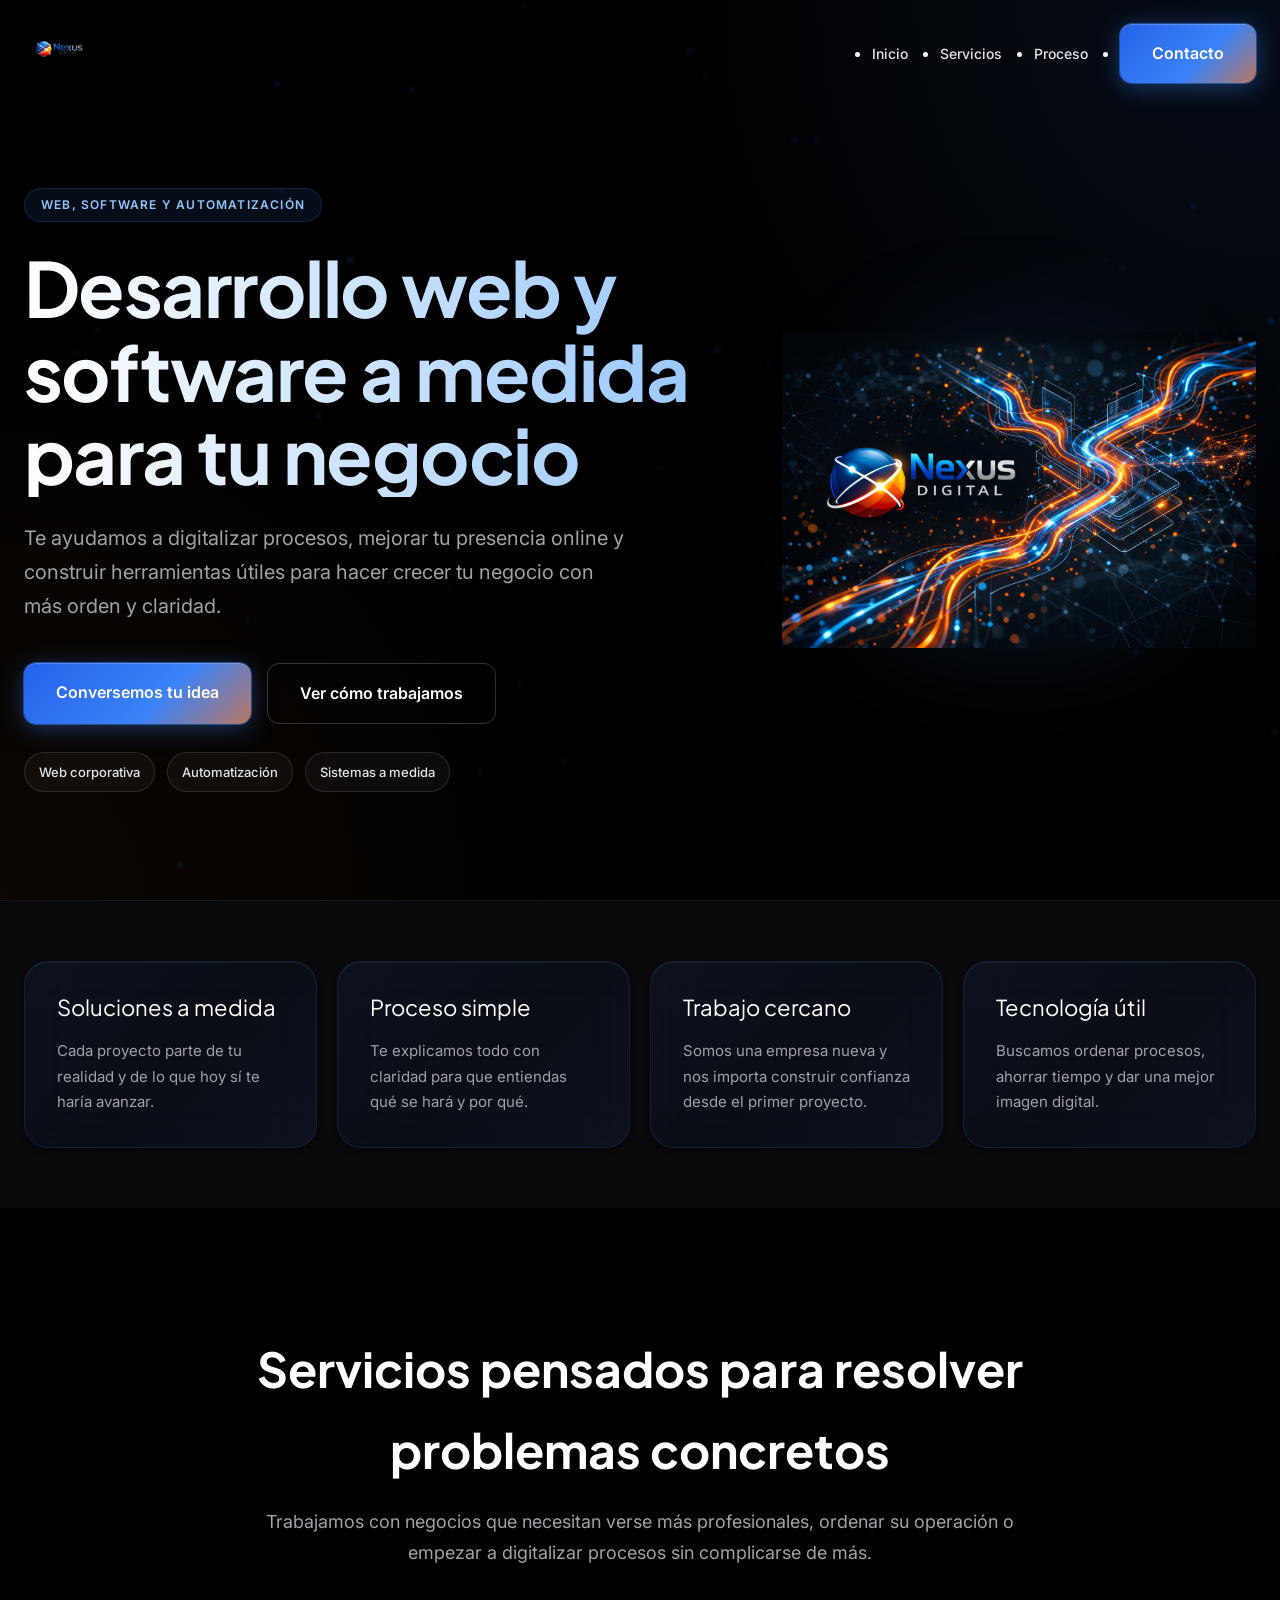
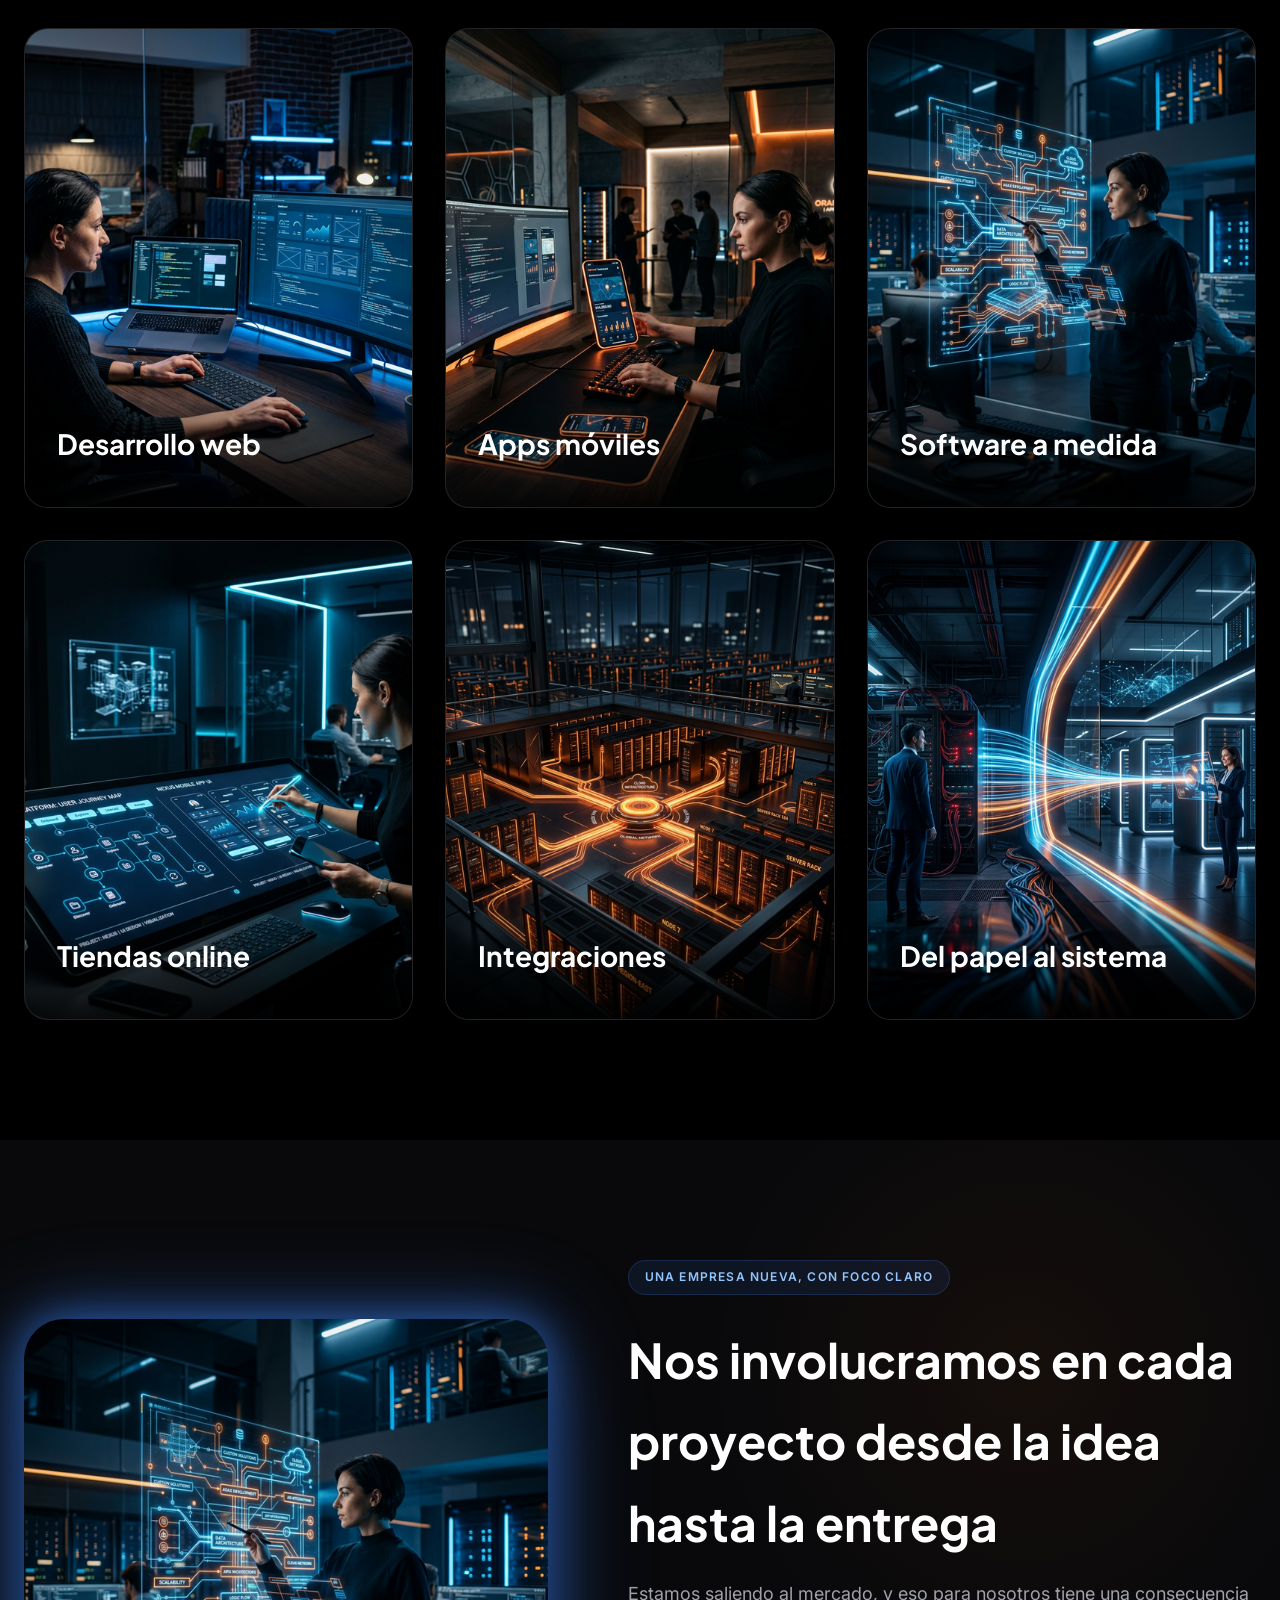
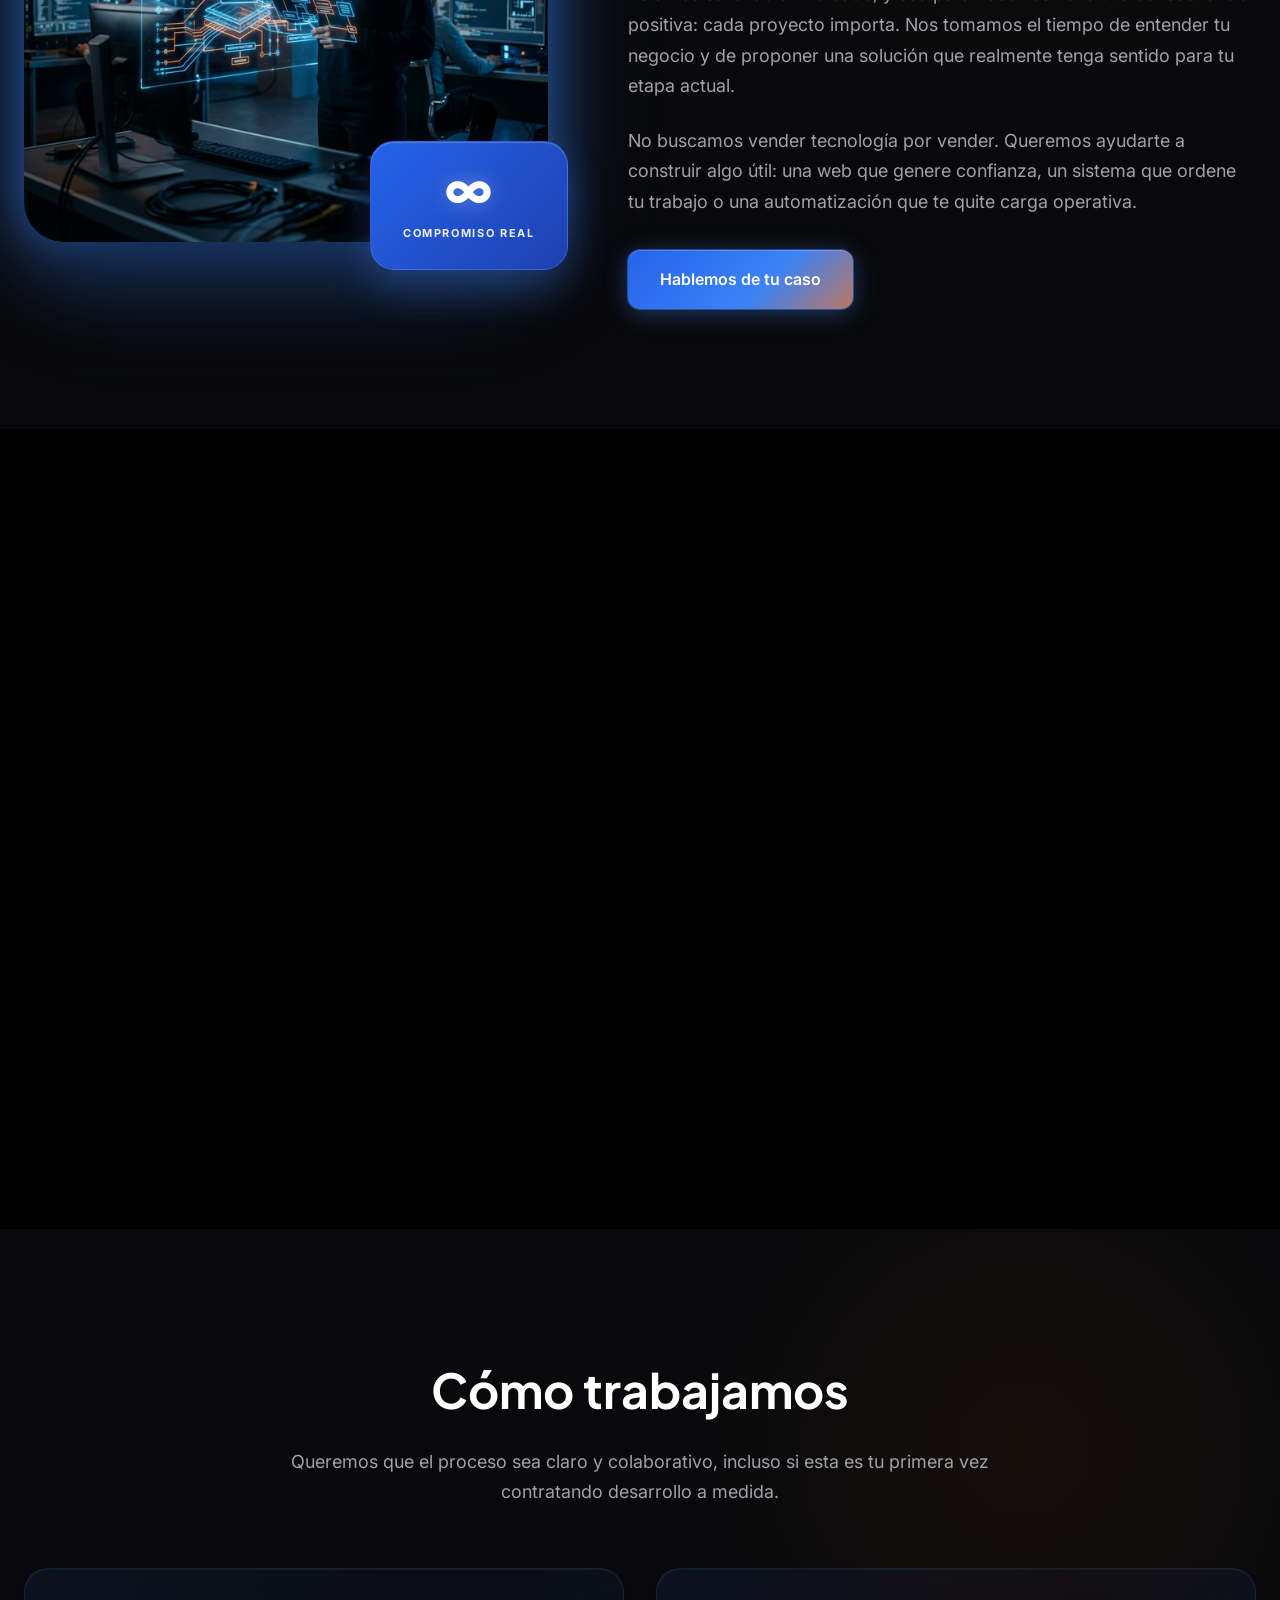
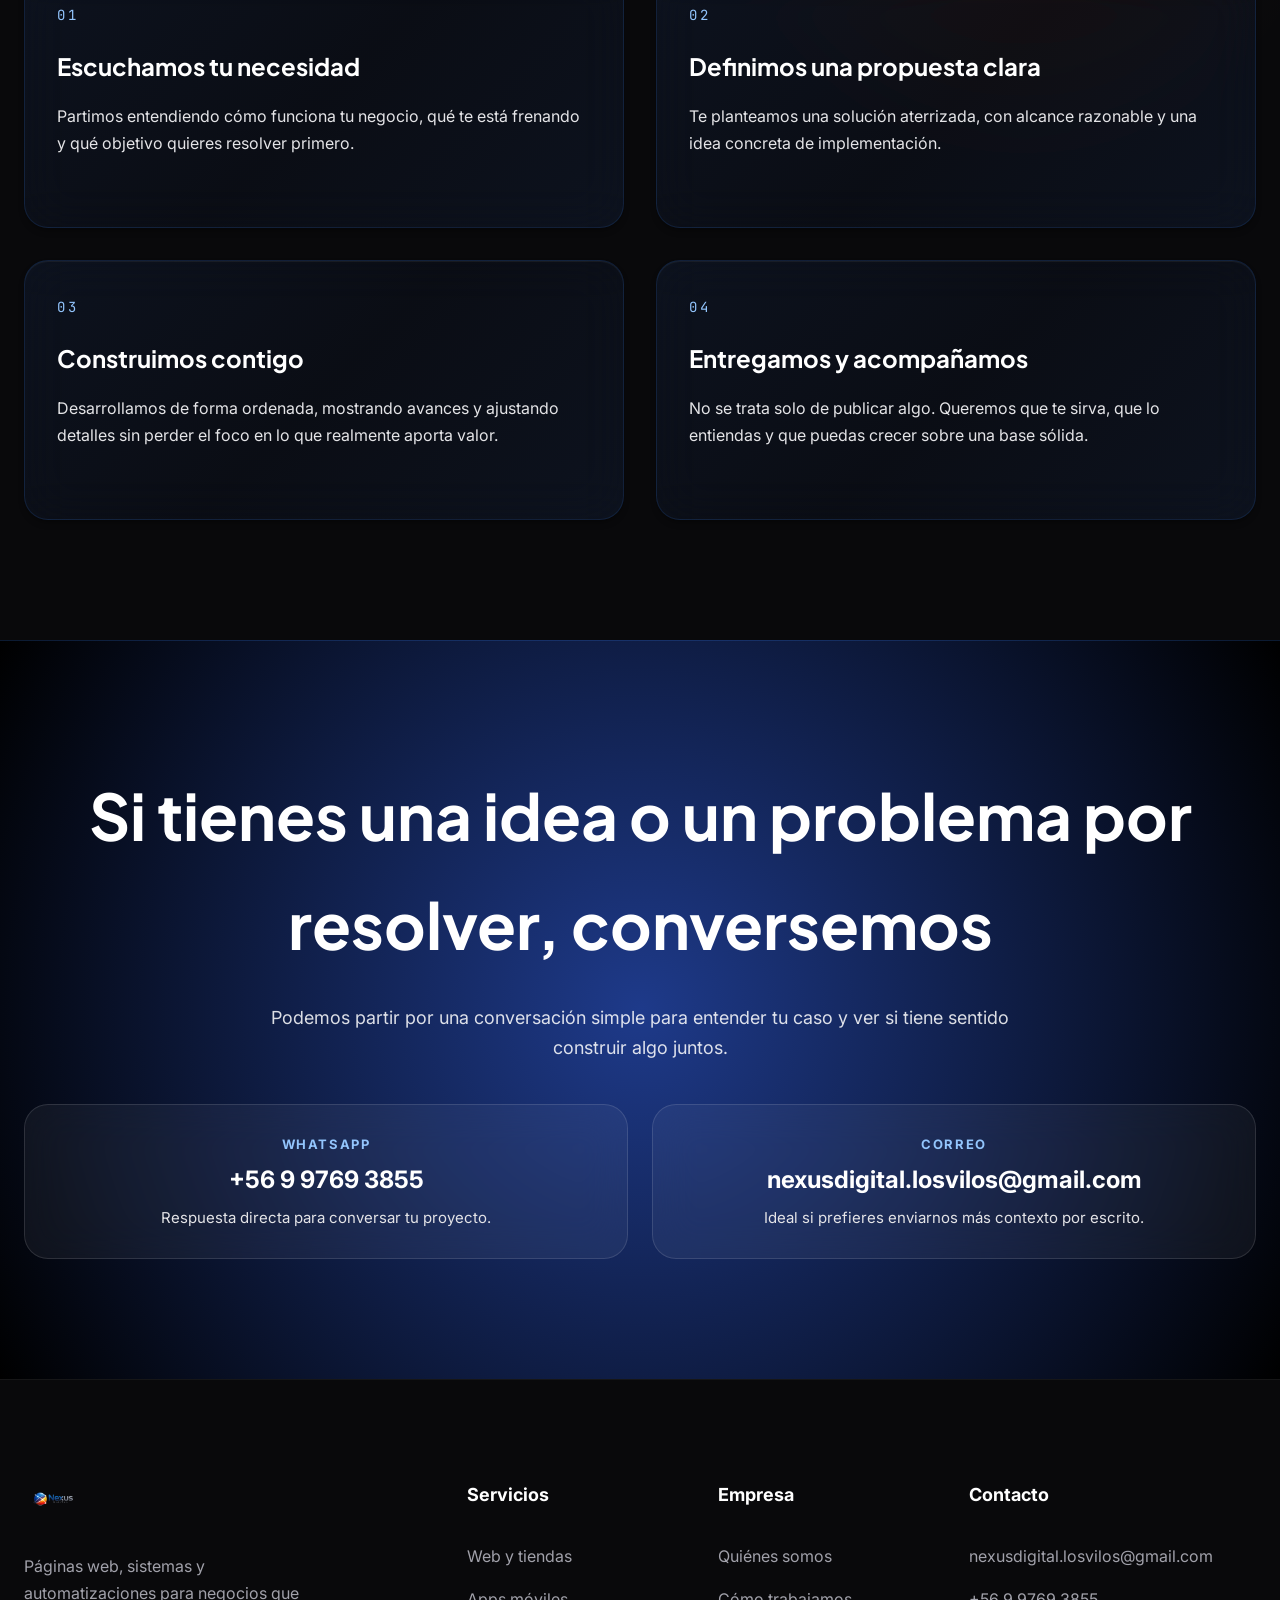
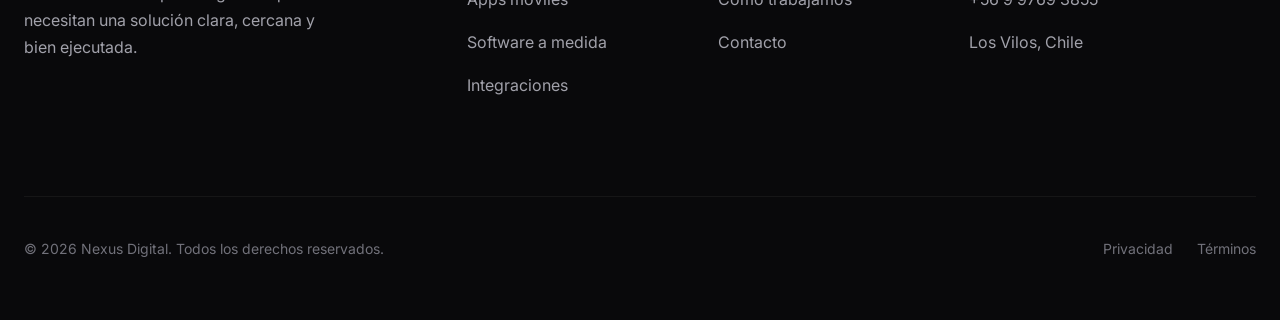
==== index.html @ d47ef6f2 "Initial commit" ====
<!DOCTYPE html>
<html lang="es">

<head>
    <meta charset="UTF-8">
    <meta name="viewport" content="width=device-width, initial-scale=1.0">
    <title>Nexus Digital | Desarrollo de Software y Web a Medida</title>
    <meta name="description"
        content="Nexus Digital: desarrollo de software, páginas web y automatizaciones a medida para negocios que quieren ordenar, crecer y digitalizar sus procesos.">

    <link rel="preconnect" href="https://fonts.googleapis.com">
    <link rel="preconnect" href="https://fonts.gstatic.com" crossorigin>
    <link
        href="https://fonts.googleapis.com/css2?family=Inter:wght@400;500;600&family=Plus+Jakarta+Sans:wght@700;800&family=JetBrains+Mono&display=swap"
        rel="stylesheet">

    <link rel="stylesheet" href="styles.css">
    <link rel="stylesheet" href="https://cdnjs.cloudflare.com/ajax/libs/font-awesome/6.5.1/css/all.min.css">
</head>

<body>
    <div id="particles" class="particles-container"></div>

    <nav class="navbar" id="navbar">
        <div class="container nav-container">
            <a href="#inicio" class="logo-wrapper">
                <img src="images/logo.png" alt="Nexus Digital">
            </a>

            <ul class="nav-links">
                <li><a href="#inicio" class="nav-link">Inicio</a></li>
                <li><a href="#servicios" class="nav-link">Servicios</a></li>
                <li><a href="#proceso" class="nav-link">Proceso</a></li>
                <li><a href="#contacto" class="btn-primary">Contacto</a></li>
            </ul>

            <div class="mobile-menu-toggle" id="mobile-toggle">
                <span></span>
                <span></span>
                <span></span>
            </div>
        </div>
    </nav>

    <section class="hero" id="inicio">
        <div class="container">
            <div class="hero-grid">
                <div class="hero-content">
                    <div class="label-premium">
                        Web, software y automatización
                    </div>
                    <h1 class="hero-title">Desarrollo web y software a medida para tu negocio</h1>
                    <p class="hero-subtitle">
                        Te ayudamos a digitalizar procesos, mejorar tu presencia online y construir herramientas útiles
                        para hacer crecer tu negocio con más orden y claridad.
                    </p>
                    <div class="hero-actions">
                        <a href="#contacto" class="btn-primary">Conversemos tu idea</a>
                        <a href="#proceso" class="btn-outline">Ver cómo trabajamos</a>
                    </div>
                    <div class="hero-highlights">
                        <span>Web corporativa</span>
                        <span>Automatización</span>
                        <span>Sistemas a medida</span>
                    </div>
                </div>
                <div class="hero-visual">
                    <div class="hero-glow"></div>
                    <img src="images/hero_visual.png" alt="Visual de Nexus Digital" class="hero-image-main">
                </div>
            </div>
        </div>
    </section>

    <section class="social-proof">
        <div class="container">
            <div class="trust-grid">
                <div class="trust-card glass-card">
                    <span class="trust-title">Soluciones a medida</span>
                    <span class="trust-label">Cada proyecto parte de tu realidad y de lo que hoy sí te haría avanzar.</span>
                </div>
                <div class="trust-card glass-card">
                    <span class="trust-title">Proceso simple</span>
                    <span class="trust-label">Te explicamos todo con claridad para que entiendas qué se hará y por qué.</span>
                </div>
                <div class="trust-card glass-card">
                    <span class="trust-title">Trabajo cercano</span>
                    <span class="trust-label">Somos una empresa nueva y nos importa construir confianza desde el primer proyecto.</span>
                </div>
                <div class="trust-card glass-card">
                    <span class="trust-title">Tecnología útil</span>
                    <span class="trust-label">Buscamos ordenar procesos, ahorrar tiempo y dar una mejor imagen digital.</span>
                </div>
            </div>
        </div>
    </section>

    <section class="section-padding" id="servicios">
        <div class="container">
            <div class="section-header animate-on-scroll">
                <h2 class="section-title">Servicios pensados para resolver problemas concretos</h2>
                <p class="section-desc">Trabajamos con negocios que necesitan verse más profesionales, ordenar su
                    operación o empezar a digitalizar procesos sin complicarse de más.</p>
            </div>

            <div class="services-grid">
                <div class="service-card-flip animate-on-scroll">
                    <div class="service-card-inner">
                        <div class="service-card-front">
                            <img src="images/service_1.png" alt="Desarrollo web" class="service-image">
                            <div class="service-overlay">
                                <h3 class="service-title-front">Desarrollo web</h3>
                            </div>
                        </div>
                        <div class="service-card-back">
                            <h3 class="service-title-back">Desarrollo web</h3>
                            <p class="service-description">Sitios web modernos, claros y autogestionables para presentar
                                tu negocio con una imagen profesional.</p>
                            <div class="service-features">
                                <span class="feature-tag">Responsive</span>
                                <span class="feature-tag">SEO básico</span>
                                <span class="feature-tag">Diseño profesional</span>
                            </div>
                        </div>
                    </div>
                </div>

                <div class="service-card-flip animate-on-scroll">
                    <div class="service-card-inner">
                        <div class="service-card-front">
                            <img src="images/service_2.png" alt="Apps móviles" class="service-image">
                            <div class="service-overlay">
                                <h3 class="service-title-front">Apps móviles</h3>
                            </div>
                        </div>
                        <div class="service-card-back">
                            <h3 class="service-title-back">Apps móviles</h3>
                            <p class="service-description">Aplicaciones para acercar tus procesos o servicios a tus
                                clientes y a tu equipo de trabajo desde el celular.</p>
                            <div class="service-features">
                                <span class="feature-tag">iOS / Android</span>
                                <span class="feature-tag">UX clara</span>
                                <span class="feature-tag">Escalable</span>
                            </div>
                        </div>
                    </div>
                </div>

                <div class="service-card-flip animate-on-scroll">
                    <div class="service-card-inner">
                        <div class="service-card-front">
                            <img src="images/service_3.png" alt="Software a medida" class="service-image">
                            <div class="service-overlay">
                                <h3 class="service-title-front">Software a medida</h3>
                            </div>
                        </div>
                        <div class="service-card-back">
                            <h3 class="service-title-back">Software a medida</h3>
                            <p class="service-description">Herramientas diseñadas para tu operación: control, registro,
                                seguimiento y tareas que hoy haces a mano o en varias planillas.</p>
                            <div class="service-features">
                                <span class="feature-tag">Automatización</span>
                                <span class="feature-tag">Gestión</span>
                                <span class="feature-tag">Ahorro de tiempo</span>
                            </div>
                        </div>
                    </div>
                </div>

                <div class="service-card-flip animate-on-scroll">
                    <div class="service-card-inner">
                        <div class="service-card-front">
                            <img src="images/service_4.png" alt="Tiendas online" class="service-image">
                            <div class="service-overlay">
                                <h3 class="service-title-front">Tiendas online</h3>
                            </div>
                        </div>
                        <div class="service-card-back">
                            <h3 class="service-title-back">E-commerce</h3>
                            <p class="service-description">Tiendas virtuales preparadas para vender, mostrar tu catálogo
                                y facilitar la gestión de productos y pedidos.</p>
                            <div class="service-features">
                                <span class="feature-tag">Catálogo</span>
                                <span class="feature-tag">Gestión de stock</span>
                                <span class="feature-tag">Ventas 24/7</span>
                            </div>
                        </div>
                    </div>
                </div>

                <div class="service-card-flip animate-on-scroll">
                    <div class="service-card-inner">
                        <div class="service-card-front">
                            <img src="images/service_5.png" alt="Integraciones" class="service-image">
                            <div class="service-overlay">
                                <h3 class="service-title-front">Integraciones</h3>
                            </div>
                        </div>
                        <div class="service-card-back">
                            <h3 class="service-title-back">Pagos y WhatsApp</h3>
                            <p class="service-description">Conectamos tu sitio o sistema con medios de pago, WhatsApp y
                                otras herramientas que ya usas en tu negocio.</p>
                            <div class="service-features">
                                <span class="feature-tag">Webpay / Khipu</span>
                                <span class="feature-tag">WhatsApp</span>
                                <span class="feature-tag">Automatización</span>
                            </div>
                        </div>
                    </div>
                </div>

                <div class="service-card-flip animate-on-scroll">
                    <div class="service-card-inner">
                        <div class="service-card-front">
                            <img src="images/service_6.png" alt="Digitalización" class="service-image">
                            <div class="service-overlay">
                                <h3 class="service-title-front">Del papel al sistema</h3>
                            </div>
                        </div>
                        <div class="service-card-back">
                            <h3 class="service-title-back">Digitalización</h3>
                            <p class="service-description">Pasamos procesos manuales a herramientas digitales simples y
                                útiles para que trabajes con más orden y menos fricción.</p>
                            <div class="service-features">
                                <span class="feature-tag">Cero papel</span>
                                <span class="feature-tag">Eficiencia</span>
                                <span class="feature-tag">Modernización</span>
                            </div>
                        </div>
                    </div>
                </div>
            </div>
        </div>
    </section>

    <section class="section-padding showcase" id="nosotros">
        <div class="container">
            <div class="about-grid">
                <div class="about-image-wrapper animate-on-scroll">
                    <img src="images/service_3.png" alt="Trabajo de Nexus" class="glow-primary">
                    <div class="experience-badge pulse-glow">
                        <span class="exp-number">∞</span>
                        <span class="exp-label">Compromiso real</span>
                    </div>
                </div>
                <div class="about-content animate-on-scroll">
                    <div class="label-premium">Una empresa nueva, con foco claro</div>
                    <h2 class="section-title">Nos involucramos en cada proyecto desde la idea hasta la entrega</h2>
                    <p class="section-desc" style="text-align: left; margin-bottom: 24px;">
                        Estamos saliendo al mercado, y eso para nosotros tiene una consecuencia positiva: cada proyecto
                        importa. Nos tomamos el tiempo de entender tu negocio y de proponer una solución que realmente
                        tenga sentido para tu etapa actual.
                    </p>
                    <p class="section-desc" style="text-align: left; margin-bottom: 32px;">
                        No buscamos vender tecnología por vender. Queremos ayudarte a construir algo útil: una web que
                        genere confianza, un sistema que ordene tu trabajo o una automatización que te quite carga
                        operativa.
                    </p>
                    <div class="hero-actions" style="opacity: 1; transform: none;">
                        <a href="#contacto" class="btn-primary">Hablemos de tu caso</a>
                    </div>
                </div>
            </div>
        </div>
    </section>

    <section class="section-padding">
        <div class="container">
            <div class="section-header animate-on-scroll">
                <h2 class="section-title">Podemos ayudarte si hoy te pasa algo como esto</h2>
                <p class="section-desc">No necesitas tener todo resuelto para empezar. Estas son señales claras de que
                    ya vale la pena digitalizar o mejorar lo que tienes.</p>
            </div>
            <div class="problems-grid">
                <div class="problem-card glass-card animate-on-scroll">
                    <h3 class="problem-title">Tu operación depende de papel, planillas o muchos mensajes</h3>
                    <p class="problem-text">Si la información está dispersa, es fácil perder tiempo, cometer errores y
                        trabajar sin una vista clara del negocio.</p>
                </div>
                <div class="problem-card glass-card animate-on-scroll">
                    <h3 class="problem-title">No tienes una web que transmita confianza</h3>
                    <p class="problem-text">Una presencia digital débil dificulta explicar lo que haces y convertir
                        visitas en consultas reales.</p>
                </div>
                <div class="problem-card glass-card animate-on-scroll">
                    <h3 class="problem-title">Tienes una idea, pero no sabes por dónde partir</h3>
                    <p class="problem-text">Te ayudamos a aterrizarla, definir una primera versión útil y construir algo
                        real sin complicar innecesariamente el proceso.</p>
                </div>
            </div>
        </div>
    </section>

    <section class="section-padding showcase" id="proceso">
        <div class="container">
            <div class="section-header animate-on-scroll">
                <h2 class="section-title">Cómo trabajamos</h2>
                <p class="section-desc">Queremos que el proceso sea claro y colaborativo, incluso si esta es tu primera
                    vez contratando desarrollo a medida.</p>
            </div>
            <div class="process-grid">
                <div class="process-step glass-card animate-on-scroll">
                    <span class="process-number">01</span>
                    <h3 class="process-title">Escuchamos tu necesidad</h3>
                    <p class="process-text">Partimos entendiendo cómo funciona tu negocio, qué te está frenando y qué
                        objetivo quieres resolver primero.</p>
                </div>
                <div class="process-step glass-card animate-on-scroll">
                    <span class="process-number">02</span>
                    <h3 class="process-title">Definimos una propuesta clara</h3>
                    <p class="process-text">Te planteamos una solución aterrizada, con alcance razonable y una idea
                        concreta de implementación.</p>
                </div>
                <div class="process-step glass-card animate-on-scroll">
                    <span class="process-number">03</span>
                    <h3 class="process-title">Construimos contigo</h3>
                    <p class="process-text">Desarrollamos de forma ordenada, mostrando avances y ajustando detalles sin
                        perder el foco en lo que realmente aporta valor.</p>
                </div>
                <div class="process-step glass-card animate-on-scroll">
                    <span class="process-number">04</span>
                    <h3 class="process-title">Entregamos y acompañamos</h3>
                    <p class="process-text">No se trata solo de publicar algo. Queremos que te sirva, que lo entiendas
                        y que puedas crecer sobre una base sólida.</p>
                </div>
            </div>
        </div>
    </section>

    <section class="section-padding cta-final" id="contacto">
        <div class="container">
            <div class="animate-on-scroll">
                <h2 class="cta-title">Si tienes una idea o un problema por resolver, conversemos</h2>
                <p class="section-desc cta-description">Podemos partir por una conversación simple para entender tu caso
                    y ver si tiene sentido construir algo juntos.</p>
                <div class="contact-options">
                    <a href="https://wa.me/56997693855" class="contact-card">
                        <span class="contact-label">WhatsApp</span>
                        <strong>+56 9 9769 3855</strong>
                        <span class="contact-copy">Respuesta directa para conversar tu proyecto.</span>
                    </a>
                    <a href="mailto:nexusdigital.losvilos@gmail.com" class="contact-card">
                        <span class="contact-label">Correo</span>
                        <strong>nexusdigital.losvilos@gmail.com</strong>
                        <span class="contact-copy">Ideal si prefieres enviarnos más contexto por escrito.</span>
                    </a>
                </div>
            </div>
        </div>
    </section>

    <footer class="footer">
        <div class="container">
            <div class="footer-grid">
                <div class="footer-column">
                    <a href="#inicio" class="footer-logo">
                        <img src="images/logo.png" alt="Nexus Digital">
                    </a>
                    <p class="footer-desc">Páginas web, sistemas y automatizaciones para negocios que necesitan una
                        solución clara, cercana y bien ejecutada.</p>
                </div>
                <div class="footer-column">
                    <h4>Servicios</h4>
                    <ul class="footer-links">
                        <li><a href="#servicios">Web y tiendas</a></li>
                        <li><a href="#servicios">Apps móviles</a></li>
                        <li><a href="#servicios">Software a medida</a></li>
                        <li><a href="#servicios">Integraciones</a></li>
                    </ul>
                </div>
                <div class="footer-column">
                    <h4>Empresa</h4>
                    <ul class="footer-links">
                        <li><a href="#nosotros">Quiénes somos</a></li>
                        <li><a href="#proceso">Cómo trabajamos</a></li>
                        <li><a href="#contacto">Contacto</a></li>
                    </ul>
                </div>
                <div class="footer-column">
                    <h4>Contacto</h4>
                    <ul class="footer-links">
                        <li><a href="mailto:nexusdigital.losvilos@gmail.com">nexusdigital.losvilos@gmail.com</a></li>
                        <li><a href="https://wa.me/56997693855">+56 9 9769 3855</a></li>
                        <li><span>Los Vilos, Chile</span></li>
                    </ul>
                </div>
            </div>
            <div class="footer-bottom">
                <p>© 2026 Nexus Digital. Todos los derechos reservados.</p>
                <div style="display: flex; gap: 24px;">
                    <span>Privacidad</span>
                    <span>Términos</span>
                </div>
            </div>
        </div>
    </footer>

    <script src="script.js"></script>
</body>

</html>
---- styles.css ----
/* 
  NEXUS DIGITAL - DESIGN SYSTEM
  Modern Dark Luxury Tech Aesthetic
*/

:root {
    /* Backgrounds */
    --bg-primary: #000000;
    --bg-secondary: #09090B;
    --bg-tertiary: #18181B;

    /* Primary Accent (Blue) */
    --primary-50: #eff6ff;
    --primary-100: #dbeafe;
    --primary-200: #bfdbfe;
    --primary-300: #93c5fd;
    --primary-400: #60a5fa;
    --primary-500: #3b82f6;
    /* CORE PRIMARY */
    --primary-600: #2563eb;
    --primary-700: #1d4ed8;
    --primary-800: #1e40af;
    --primary-900: #1e3a8a;

    /* Secondary Accent (Orange) */
    --secondary-500: #f97316;
    --secondary-600: #ea580c;
    --secondary-glow: rgba(249, 115, 22, 0.4);

    /* Neutral Texts */
    --text-primary: #FFFFFF;
    --text-secondary: #E4E4E7;
    --text-tertiary: #A1A1AA;
    --text-quaternary: #71717A;

    /* Feedback */
    --success: #22c55e;
    --info: #3b82f6;
    --warning: #f59e0b;

    /* RGB for opacity and glow effects */
    --primary-rgb: 59, 130, 246;
    --secondary-rgb: 249, 115, 22;
}

/* Reset & Base */
* {
    margin: 0;
    padding: 0;
    box-sizing: border-box;
}

html {
    scroll-behavior: smooth;
}

body {
    background-color: var(--bg-primary);
    color: var(--text-primary);
    font-family: 'Inter', sans-serif;
    overflow-x: hidden;
    line-height: 1.7;
}

h1,
h2,
h3,
.display-font {
    font-family: 'Plus Jakarta Sans', sans-serif;
    font-weight: 700;
}

/* --- REUSABLE COMPONENTS --- */

.container {
    max-width: 1280px;
    margin: 0 auto;
    padding: 0 24px;
}

.section-padding {
    padding: 120px 0;
}

.glass-card {
    background: linear-gradient(135deg,
            rgba(var(--primary-rgb), 0.08) 0%,
            rgba(var(--primary-rgb), 0.04) 50%,
            rgba(var(--primary-rgb), 0.08) 100%);
    backdrop-filter: blur(24px) saturate(180%);
    -webkit-backdrop-filter: blur(24px) saturate(180%);
    border: 1px solid rgba(var(--primary-rgb), 0.15);
    border-radius: 24px;
    padding: 32px;
    box-shadow:
        0 4px 6px -1px rgba(0, 0, 0, 0.3),
        0 2px 4px -2px rgba(0, 0, 0, 0.2),
        inset 0 1px 0 0 rgba(255, 255, 255, 0.05);
    transition: all 0.4s cubic-bezier(0.4, 0, 0.2, 1);
}

.glass-card:hover {
    border-color: rgba(var(--primary-rgb), 0.35);
    box-shadow: 0 25px 50px -12px rgba(var(--primary-rgb), 0.35);
    transform: translateY(-4px);
}

.btn-primary {
    background: linear-gradient(135deg,
            var(--primary-600) 0%,
            var(--primary-500) 30%,
            var(--secondary-500) 60%,
            var(--primary-500) 100%);
    background-size: 200% 200%;
    animation: gradient-shift 4s ease infinite;
    color: #ffffff;
    font-weight: 600;
    padding: 16px 32px;
    border-radius: 12px;
    border: none;
    cursor: pointer;
    text-decoration: none;
    display: inline-block;
    box-shadow:
        0 0 0 1px rgba(var(--primary-rgb), 0.5),
        0 4px 24px rgba(var(--primary-rgb), 0.4),
        inset 0 1px 0 rgba(255, 255, 255, 0.2);
    transition: all 0.3s cubic-bezier(0.4, 0, 0.2, 1);
    font-size: 16px;
}

.btn-primary:hover {
    transform: translateY(-2px) scale(1.02);
    filter: brightness(1.1);
    box-shadow:
        0 0 0 2px rgba(var(--primary-rgb), 0.8),
        0 8px 40px rgba(var(--primary-rgb), 0.6);
}

.btn-outline {
    background: transparent;
    color: #ffffff;
    font-weight: 600;
    padding: 16px 32px;
    border-radius: 12px;
    border: 1px solid rgba(255, 255, 255, 0.2);
    cursor: pointer;
    text-decoration: none;
    display: inline-block;
    transition: all 0.3s ease;
}

.btn-outline:hover {
    background: rgba(255, 255, 255, 0.05);
    border-color: var(--primary-500);
}

.glow-primary {
    filter: drop-shadow(0 0 20px rgba(var(--primary-rgb), 0.6)) drop-shadow(0 0 40px rgba(var(--primary-rgb), 0.4));
}

.label-premium {
    display: inline-flex;
    align-items: center;
    gap: 8px;
    background: rgba(var(--primary-rgb), 0.1);
    border: 1px solid rgba(var(--primary-rgb), 0.2);
    color: var(--primary-300);
    padding: 6px 16px;
    border-radius: 100px;
    font-size: 12px;
    font-weight: 600;
    text-transform: uppercase;
    letter-spacing: 0.1em;
    margin-bottom: 24px;
}

/* --- NAVBAR --- */

.navbar {
    position: fixed;
    top: 0;
    width: 100%;
    z-index: 1000;
    padding: 24px 0;
    transition: all 0.3s ease;
}

.navbar.scrolled {
    background: rgba(0, 0, 0, 0.8);
    backdrop-filter: blur(24px);
    border-bottom: 1px solid rgba(var(--primary-rgb), 0.1);
    box-shadow: 0 4px 24px rgba(0, 0, 0, 0.4);
    padding: 16px 0;
}

.nav-container {
    display: flex;
    justify-content: space-between;
    align-items: center;
}

.logo-wrapper img {
    height: 48px;
    width: auto;
}

.nav-links {
    display: flex;
    gap: 32px;
    align-items: center;
}

.nav-link {
    color: var(--text-secondary);
    text-decoration: none;
    font-size: 14px;
    font-weight: 500;
    position: relative;
    transition: color 0.3s ease;
}

.nav-link:hover {
    color: var(--primary-400);
}

.nav-link::after {
    content: '';
    position: absolute;
    bottom: -4px;
    left: 0;
    width: 0;
    height: 2px;
    background: var(--primary-500);
    transition: width 0.3s ease;
}

.nav-link:hover::after {
    width: 100%;
}

.mobile-menu-toggle {
    display: none;
    flex-direction: column;
    gap: 6px;
    cursor: pointer;
}

.mobile-menu-toggle span {
    width: 24px;
    height: 2px;
    background: #fff;
    border-radius: 2px;
}

/* --- HERO SECTION --- */

.hero {
    height: 100vh;
    display: flex;
    align-items: center;
    position: relative;
    overflow: hidden;
    padding-top: 80px;
    background: radial-gradient(circle at top right, rgba(var(--primary-rgb), 0.1), transparent 40%),
        radial-gradient(circle at bottom left, rgba(var(--secondary-rgb), 0.05), transparent 40%);
}

.hero-grid {
    display: grid;
    grid-template-columns: 1.2fr 0.8fr;
    align-items: center;
    gap: 48px;
}

.hero-content {
    animation: fade-in-up 0.8s cubic-bezier(0.16, 1, 0.3, 1) forwards;
}

.hero-title {
    font-size: clamp(40px, 8vw, 76px);
    line-height: 1.1;
    letter-spacing: -0.02em;
    margin-bottom: 24px;
    background: linear-gradient(to right, #fff, var(--primary-300));
    -webkit-background-clip: text;
    background-clip: text;
    -webkit-text-fill-color: transparent;
}

.hero-subtitle {
    font-size: 20px;
    color: var(--text-tertiary);
    max-width: 600px;
    margin-bottom: 40px;
}

.hero-actions {
    display: flex;
    gap: 16px;
    animation: scale-in 0.6s cubic-bezier(0.68, -0.55, 0.265, 1.55) 0.6s forwards;
    opacity: 0;
}

.hero-highlights {
    display: flex;
    flex-wrap: wrap;
    gap: 12px;
    margin-top: 28px;
}

.hero-highlights span {
    padding: 8px 14px;
    border-radius: 999px;
    border: 1px solid rgba(255, 255, 255, 0.12);
    background: rgba(255, 255, 255, 0.04);
    color: var(--text-secondary);
    font-size: 13px;
    font-weight: 500;
}

.hero-visual {
    position: relative;
    display: flex;
    justify-content: center;
    align-items: center;
}

.hero-image-main {
    width: 100%;
    max-width: 600px;
    animation: float 6s ease-in-out infinite;
    z-index: 2;
}

.hero-glow {
    position: absolute;
    width: 120%;
    height: 120%;
    background: radial-gradient(circle, rgba(var(--primary-rgb), 0.2) 0%, transparent 70%);
    filter: blur(40px);
    z-index: 1;
}

/* --- SOCIAL PROOF --- */

.social-proof {
    border-top: 1px solid rgba(255, 255, 255, 0.05);
    background: var(--bg-secondary);
    padding: 60px 0;
}

.logo-strip {
    display: flex;
    justify-content: space-around;
    align-items: center;
    flex-wrap: wrap;
    gap: 40px;
    opacity: 0.8;
    transition: opacity 0.3s ease;
}

.logo-strip:hover {
    opacity: 1;
}

.client-stat {
    text-align: center;
    padding: 20px;
    transition: transform 0.3s ease;
}

.client-stat:hover {
    transform: translateY(-5px);
}

.trust-grid {
    display: grid;
    grid-template-columns: repeat(4, minmax(0, 1fr));
    gap: 20px;
}

.trust-card {
    min-height: 180px;
    display: flex;
    flex-direction: column;
    justify-content: space-between;
}

.trust-title {
    display: block;
    font-family: 'Plus Jakarta Sans', sans-serif;
    font-size: 22px;
    line-height: 1.2;
    margin-bottom: 18px;
    color: #fff;
}

.trust-label {
    color: var(--text-tertiary);
    font-size: 15px;
}

.stat-number {
    font-size: 42px;
    font-weight: 800;
    background: linear-gradient(135deg, #fff 0%, var(--primary-300) 100%);
    -webkit-background-clip: text;
    background-clip: text;
    -webkit-text-fill-color: transparent;
    display: block;
    line-height: 1;
    margin-bottom: 8px;
}

.stat-label {
    font-size: 12px;
    color: var(--text-tertiary);
    text-transform: uppercase;
    letter-spacing: 0.15em;
    font-weight: 600;
}

/* --- SERVICES (FLIP CARDS) --- */

.services-grid {
    display: grid;
    grid-template-columns: repeat(auto-fit, minmax(350px, 1fr));
    gap: 32px;
    margin-top: 60px;
}

.section-header {
    text-align: center;
    max-width: 800px;
    margin: 0 auto 60px;
}

.section-title {
    font-size: 48px;
    margin-bottom: 16px;
}

.section-desc {
    color: var(--text-tertiary);
    font-size: 18px;
}

.service-card-flip {
    background-color: transparent;
    height: 480px;
    perspective: 1000px;
    cursor: pointer;
}

.service-card-inner {
    position: relative;
    width: 100%;
    height: 100%;
    text-align: center;
    transition: transform 0.8s cubic-bezier(0.16, 1, 0.3, 1);
    transform-style: preserve-3d;
}

.service-card-flip:hover .service-card-inner {
    transform: rotateY(180deg);
}

.service-card-front,
.service-card-back {
    position: absolute;
    width: 100%;
    height: 100%;
    -webkit-backface-visibility: hidden;
    backface-visibility: hidden;
    border-radius: 24px;
    overflow: hidden;
}

.service-card-front {
    background-color: var(--bg-tertiary);
    border: 1px solid rgba(255, 255, 255, 0.05);
}

.service-image {
    width: 100%;
    height: 100%;
    object-fit: cover;
    transition: transform 0.6s ease;
}

.service-card-flip:hover .service-image {
    transform: scale(1.1);
}

.service-overlay {
    position: absolute;
    bottom: 0;
    left: 0;
    width: 100%;
    padding: 40px 32px;
    background: linear-gradient(to top, rgba(0, 0, 0, 0.9) 0%, transparent 100%);
    text-align: left;
}

.service-title-front {
    font-size: 28px;
    color: #fff;
    margin: 0;
}

.service-card-back {
    background: linear-gradient(135deg, var(--bg-secondary) 0%, var(--bg-tertiary) 100%);
    transform: rotateY(180deg);
    padding: 48px 32px;
    display: flex;
    flex-direction: column;
    justify-content: center;
    align-items: center;
    border: 1px solid rgba(var(--primary-rgb), 0.2);
}

.service-card-back::before {
    content: '';
    position: absolute;
    top: 0;
    left: 0;
    width: 100%;
    height: 100%;
    background: radial-gradient(circle at center, rgba(var(--primary-rgb), 0.1) 0%, transparent 70%);
    pointer-events: none;
}

.service-title-back {
    font-size: 24px;
    color: var(--primary-300);
    margin-bottom: 20px;
}

.service-description {
    color: var(--text-secondary);
    font-size: 16px;
    margin-bottom: 32px;
}

.service-features {
    display: flex;
    flex-wrap: wrap;
    justify-content: center;
    gap: 10px;
}

.feature-tag {
    background: rgba(255, 255, 255, 0.05);
    border: 1px solid rgba(255, 255, 255, 0.1);
    padding: 4px 12px;
    border-radius: 100px;
    font-size: 12px;
    color: var(--text-tertiary);
}

/* --- SHOWCASE / PORTFOLIO --- */

.showcase {
    background: var(--bg-secondary);
    position: relative;
    overflow: hidden;
}

.showcase::before {
    content: '';
    position: absolute;
    top: -10%;
    right: -5%;
    width: 50vw;
    height: 50vw;
    background: radial-gradient(circle, rgba(var(--secondary-rgb), 0.05) 0%, transparent 70%);
}

.projects-grid {
    display: grid;
    grid-template-columns: repeat(2, 1fr);
    gap: 40px;
}

.project-card {
    position: relative;
    border-radius: 32px;
    overflow: hidden;
}

.project-info {
    margin-top: 24px;
}

.project-title {
    font-size: 24px;
    margin-bottom: 8px;
}

.project-category {
    color: var(--primary-400);
    font-size: 14px;
    font-weight: 600;
    text-transform: uppercase;
}

/* --- TESTIMONIALS --- */

.testimonials-grid {
    display: grid;
    grid-template-columns: repeat(auto-fit, minmax(300px, 1fr));
    gap: 32px;
}

.problems-grid {
    display: grid;
    grid-template-columns: repeat(3, minmax(0, 1fr));
    gap: 32px;
}

.problem-card {
    min-height: 260px;
}

.problem-title {
    font-size: 24px;
    margin-bottom: 18px;
    line-height: 1.25;
}

.problem-text {
    color: var(--text-secondary);
    font-size: 16px;
}

.testimonial-card {
    display: flex;
    flex-direction: column;
}

.testimonial-quote {
    color: var(--text-secondary);
    font-size: 18px;
    font-style: italic;
    margin-bottom: 32px;
    position: relative;
}

.testimonial-quote::before {
    content: '“';
    font-size: 80px;
    color: var(--primary-500);
    position: absolute;
    top: -40px;
    left: -20px;
    opacity: 0.2;
}

.testimonial-author {
    display: flex;
    align-items: center;
    gap: 16px;
    margin-top: auto;
}

.author-image {
    width: 56px;
    height: 56px;
    border-radius: 50%;
    border: 2px solid var(--primary-500);
    object-fit: cover;
}

.author-name {
    font-weight: 700;
    color: #fff;
}

.author-role {
    font-size: 14px;
    color: var(--text-tertiary);
}

/* --- ABOUT SECTION --- */

.about-grid {
    display: grid;
    grid-template-columns: 1fr 1.2fr;
    gap: 80px;
    align-items: center;
}

.about-image-wrapper {
    position: relative;
}

.about-image-wrapper img {
    width: 100%;
    border-radius: 40px;
    box-shadow: 0 40px 80px -20px rgba(0, 0, 0, 0.5);
}

.experience-badge {
    position: absolute;
    bottom: -20px;
    right: -20px;
    background: linear-gradient(135deg, var(--primary-600) 0%, var(--primary-800) 100%);
    padding: 24px 32px;
    border-radius: 24px;
    text-align: center;
    box-shadow:
        0 20px 40px rgba(var(--primary-rgb), 0.3),
        inset 0 1px 1px rgba(255, 255, 255, 0.2);
    border: 1px solid rgba(255, 255, 255, 0.1);
    z-index: 5;
}

.exp-number {
    font-size: 48px;
    font-weight: 800;
    display: block;
    line-height: 1;
    margin-bottom: 4px;
    color: #fff;
    text-shadow: 0 0 20px rgba(255, 255, 255, 0.3);
}

.exp-label {
    font-size: 11px;
    text-transform: uppercase;
    letter-spacing: 0.15em;
    font-weight: 700;
    opacity: 0.9;
}

/* --- CTA FINAL --- */

.cta-final {
    background: radial-gradient(circle at center, var(--primary-900) 0%, var(--bg-primary) 100%);
    text-align: center;
    border-top: 1px solid rgba(var(--primary-rgb), 0.2);
}

.cta-title {
    font-size: clamp(32px, 5vw, 64px);
    margin-bottom: 24px;
}

.cta-description {
    max-width: 760px;
    margin: 0 auto 40px;
    color: rgba(255, 255, 255, 0.85);
}

.process-grid {
    display: grid;
    grid-template-columns: repeat(2, minmax(0, 1fr));
    gap: 32px;
}

.process-step {
    min-height: 260px;
}

.process-number {
    display: inline-block;
    margin-bottom: 18px;
    color: var(--primary-300);
    font-family: 'JetBrains Mono', monospace;
    font-size: 14px;
    letter-spacing: 0.18em;
}

.process-title {
    font-size: 24px;
    margin-bottom: 16px;
}

.process-text {
    color: var(--text-secondary);
}

.contact-options {
    display: grid;
    grid-template-columns: repeat(2, minmax(0, 1fr));
    gap: 24px;
    margin-top: 32px;
}

.contact-card {
    display: flex;
    flex-direction: column;
    gap: 10px;
    padding: 28px;
    text-decoration: none;
    color: #fff;
    border-radius: 24px;
    border: 1px solid rgba(255, 255, 255, 0.12);
    background: rgba(255, 255, 255, 0.05);
    backdrop-filter: blur(20px);
    transition: transform 0.3s ease, border-color 0.3s ease, background 0.3s ease;
}

.contact-card:hover {
    transform: translateY(-4px);
    border-color: rgba(var(--primary-rgb), 0.45);
    background: rgba(var(--primary-rgb), 0.1);
}

.contact-label {
    color: var(--primary-300);
    font-size: 13px;
    text-transform: uppercase;
    letter-spacing: 0.12em;
    font-weight: 700;
}

.contact-card strong {
    font-size: 24px;
    line-height: 1.25;
}

.contact-copy {
    color: var(--text-secondary);
    font-size: 15px;
}

.pulse-glow {
    animation: pulse-glow 3s ease-in-out infinite;
}

/* --- FOOTER --- */

.footer {
    padding: 100px 0 60px;
    background: var(--bg-secondary);
    border-top: 1px solid rgba(255, 255, 255, 0.05);
}

.footer-grid {
    display: grid;
    grid-template-columns: 2fr 1fr 1fr 1.5fr;
    gap: 60px;
    margin-bottom: 80px;
}

.footer-logo img {
    height: 40px;
    margin-bottom: 24px;
}

.footer-desc {
    color: var(--text-tertiary);
    max-width: 300px;
}

.footer-column h4 {
    margin-bottom: 32px;
    font-size: 18px;
}

.footer-links {
    list-style: none;
}

.footer-links li {
    margin-bottom: 16px;
}

.footer-links a {
    color: var(--text-tertiary);
    text-decoration: none;
    transition: color 0.3s ease;
}

.footer-links span {
    color: var(--text-tertiary);
}

.footer-links a:hover {
    color: var(--primary-400);
}

.social-links {
    display: flex;
    gap: 20px;
    margin-top: 32px;
}

.social-icon {
    width: 44px;
    height: 44px;
    border-radius: 12px;
    background: rgba(255, 255, 255, 0.05);
    display: flex;
    justify-content: center;
    align-items: center;
    color: #fff;
    text-decoration: none;
    transition: all 0.3s ease;
    font-size: 20px;
}

.social-icon:hover {
    background: var(--primary-600);
    transform: translateY(-4px);
}

.footer-bottom {
    padding-top: 40px;
    border-top: 1px solid rgba(255, 255, 255, 0.05);
    display: flex;
    justify-content: space-between;
    align-items: center;
    color: var(--text-quaternary);
    font-size: 14px;
}

/* --- ANIMATIONS --- */

@keyframes float {

    0%,
    100% {
        transform: translateY(0) rotate(0deg);
    }

    50% {
        transform: translateY(-30px) rotate(2deg);
    }
}

@keyframes fade-in-up {
    from {
        opacity: 0;
        transform: translateY(40px);
    }

    to {
        opacity: 1;
        transform: translateY(0);
    }
}

@keyframes scale-in {
    from {
        opacity: 0;
        transform: scale(0.9);
    }

    to {
        opacity: 1;
        transform: scale(1);
    }
}

@keyframes gradient-shift {
    0% {
        background-position: 0% 50%;
    }

    50% {
        background-position: 100% 50%;
    }

    100% {
        background-position: 0% 50%;
    }
}

@keyframes pulse-glow {

    0%,
    100% {
        box-shadow:
            0 0 0 1px rgba(var(--primary-rgb), 0.5),
            0 4px 24px rgba(var(--primary-rgb), 0.4),
            0 0 60px rgba(var(--primary-rgb), 0.3);
    }

    50% {
        box-shadow:
            0 0 0 2px rgba(var(--primary-rgb), 0.8),
            0 8px 40px rgba(var(--primary-rgb), 0.6),
            0 0 80px rgba(var(--primary-rgb), 0.5);
    }
}

.animate-on-scroll {
    opacity: 0;
    transform: translateY(30px);
    transition: all 0.8s cubic-bezier(0.16, 1, 0.3, 1);
}

.animate-on-scroll.animate-in {
    opacity: 1;
    transform: translateY(0);
}

/* Particle System */
.particles-container {
    position: fixed;
    top: 0;
    left: 0;
    width: 100%;
    height: 100%;
    pointer-events: none;
    z-index: -1;
}

.particle {
    position: absolute;
    width: 4px;
    height: 4px;
    background: var(--primary-500);
    border-radius: 50%;
    opacity: 0.2;
    filter: blur(2px);
}

/* --- RESPONSIVE --- */

@media (max-width: 1024px) {

    .hero-grid,
    .about-grid {
        grid-template-columns: 1fr;
        text-align: center;
        gap: 60px;
    }

    .hero-actions {
        justify-content: center;
    }

    .hero-highlights {
        justify-content: center;
    }

    .hero-subtitle {
        margin: 0 auto 40px;
    }

    .footer-grid {
        grid-template-columns: 1fr 1fr;
    }

    .trust-grid,
    .problems-grid,
    .process-grid,
    .contact-options {
        grid-template-columns: 1fr 1fr;
    }
}

@media (max-width: 768px) {
    .section-padding {
        padding: 80px 0;
    }

    .hero-title {
        font-size: 48px;
    }

    .nav-links {
        display: none;
    }

    .mobile-menu-toggle {
        display: flex;
    }

    .projects-grid {
        grid-template-columns: 1fr;
    }

    .trust-grid,
    .problems-grid,
    .process-grid,
    .contact-options {
        grid-template-columns: 1fr;
    }

    .footer-grid {
        grid-template-columns: 1fr;
        gap: 40px;
    }

    .footer-bottom {
        flex-direction: column;
        gap: 20px;
        text-align: center;
    }

    .service-card-flip {
        height: 520px;
    }

    .contact-card strong {
        font-size: 20px;
    }
}
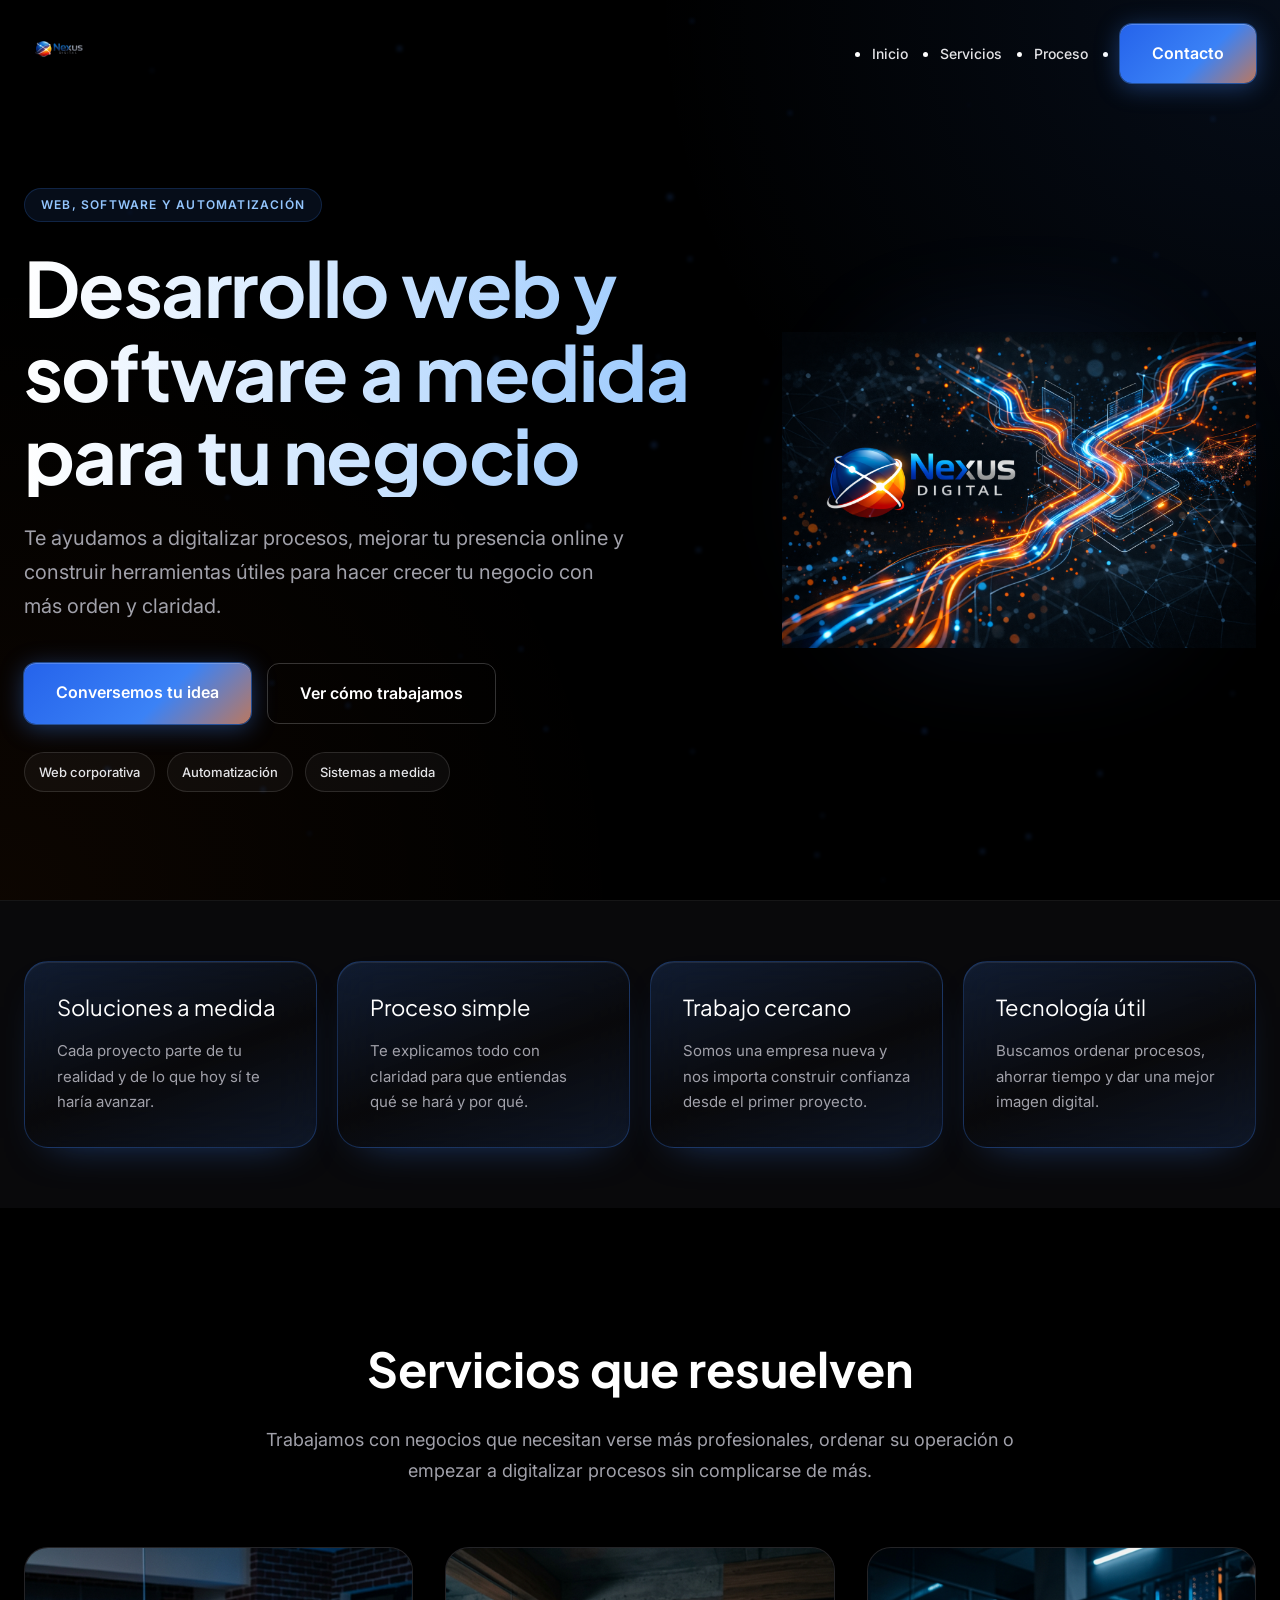
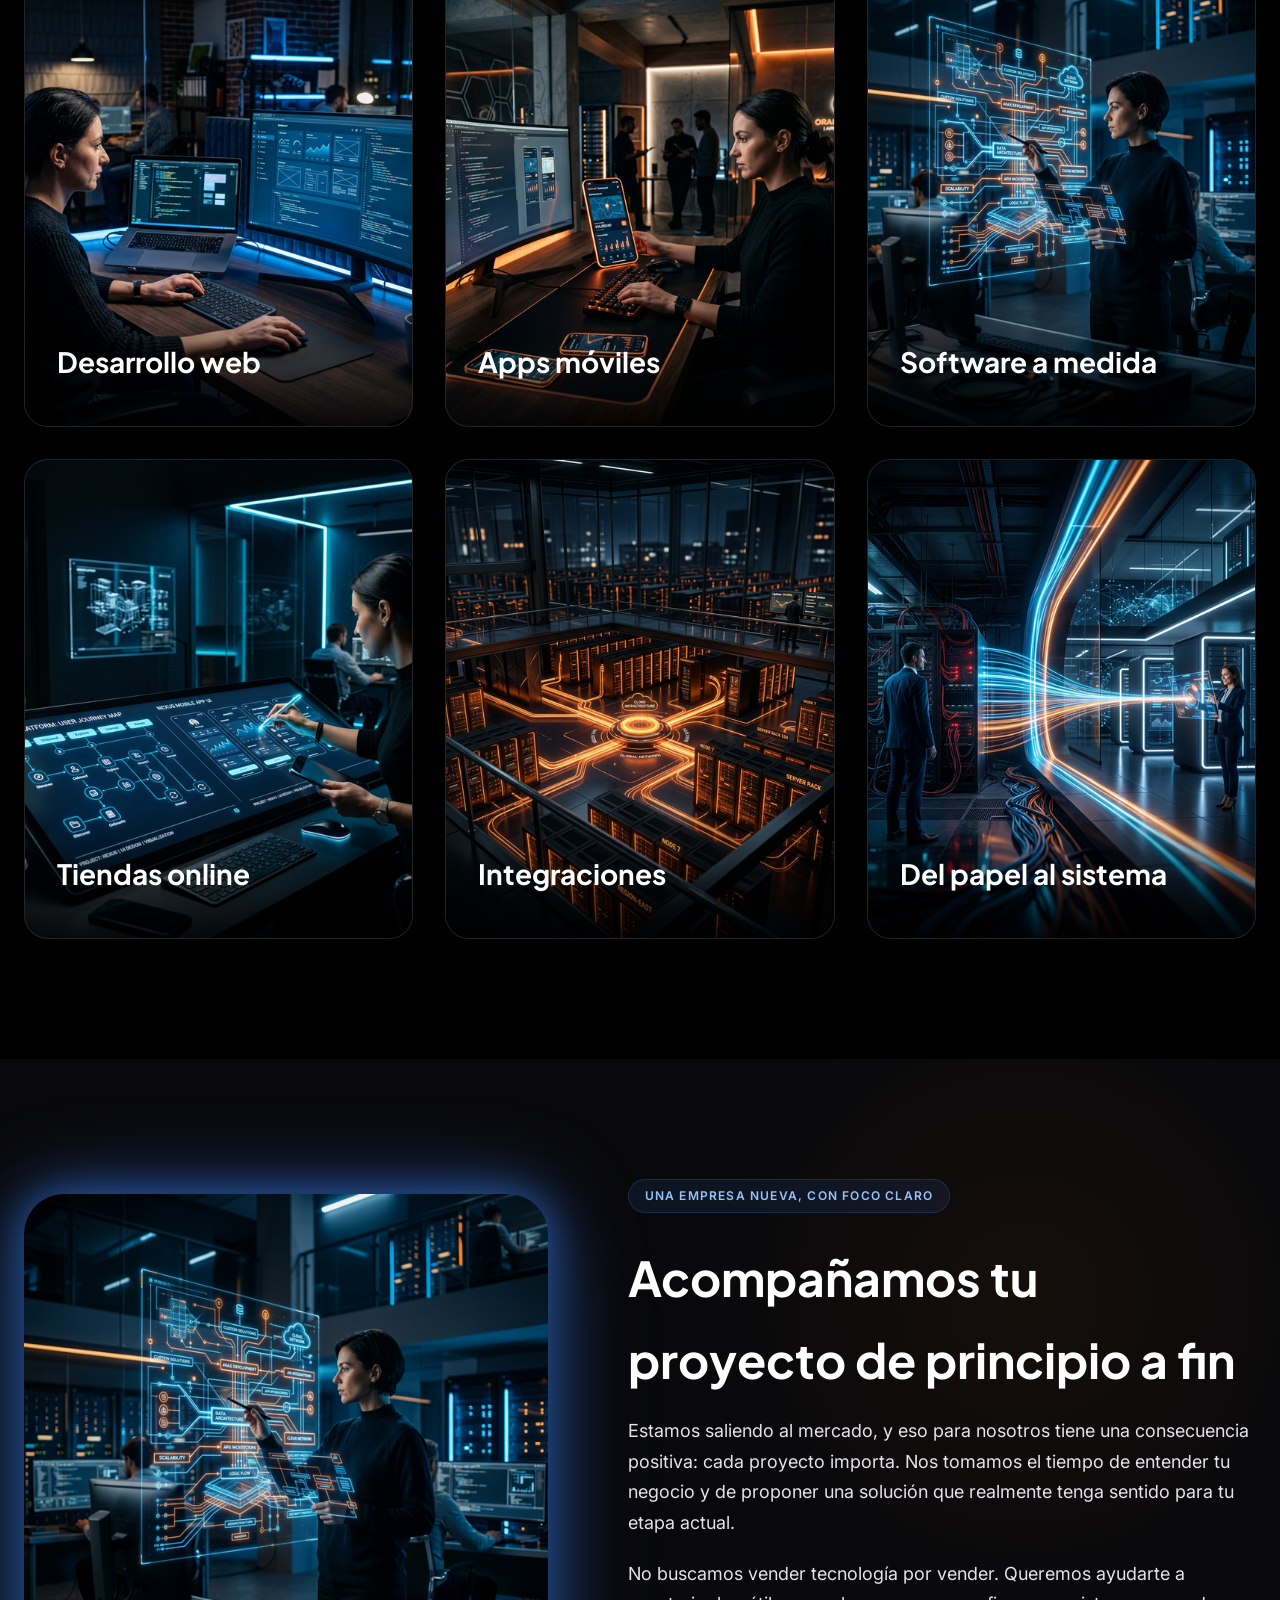
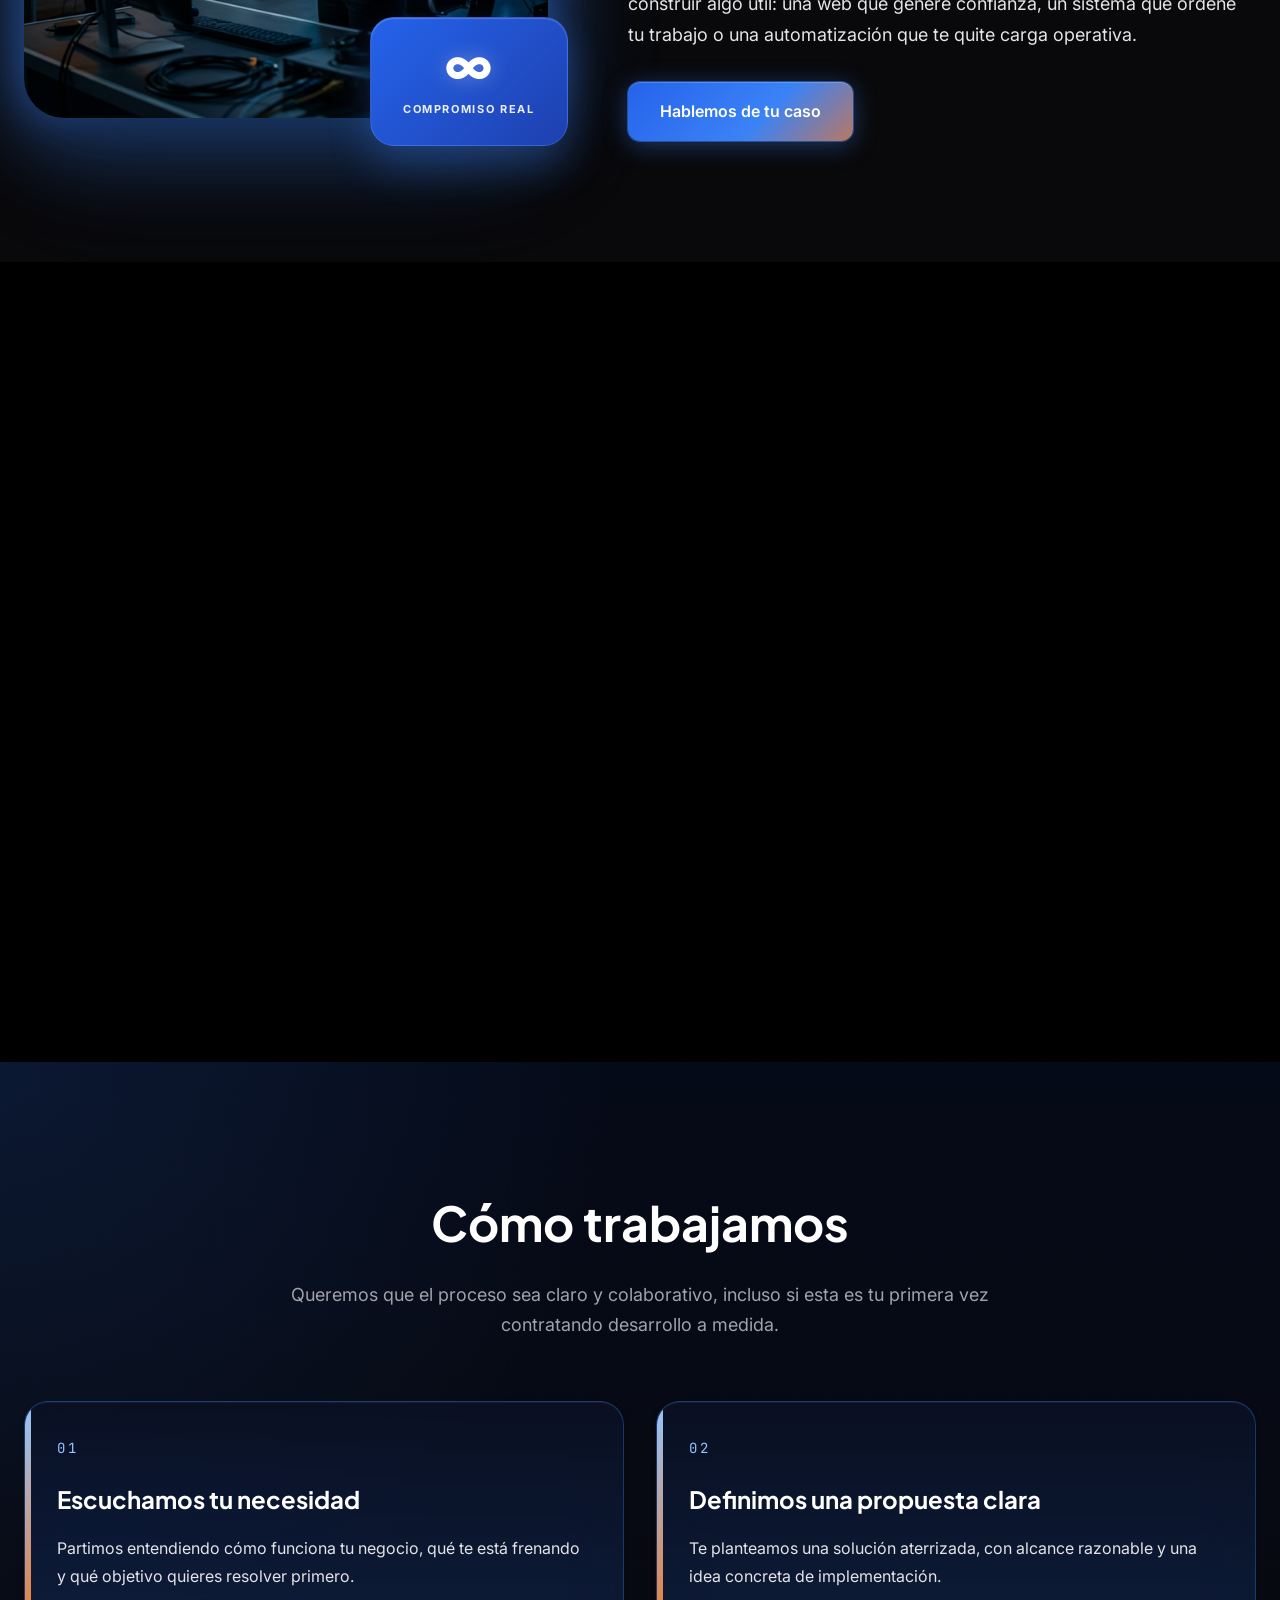
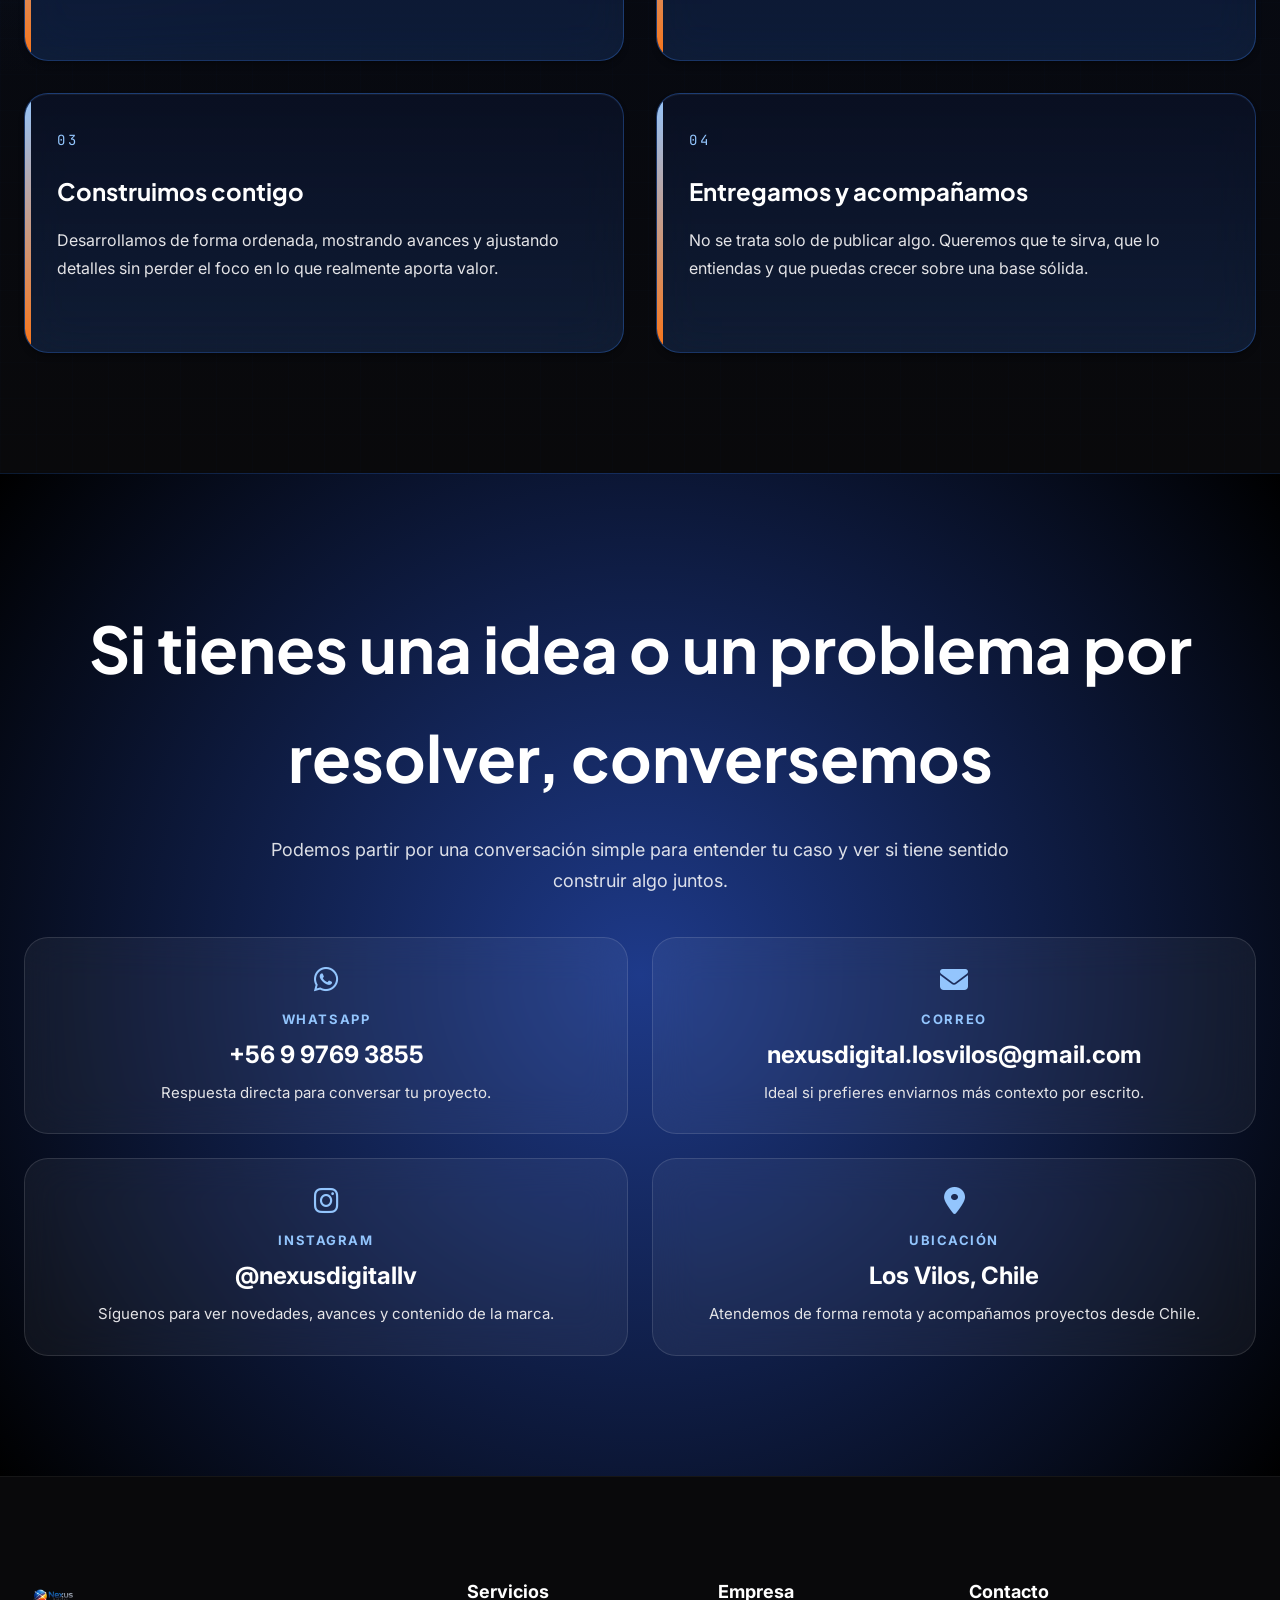
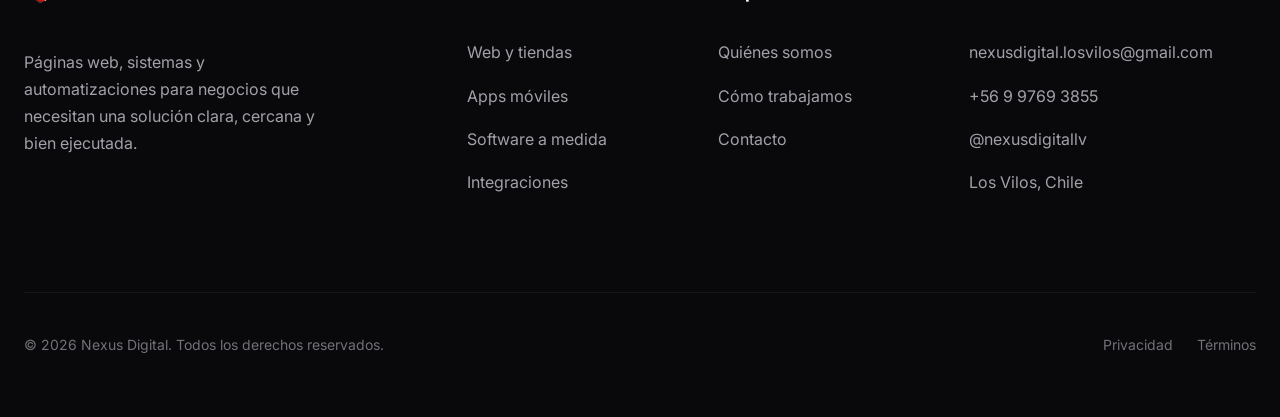
==== commit 38a46280: "Refine mobile layout and contact section" ====
--- a/index.html
+++ b/index.html
@@ -98,7 +98,7 @@
     <section class="section-padding" id="servicios">
         <div class="container">
             <div class="section-header animate-on-scroll">
-                <h2 class="section-title">Servicios pensados para resolver problemas concretos</h2>
+                <h2 class="section-title">Servicios que resuelven</h2>
                 <p class="section-desc">Trabajamos con negocios que necesitan verse más profesionales, ordenar su
                     operación o empezar a digitalizar procesos sin complicarse de más.</p>
             </div>
@@ -245,13 +245,13 @@
                 </div>
                 <div class="about-content animate-on-scroll">
                     <div class="label-premium">Una empresa nueva, con foco claro</div>
-                    <h2 class="section-title">Nos involucramos en cada proyecto desde la idea hasta la entrega</h2>
-                    <p class="section-desc" style="text-align: left; margin-bottom: 24px;">
+                    <h2 class="section-title">Acompañamos tu proyecto de principio a fin</h2>
+                    <p class="section-desc about-copy">
                         Estamos saliendo al mercado, y eso para nosotros tiene una consecuencia positiva: cada proyecto
                         importa. Nos tomamos el tiempo de entender tu negocio y de proponer una solución que realmente
                         tenga sentido para tu etapa actual.
                     </p>
-                    <p class="section-desc" style="text-align: left; margin-bottom: 32px;">
+                    <p class="section-desc about-copy about-copy-last">
                         No buscamos vender tecnología por vender. Queremos ayudarte a construir algo útil: una web que
                         genere confianza, un sistema que ordene tu trabajo o una automatización que te quite carga
                         operativa.
@@ -267,7 +267,7 @@
     <section class="section-padding">
         <div class="container">
             <div class="section-header animate-on-scroll">
-                <h2 class="section-title">Podemos ayudarte si hoy te pasa algo como esto</h2>
+                <h2 class="section-title">Si te pasa esto, te podemos ayudar</h2>
                 <p class="section-desc">No necesitas tener todo resuelto para empezar. Estas son señales claras de que
                     ya vale la pena digitalizar o mejorar lo que tienes.</p>
             </div>
@@ -291,7 +291,7 @@
         </div>
     </section>
 
-    <section class="section-padding showcase" id="proceso">
+    <section class="section-padding process-section" id="proceso">
         <div class="container">
             <div class="section-header animate-on-scroll">
                 <h2 class="section-title">Cómo trabajamos</h2>
@@ -335,15 +335,30 @@
                     y ver si tiene sentido construir algo juntos.</p>
                 <div class="contact-options">
                     <a href="https://wa.me/56997693855" class="contact-card">
+                        <i class="fa-brands fa-whatsapp contact-icon" aria-hidden="true"></i>
                         <span class="contact-label">WhatsApp</span>
                         <strong>+56 9 9769 3855</strong>
                         <span class="contact-copy">Respuesta directa para conversar tu proyecto.</span>
                     </a>
                     <a href="mailto:nexusdigital.losvilos@gmail.com" class="contact-card">
+                        <i class="fa-solid fa-envelope contact-icon" aria-hidden="true"></i>
                         <span class="contact-label">Correo</span>
                         <strong>nexusdigital.losvilos@gmail.com</strong>
                         <span class="contact-copy">Ideal si prefieres enviarnos más contexto por escrito.</span>
                     </a>
+                    <a href="https://www.instagram.com/nexusdigitallv?utm_source=qr&igsh=Mmhrem5paGdxbTIx"
+                        class="contact-card" target="_blank" rel="noreferrer">
+                        <i class="fa-brands fa-instagram contact-icon" aria-hidden="true"></i>
+                        <span class="contact-label">Instagram</span>
+                        <strong>@nexusdigitallv</strong>
+                        <span class="contact-copy">Síguenos para ver novedades, avances y contenido de la marca.</span>
+                    </a>
+                    <div class="contact-card contact-card-static">
+                        <i class="fa-solid fa-location-dot contact-icon" aria-hidden="true"></i>
+                        <span class="contact-label">Ubicación</span>
+                        <strong>Los Vilos, Chile</strong>
+                        <span class="contact-copy">Atendemos de forma remota y acompañamos proyectos desde Chile.</span>
+                    </div>
                 </div>
             </div>
         </div>
@@ -381,6 +396,7 @@
                     <ul class="footer-links">
                         <li><a href="mailto:nexusdigital.losvilos@gmail.com">nexusdigital.losvilos@gmail.com</a></li>
                         <li><a href="https://wa.me/56997693855">+56 9 9769 3855</a></li>
+                        <li><a href="https://www.instagram.com/nexusdigitallv?utm_source=qr&igsh=Mmhrem5paGdxbTIx">@nexusdigitallv</a></li>
                         <li><span>Los Vilos, Chile</span></li>
                     </ul>
                 </div>
--- a/styles.css
+++ b/styles.css
@@ -385,6 +385,14 @@
     display: flex;
     flex-direction: column;
     justify-content: space-between;
+    background: linear-gradient(160deg,
+            rgba(var(--primary-rgb), 0.16) 0%,
+            rgba(9, 9, 11, 0.82) 55%,
+            rgba(var(--primary-rgb), 0.12) 100%);
+    border-color: rgba(var(--primary-rgb), 0.28);
+    box-shadow:
+        0 18px 44px -28px rgba(var(--primary-rgb), 0.55),
+        inset 0 1px 0 rgba(255, 255, 255, 0.08);
 }
 
 .trust-title {
@@ -577,6 +585,26 @@
     background: radial-gradient(circle, rgba(var(--secondary-rgb), 0.05) 0%, transparent 70%);
 }
 
+.process-section {
+    background:
+        radial-gradient(circle at top left, rgba(var(--primary-rgb), 0.12) 0%, transparent 38%),
+        linear-gradient(180deg, rgba(5, 10, 24, 0.98) 0%, rgba(9, 9, 11, 1) 100%);
+    position: relative;
+    overflow: hidden;
+}
+
+.process-section::before {
+    content: '';
+    position: absolute;
+    inset: 0;
+    background:
+        linear-gradient(90deg, rgba(var(--primary-rgb), 0.08) 0, rgba(var(--primary-rgb), 0.08) 1px, transparent 1px, transparent 100%),
+        linear-gradient(rgba(var(--primary-rgb), 0.05) 0, rgba(var(--primary-rgb), 0.05) 1px, transparent 1px, transparent 100%);
+    background-size: 36px 36px;
+    opacity: 0.2;
+    pointer-events: none;
+}
+
 .projects-grid {
     display: grid;
     grid-template-columns: repeat(2, 1fr);
@@ -689,6 +717,16 @@
     grid-template-columns: 1fr 1.2fr;
     gap: 80px;
     align-items: center;
+}
+
+.about-copy {
+    text-align: left;
+    margin-bottom: 20px;
+    color: var(--text-secondary);
+}
+
+.about-copy-last {
+    margin-bottom: 32px;
 }
 
 .about-image-wrapper {
@@ -761,6 +799,22 @@
 
 .process-step {
     min-height: 260px;
+    background: linear-gradient(180deg,
+            rgba(10, 16, 34, 0.96) 0%,
+            rgba(var(--primary-rgb), 0.16) 100%);
+    border-color: rgba(var(--primary-rgb), 0.32);
+    position: relative;
+    overflow: hidden;
+}
+
+.process-step::before {
+    content: '';
+    position: absolute;
+    left: 0;
+    top: 0;
+    bottom: 0;
+    width: 6px;
+    background: linear-gradient(180deg, var(--primary-300) 0%, var(--secondary-500) 100%);
 }
 
 .process-number {
@@ -808,6 +862,16 @@
     background: rgba(var(--primary-rgb), 0.1);
 }
 
+.contact-card-static:hover {
+    transform: none;
+}
+
+.contact-icon {
+    font-size: 28px;
+    color: var(--primary-300);
+    margin-bottom: 4px;
+}
+
 .contact-label {
     color: var(--primary-300);
     font-size: 13px;
@@ -1056,15 +1120,113 @@
 
 @media (max-width: 768px) {
     .section-padding {
-        padding: 80px 0;
+        padding: 72px 0;
+    }
+
+    .container {
+        padding: 0 20px;
+    }
+
+    .navbar {
+        padding: 14px 0;
+        background: rgba(0, 0, 0, 0.48);
+        backdrop-filter: blur(18px);
+    }
+
+    .nav-container {
+        justify-content: flex-end;
+    }
+
+    .logo-wrapper {
+        display: none;
+    }
+
+    .hero {
+        min-height: auto;
+        height: auto;
+        padding-top: 108px;
+        padding-bottom: 72px;
+    }
+
+    .hero-grid,
+    .about-grid {
+        gap: 40px;
     }
 
     .hero-title {
-        font-size: 48px;
+        font-size: clamp(2.8rem, 12vw, 4rem);
+        line-height: 1.02;
+        letter-spacing: -0.04em;
+        margin-bottom: 20px;
+    }
+
+    .hero-subtitle {
+        font-size: 17px;
+        line-height: 1.6;
+        margin-bottom: 28px;
+    }
+
+    .hero-actions {
+        flex-direction: column;
+        align-items: stretch;
+        gap: 12px;
+    }
+
+    .hero-actions .btn-primary,
+    .hero-actions .btn-outline {
+        width: 100%;
+        text-align: center;
+    }
+
+    .hero-highlights {
+        gap: 10px;
+        margin-top: 22px;
+    }
+
+    .hero-highlights span {
+        width: 100%;
+        text-align: center;
+    }
+
+    .label-premium {
+        font-size: 11px;
+        letter-spacing: 0.08em;
+        line-height: 1.4;
+        justify-content: center;
+        text-align: center;
+    }
+
+    .section-title {
+        font-size: 34px;
+        line-height: 1.1;
+    }
+
+    .section-desc {
+        font-size: 16px;
+    }
+
+    .glass-card {
+        padding: 24px;
+    }
+
+    .trust-card,
+    .problem-card {
+        background: linear-gradient(160deg,
+                rgba(var(--primary-rgb), 0.22) 0%,
+                rgba(8, 12, 24, 0.92) 55%,
+                rgba(var(--primary-rgb), 0.14) 100%);
+        border-color: rgba(var(--primary-rgb), 0.38);
+        box-shadow:
+            0 20px 40px -30px rgba(var(--primary-rgb), 0.75),
+            inset 0 1px 0 rgba(255, 255, 255, 0.1);
     }
 
     .nav-links {
         display: none;
+        gap: 18px;
+        border: 1px solid rgba(var(--primary-rgb), 0.18);
+        border-radius: 18px;
+        box-shadow: 0 16px 40px rgba(0, 0, 0, 0.35);
     }
 
     .mobile-menu-toggle {
@@ -1082,6 +1244,50 @@
         grid-template-columns: 1fr;
     }
 
+    .trust-card,
+    .problem-card,
+    .process-step {
+        min-height: auto;
+    }
+
+    .trust-title,
+    .problem-title,
+    .process-title {
+        font-size: 22px;
+    }
+
+    .about-image-wrapper img {
+        border-radius: 28px;
+    }
+
+    .about-content {
+        text-align: left;
+    }
+
+    .about-content .label-premium {
+        justify-content: flex-start;
+        text-align: left;
+    }
+
+    .about-content .section-title {
+        margin-bottom: 18px;
+    }
+
+    .about-copy {
+        background: rgba(255, 255, 255, 0.04);
+        border: 1px solid rgba(var(--primary-rgb), 0.14);
+        border-radius: 18px;
+        padding: 18px 18px 16px;
+    }
+
+    .experience-badge {
+        position: static;
+        margin-top: 18px;
+        width: fit-content;
+        margin-left: auto;
+        margin-right: auto;
+    }
+
     .footer-grid {
         grid-template-columns: 1fr;
         gap: 40px;
@@ -1094,10 +1300,109 @@
     }
 
     .service-card-flip {
-        height: 520px;
+        height: 440px;
+    }
+
+    .service-card-back {
+        padding: 32px 24px;
+    }
+
+    .service-title-front {
+        font-size: 24px;
+    }
+
+    .service-title-back {
+        font-size: 22px;
+    }
+
+    .service-description {
+        font-size: 15px;
+        margin-bottom: 24px;
     }
 
     .contact-card strong {
         font-size: 20px;
     }
-}
+
+    .contact-card {
+        padding: 24px;
+    }
+}
+
+@media (max-width: 480px) {
+    .container {
+        padding: 0 16px;
+    }
+
+    .navbar {
+        padding: 12px 0;
+    }
+
+    .logo-wrapper img,
+    .footer-logo img {
+        height: 36px;
+    }
+
+    .hero {
+        padding-top: 96px;
+        padding-bottom: 56px;
+    }
+
+    .hero-title {
+        font-size: clamp(2.45rem, 14vw, 3.4rem);
+    }
+
+    .hero-subtitle {
+        font-size: 15px;
+    }
+
+    .btn-primary,
+    .btn-outline {
+        padding: 14px 20px;
+        font-size: 15px;
+    }
+
+    .section-padding {
+        padding: 60px 0;
+    }
+
+    .section-header {
+        margin-bottom: 40px;
+    }
+
+    .section-title {
+        font-size: 30px;
+    }
+
+    .service-card-flip {
+        height: 400px;
+    }
+
+    .service-overlay {
+        padding: 28px 22px;
+    }
+
+    .service-title-front {
+        font-size: 22px;
+    }
+
+    .feature-tag {
+        font-size: 11px;
+    }
+
+    .exp-number {
+        font-size: 40px;
+    }
+
+    .exp-label {
+        font-size: 10px;
+    }
+
+    .contact-card strong {
+        font-size: 18px;
+    }
+
+    .footer {
+        padding: 72px 0 40px;
+    }
+}
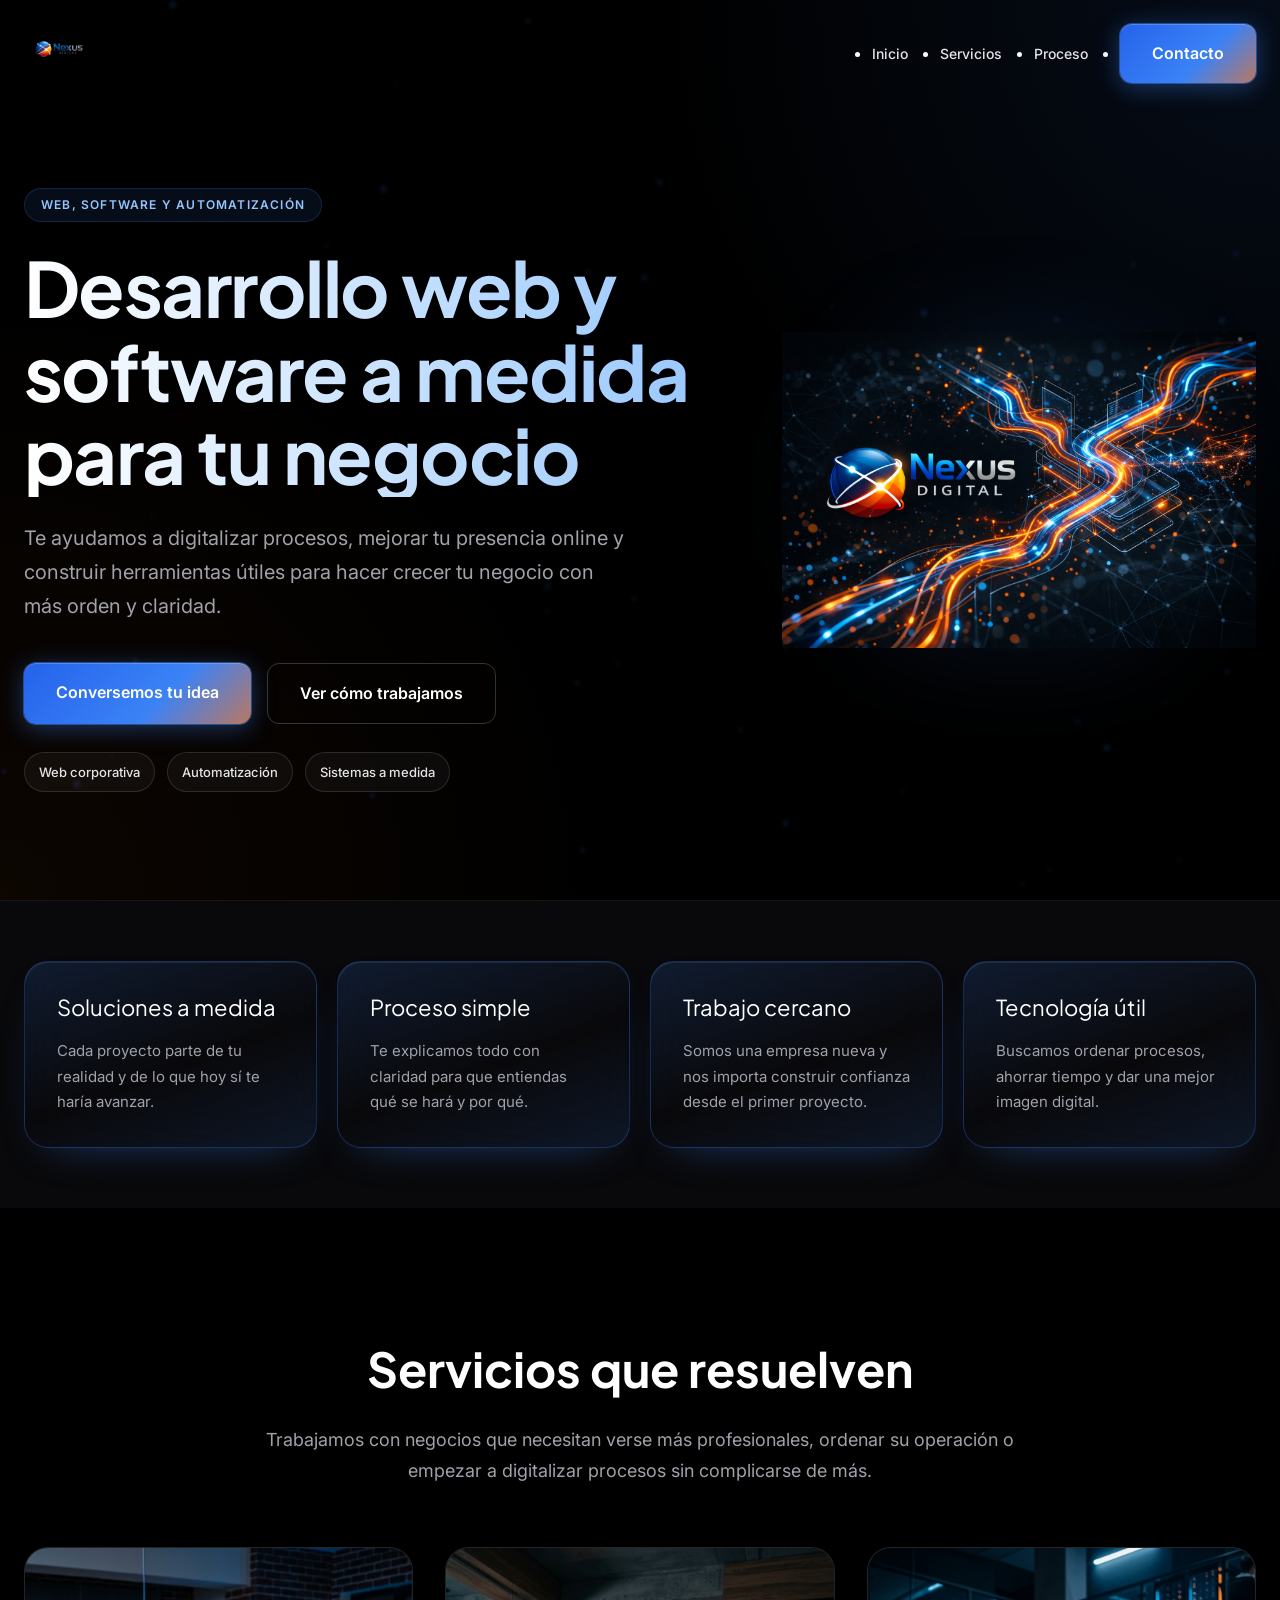
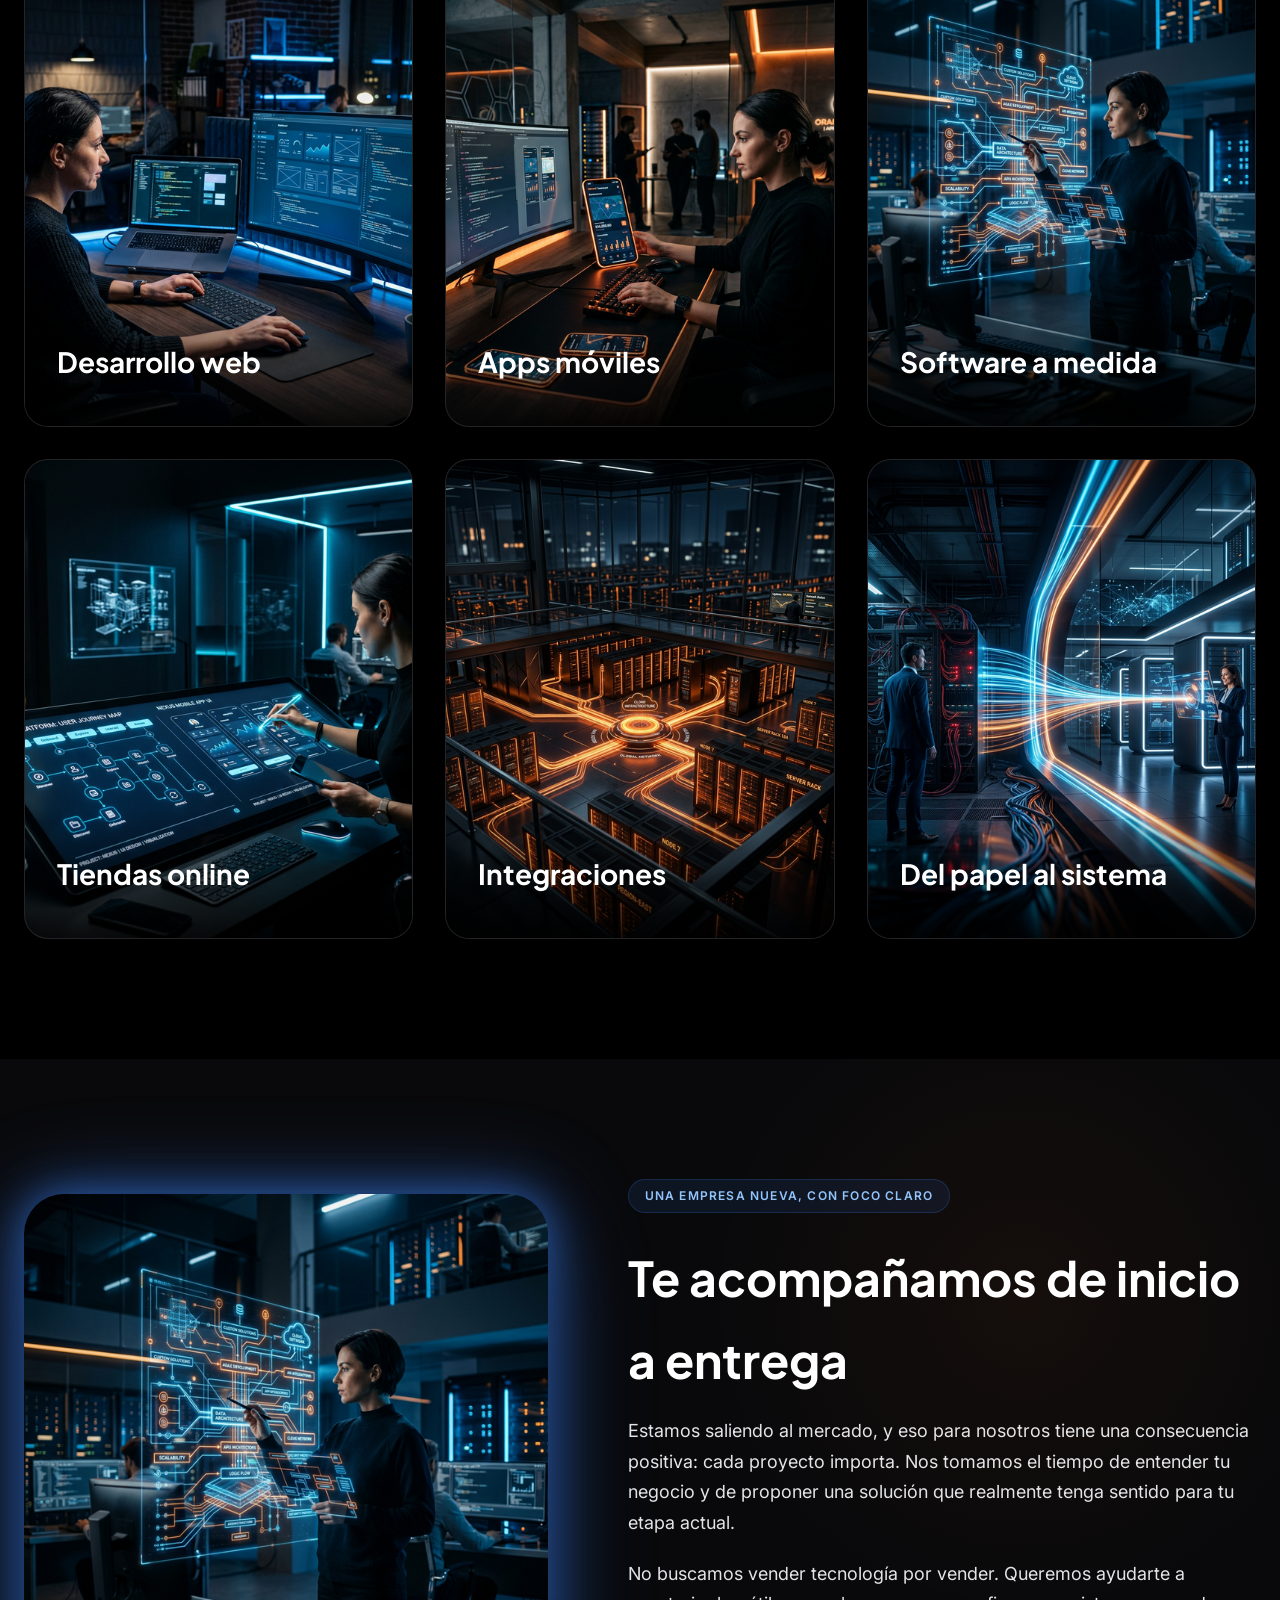
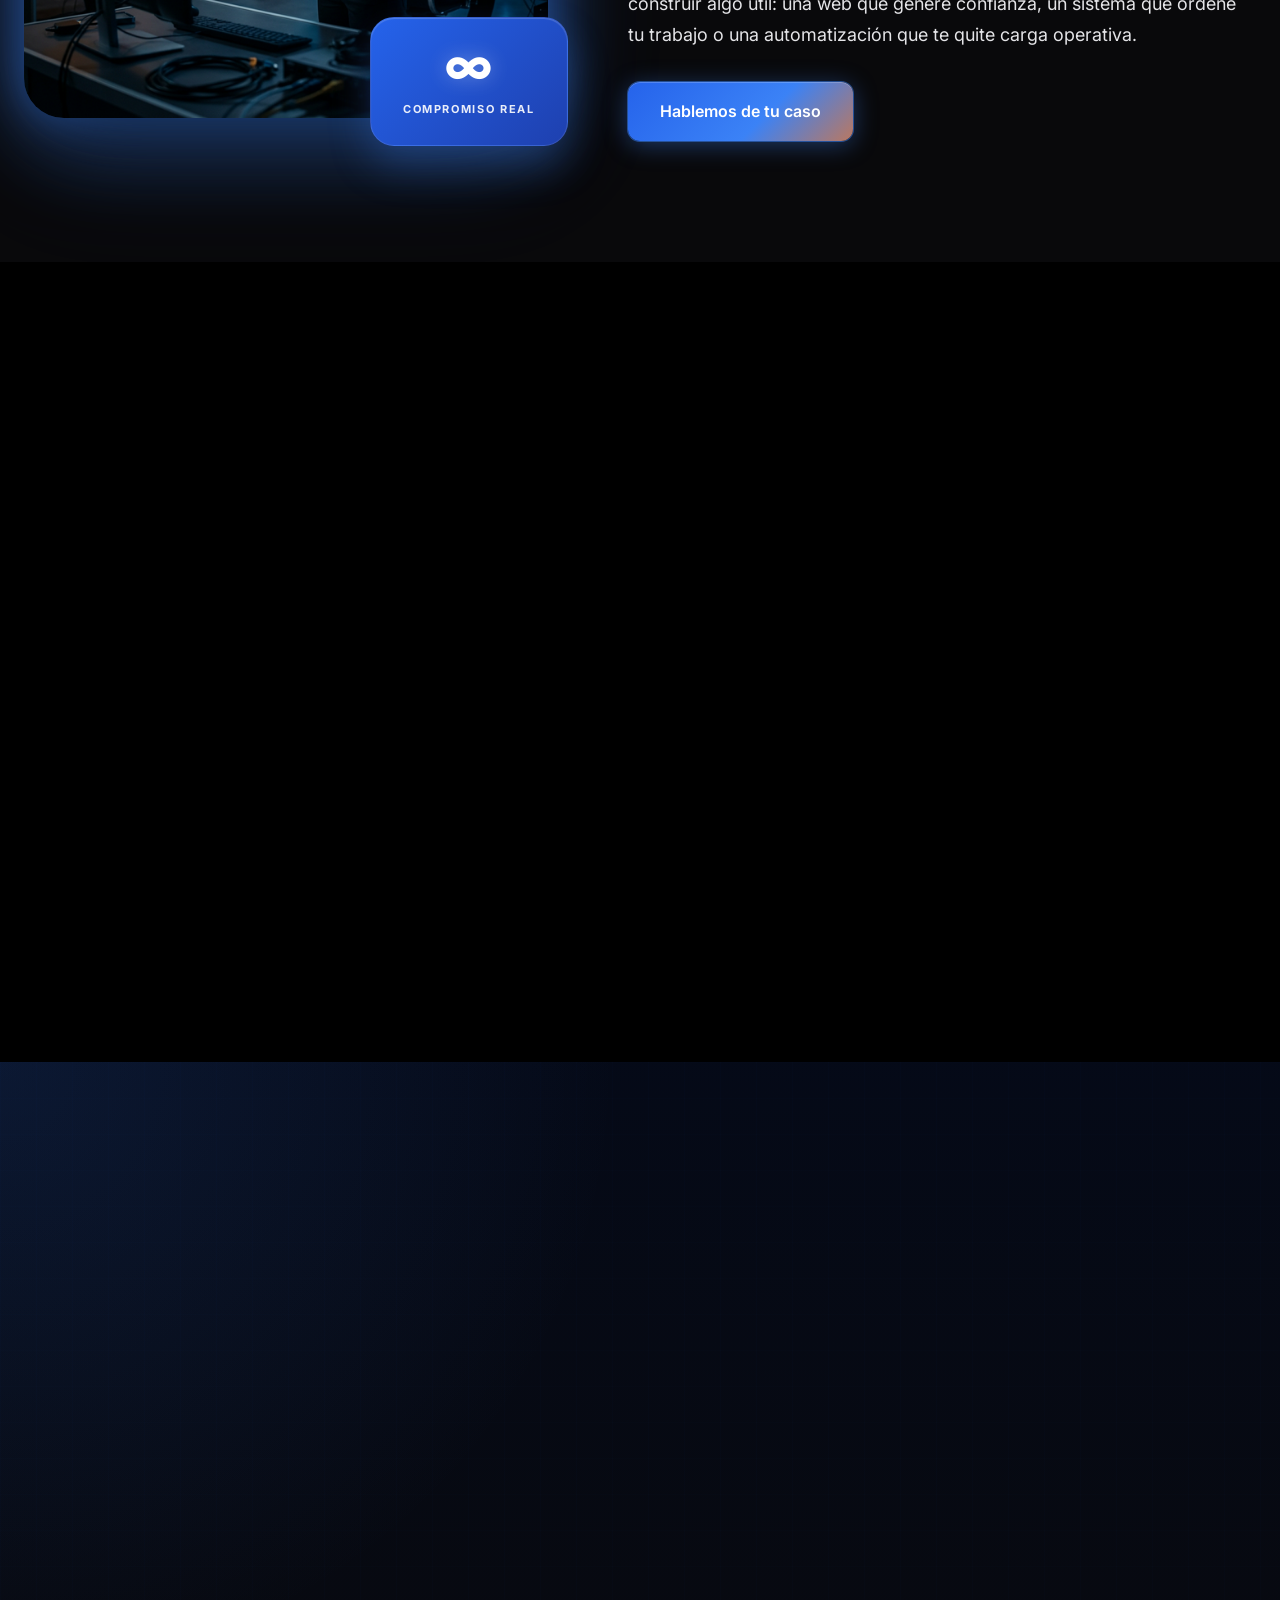
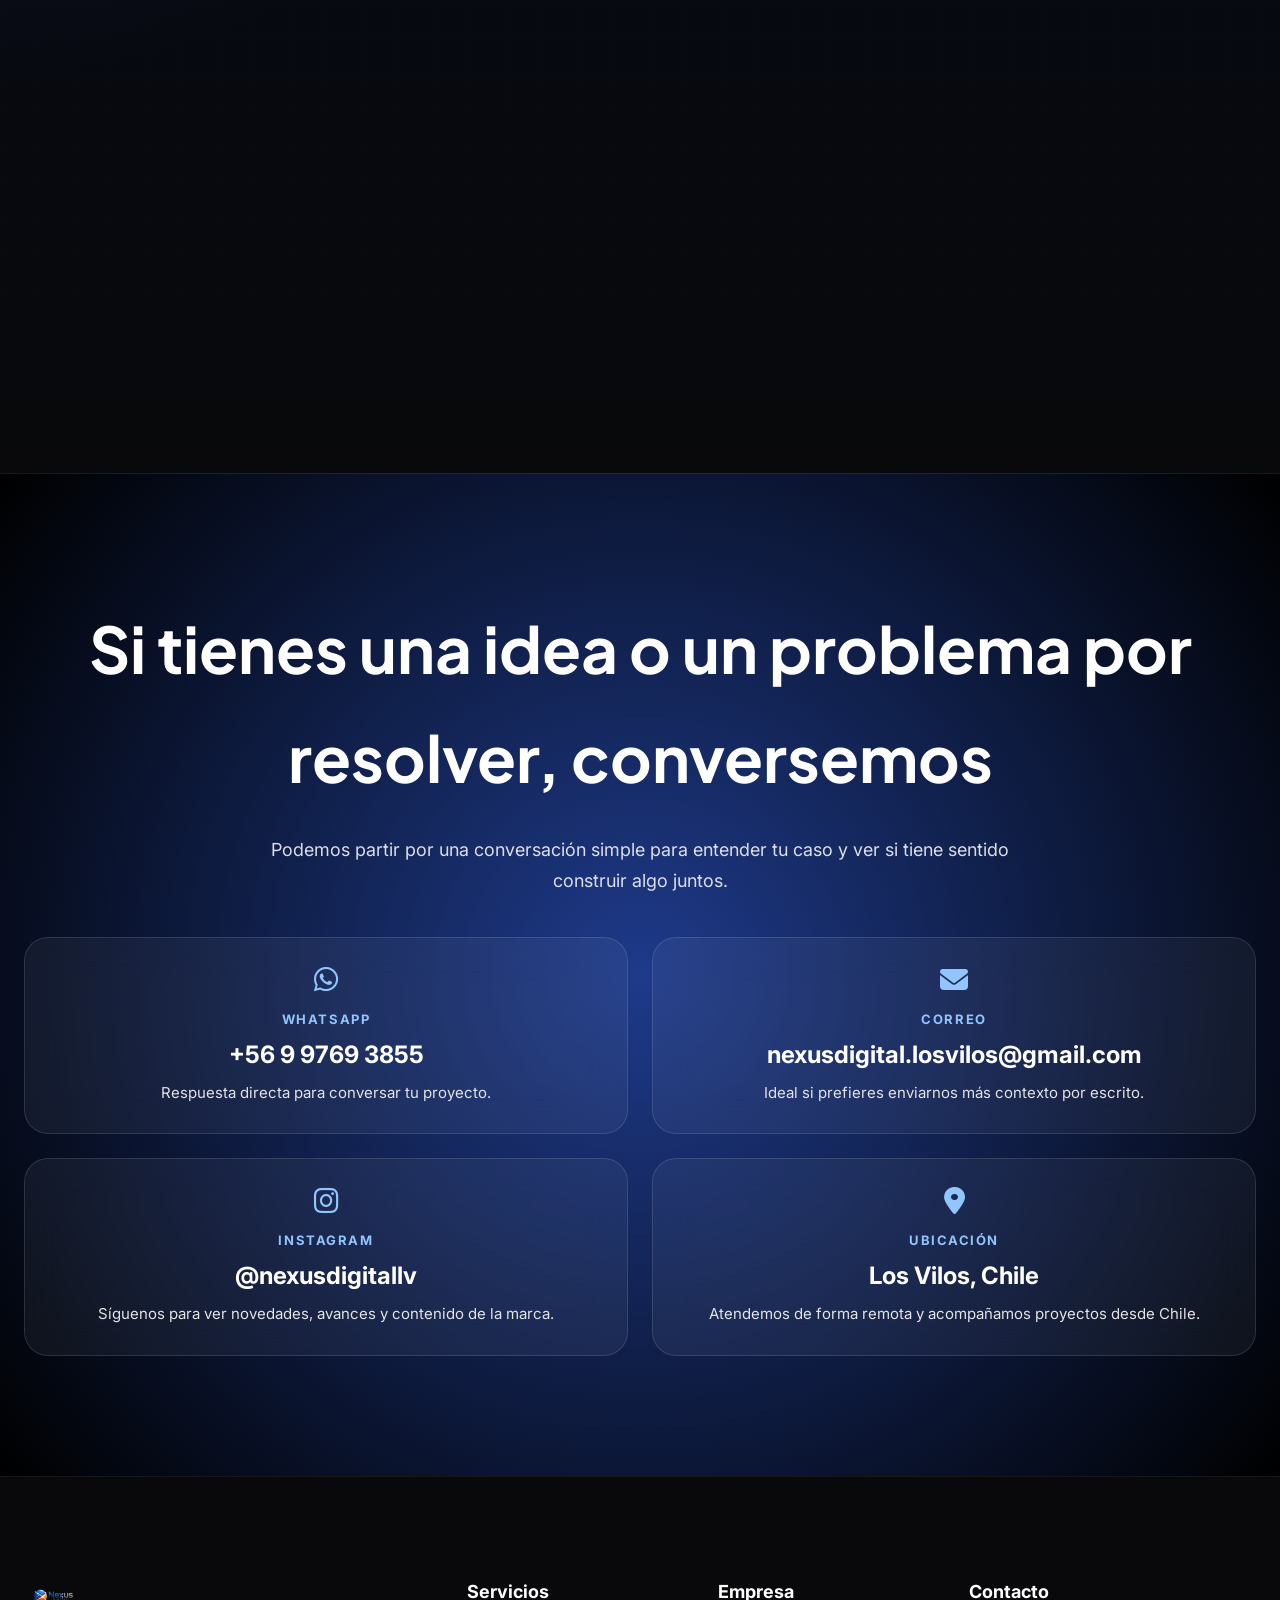
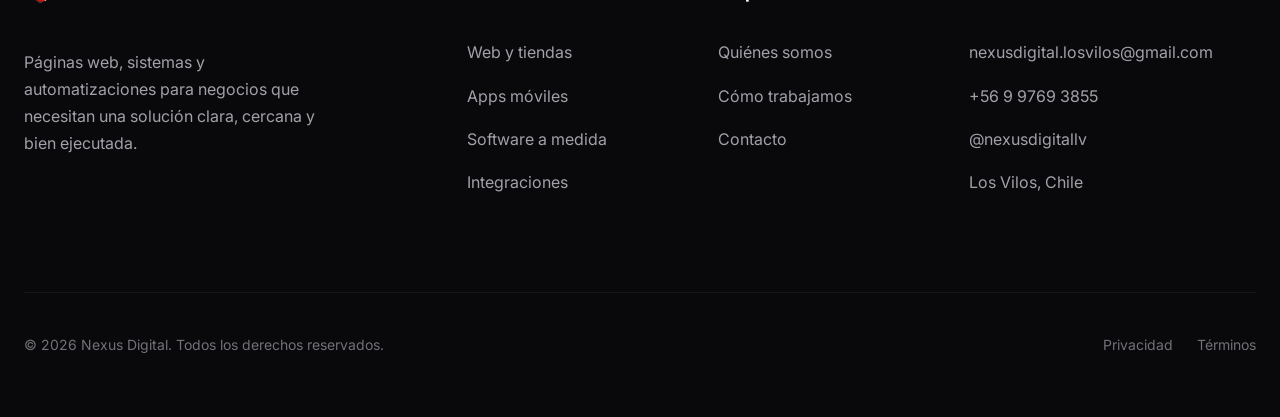
==== commit d08e9c9e: "Polish mobile hero and process layout" ====
--- a/index.html
+++ b/index.html
@@ -245,7 +245,7 @@
                 </div>
                 <div class="about-content animate-on-scroll">
                     <div class="label-premium">Una empresa nueva, con foco claro</div>
-                    <h2 class="section-title">Acompañamos tu proyecto de principio a fin</h2>
+                    <h2 class="section-title">Te acompañamos de inicio a entrega</h2>
                     <p class="section-desc about-copy">
                         Estamos saliendo al mercado, y eso para nosotros tiene una consecuencia positiva: cada proyecto
                         importa. Nos tomamos el tiempo de entender tu negocio y de proponer una solución que realmente
--- a/styles.css
+++ b/styles.css
@@ -1129,16 +1129,42 @@
 
     .navbar {
         padding: 14px 0;
-        background: rgba(0, 0, 0, 0.48);
-        backdrop-filter: blur(18px);
+        background: transparent;
+        backdrop-filter: none;
     }
 
     .nav-container {
-        justify-content: flex-end;
+        justify-content: space-between;
+        align-items: flex-start;
     }
 
     .logo-wrapper {
+        display: flex;
+        align-items: center;
+        max-width: calc(100% - 72px);
+        text-decoration: none;
+        color: inherit;
+    }
+
+    .logo-wrapper img {
         display: none;
+    }
+
+    .logo-wrapper::after {
+        content: 'Web, software y automatizacion';
+        display: inline-flex;
+        align-items: center;
+        min-height: 42px;
+        padding: 8px 14px;
+        border-radius: 999px;
+        border: 1px solid rgba(var(--primary-rgb), 0.28);
+        background: rgba(8, 12, 24, 0.38);
+        color: var(--primary-200);
+        font-size: 11px;
+        font-weight: 700;
+        letter-spacing: 0.08em;
+        line-height: 1.25;
+        text-transform: uppercase;
     }
 
     .hero {
@@ -1154,8 +1180,8 @@
     }
 
     .hero-title {
-        font-size: clamp(2.8rem, 12vw, 4rem);
-        line-height: 1.02;
+        font-size: clamp(2.3rem, 10.2vw, 3.25rem);
+        line-height: 1.04;
         letter-spacing: -0.04em;
         margin-bottom: 20px;
     }
@@ -1189,11 +1215,7 @@
     }
 
     .label-premium {
-        font-size: 11px;
-        letter-spacing: 0.08em;
-        line-height: 1.4;
-        justify-content: center;
-        text-align: center;
+        display: none;
     }
 
     .section-title {
@@ -1256,6 +1278,11 @@
         font-size: 22px;
     }
 
+    .process-text {
+        text-align: justify;
+        text-wrap: pretty;
+    }
+
     .about-image-wrapper img {
         border-radius: 28px;
     }
@@ -1338,9 +1365,18 @@
         padding: 12px 0;
     }
 
-    .logo-wrapper img,
     .footer-logo img {
         height: 36px;
+    }
+
+    .logo-wrapper {
+        max-width: calc(100% - 60px);
+    }
+
+    .logo-wrapper::after {
+        min-height: 38px;
+        padding: 8px 12px;
+        font-size: 10px;
     }
 
     .hero {
@@ -1349,7 +1385,7 @@
     }
 
     .hero-title {
-        font-size: clamp(2.45rem, 14vw, 3.4rem);
+        font-size: clamp(2.05rem, 11vw, 2.9rem);
     }
 
     .hero-subtitle {
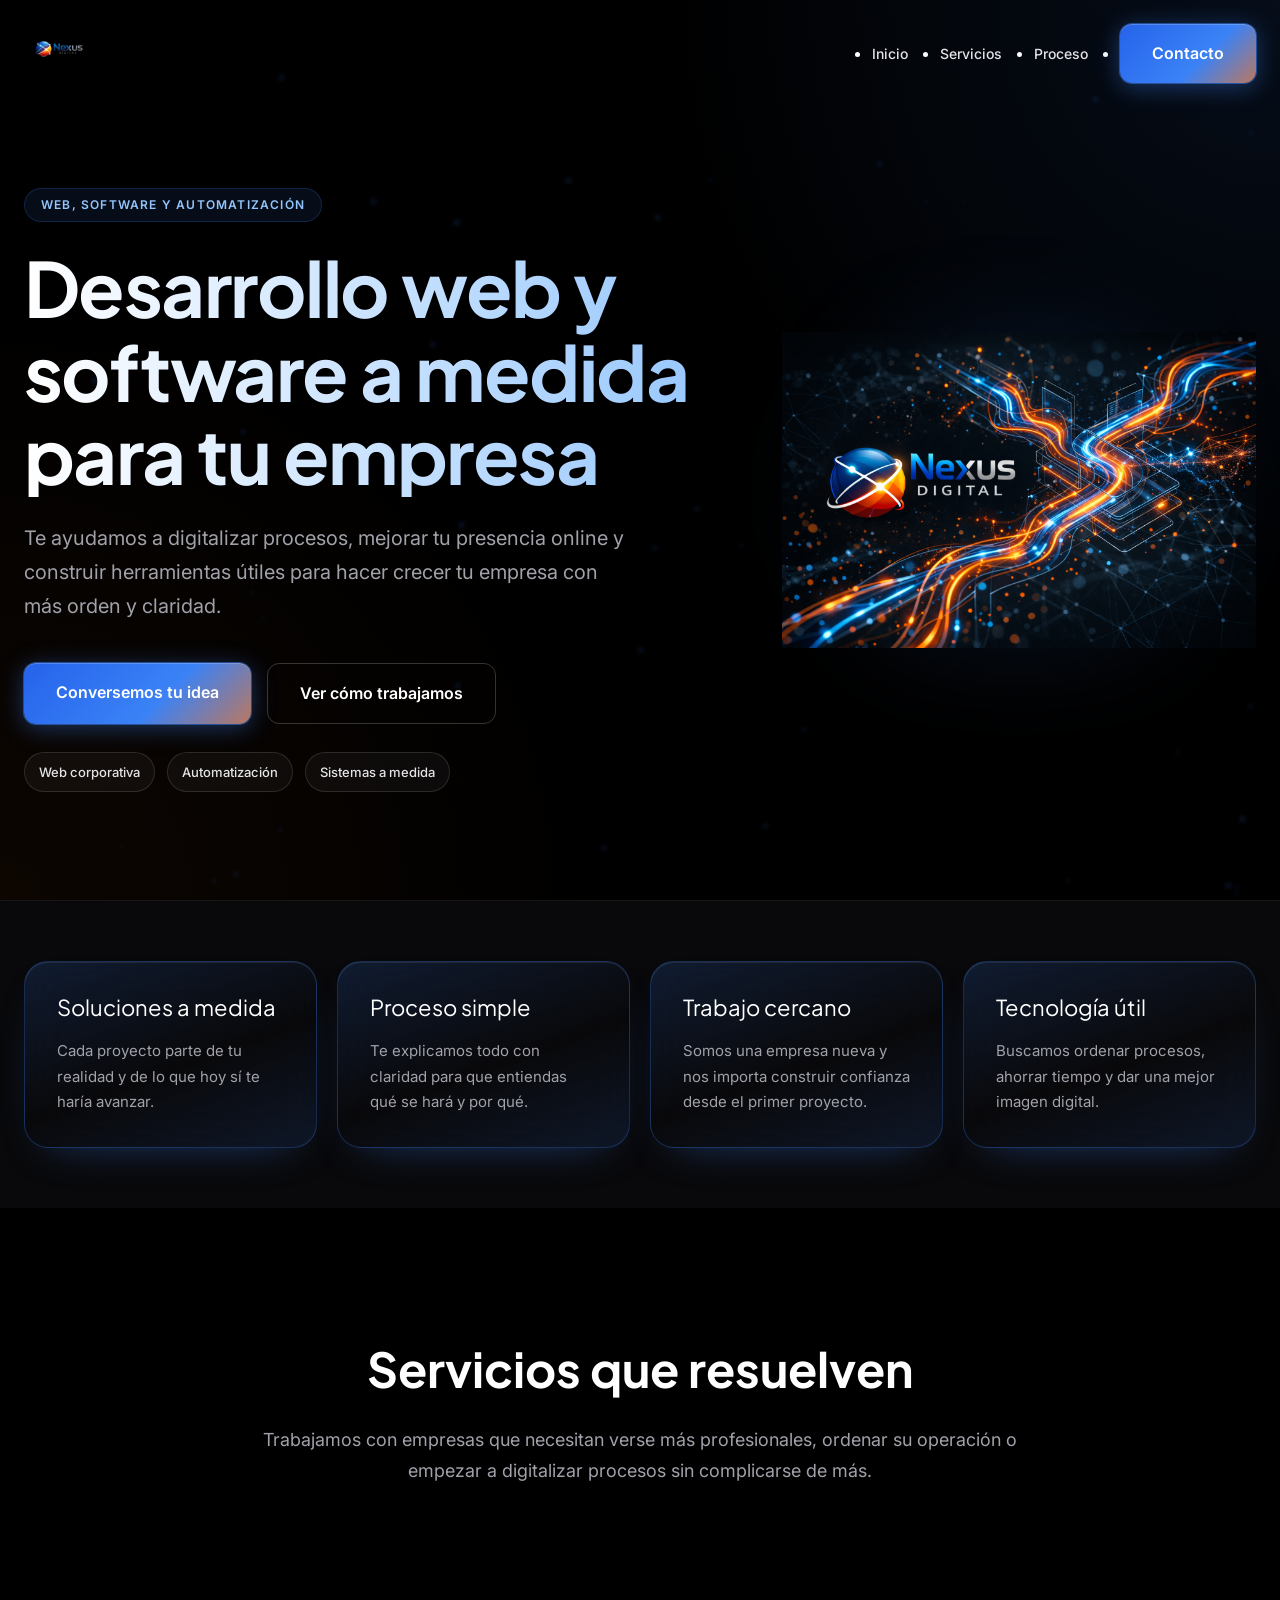
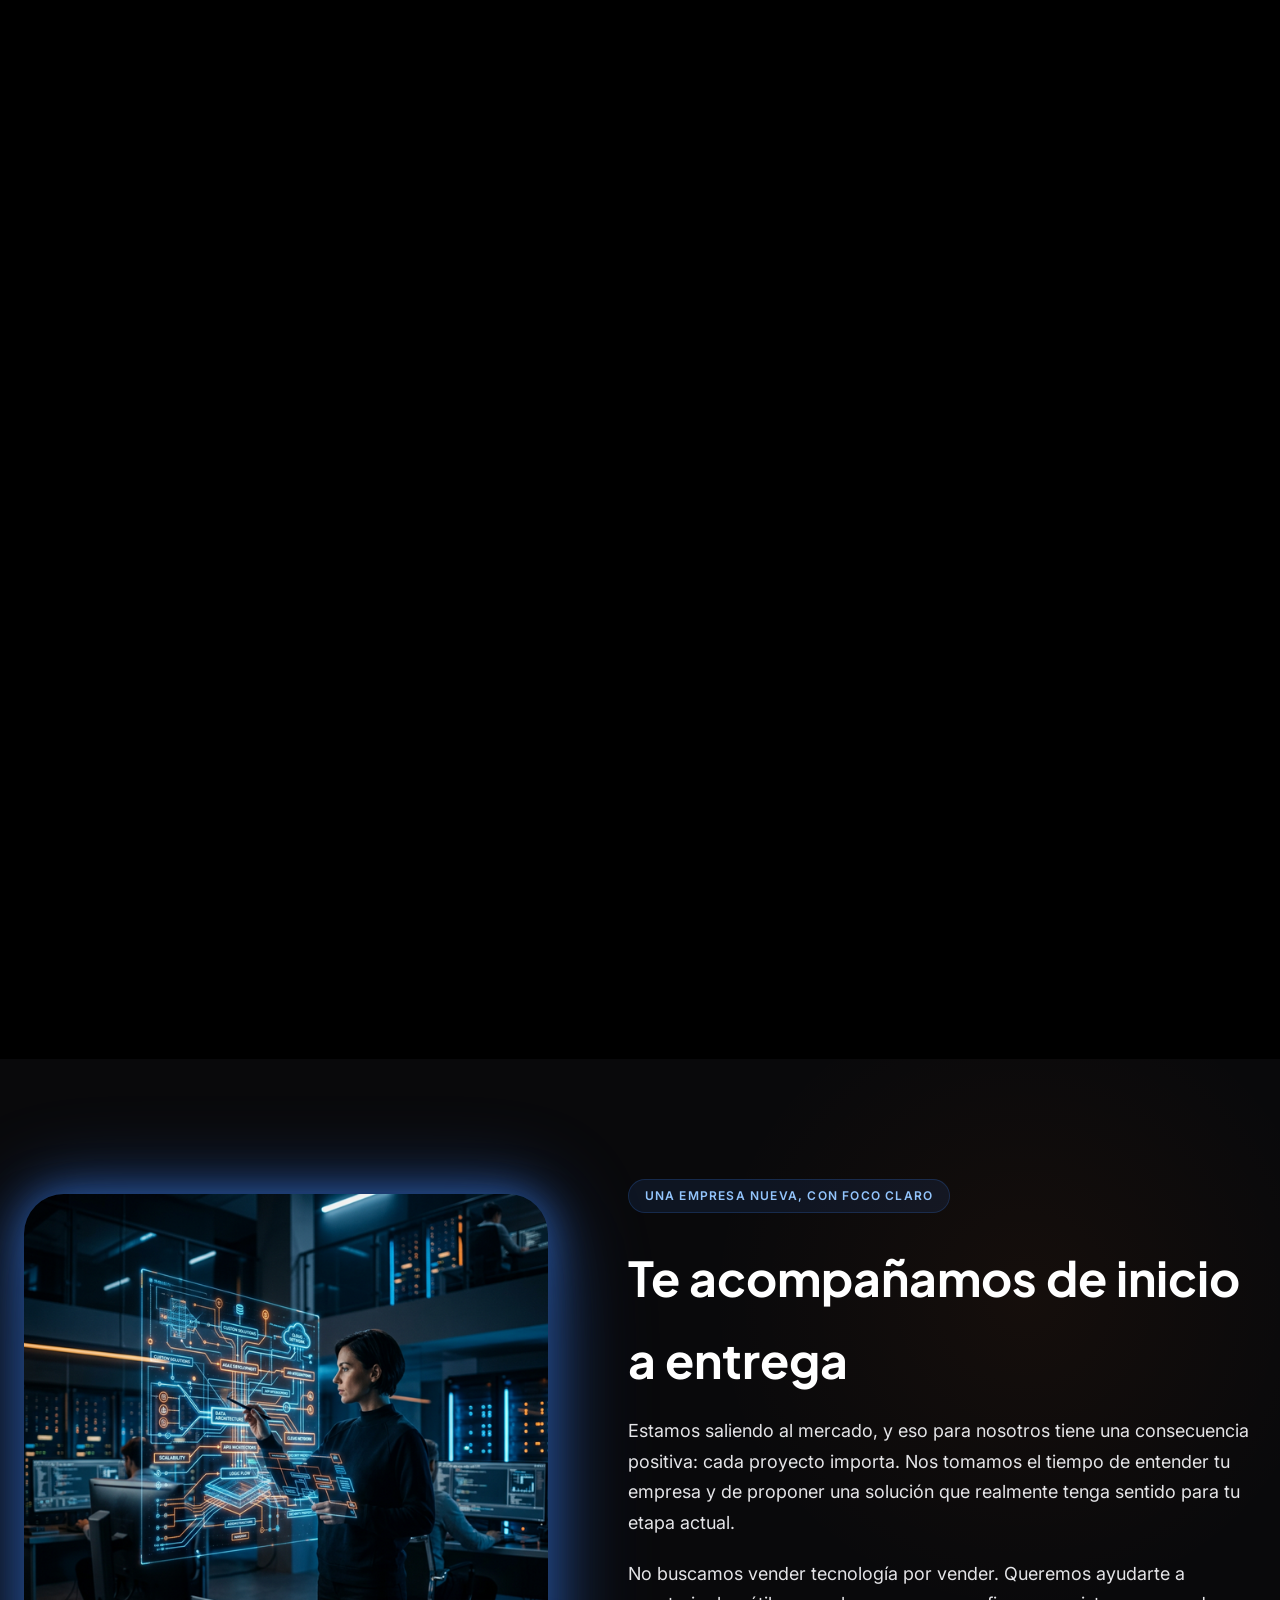
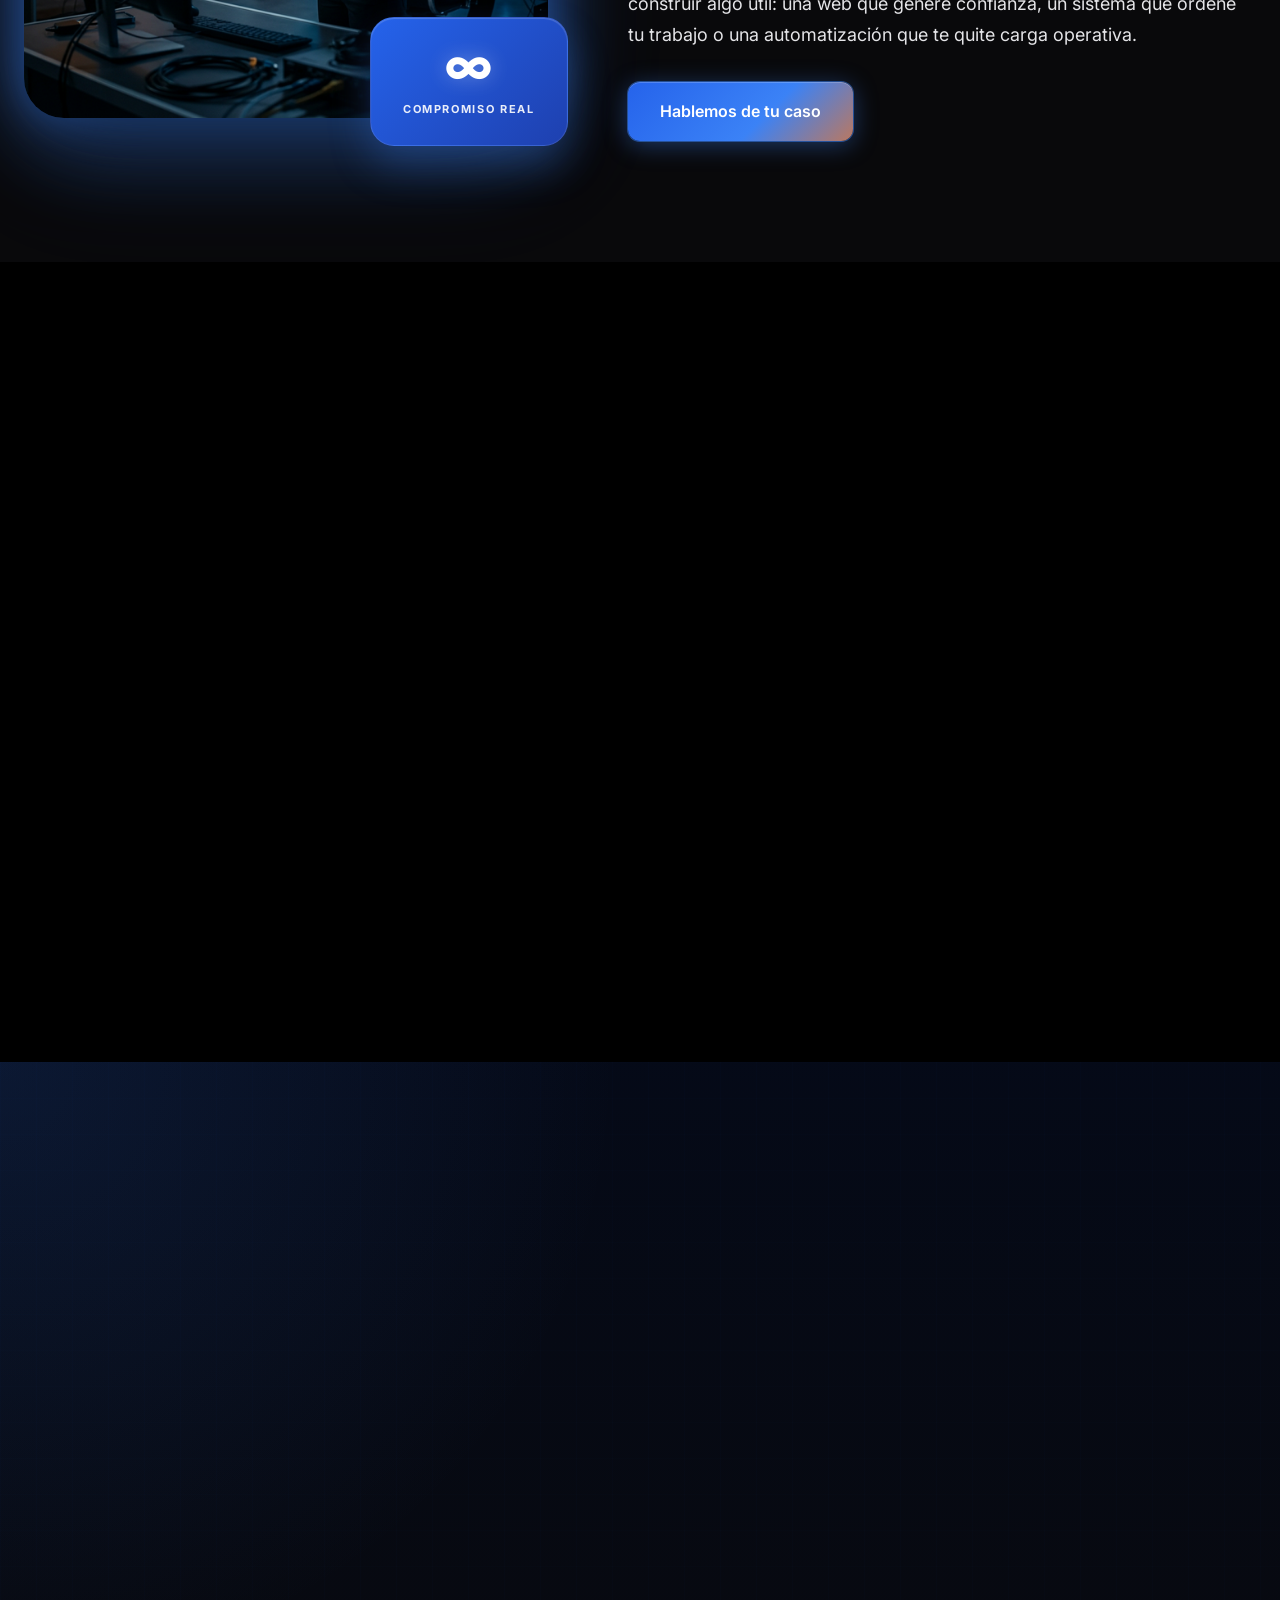
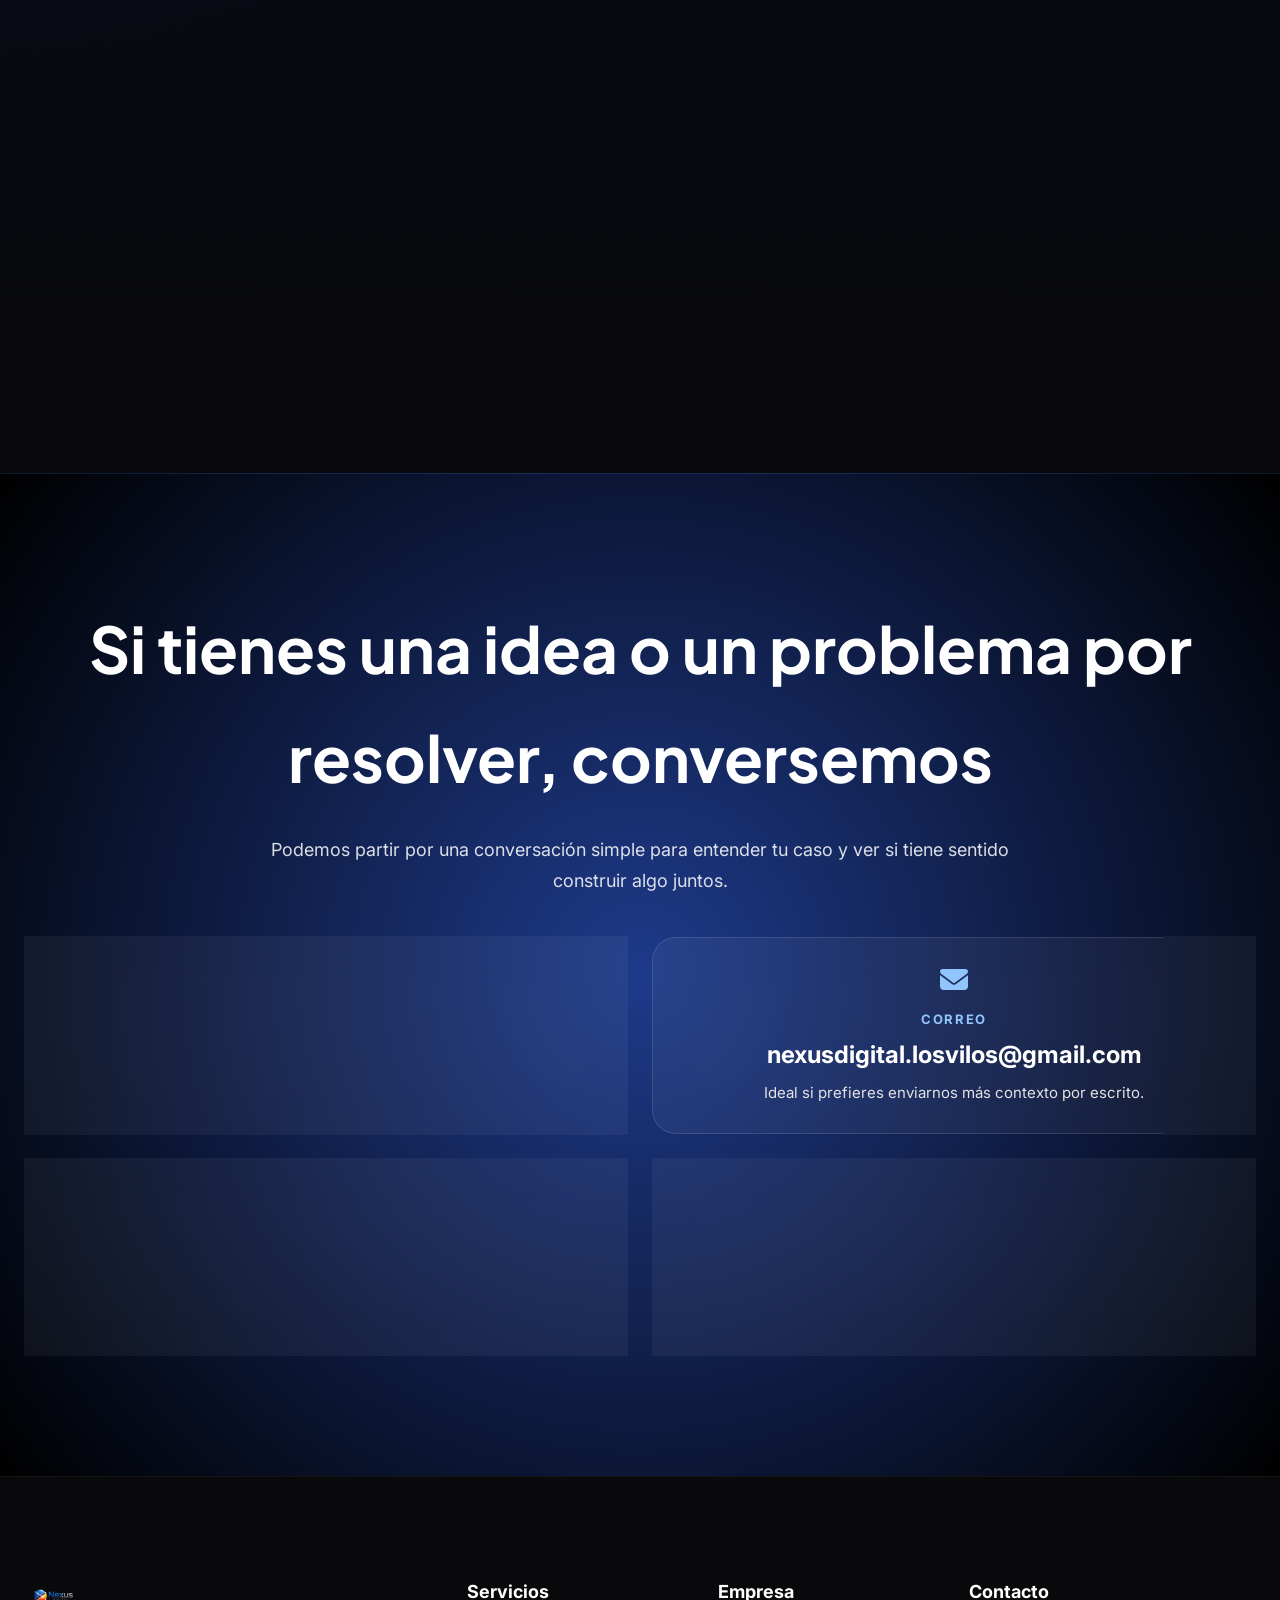
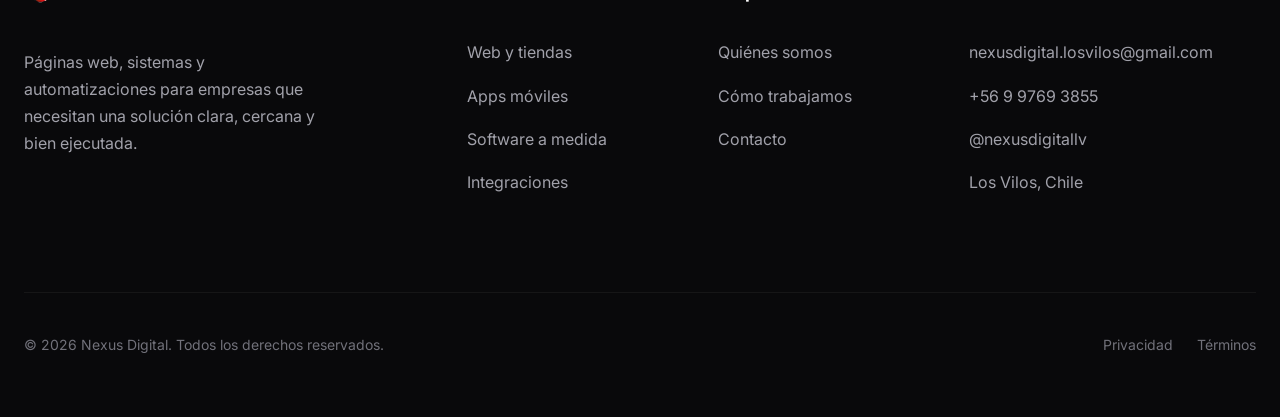
==== commit d6042b9c: "Update website copy from negocio to empresa" ====
--- a/index.html
+++ b/index.html
@@ -6,7 +6,7 @@
     <meta name="viewport" content="width=device-width, initial-scale=1.0">
     <title>Nexus Digital | Desarrollo de Software y Web a Medida</title>
     <meta name="description"
-        content="Nexus Digital: desarrollo de software, páginas web y automatizaciones a medida para negocios que quieren ordenar, crecer y digitalizar sus procesos.">
+        content="Nexus Digital: desarrollo de software, páginas web y automatizaciones a medida para empresas que quieren ordenar, crecer y digitalizar sus procesos.">
 
     <link rel="preconnect" href="https://fonts.googleapis.com">
     <link rel="preconnect" href="https://fonts.gstatic.com" crossorigin>
@@ -49,10 +49,10 @@
                     <div class="label-premium">
                         Web, software y automatización
                     </div>
-                    <h1 class="hero-title">Desarrollo web y software a medida para tu negocio</h1>
+                    <h1 class="hero-title">Desarrollo web y software a medida para tu empresa</h1>
                     <p class="hero-subtitle">
                         Te ayudamos a digitalizar procesos, mejorar tu presencia online y construir herramientas útiles
-                        para hacer crecer tu negocio con más orden y claridad.
+                        para hacer crecer tu empresa con más orden y claridad.
                     </p>
                     <div class="hero-actions">
                         <a href="#contacto" class="btn-primary">Conversemos tu idea</a>
@@ -99,7 +99,7 @@
         <div class="container">
             <div class="section-header animate-on-scroll">
                 <h2 class="section-title">Servicios que resuelven</h2>
-                <p class="section-desc">Trabajamos con negocios que necesitan verse más profesionales, ordenar su
+                <p class="section-desc">Trabajamos con empresas que necesitan verse más profesionales, ordenar su
                     operación o empezar a digitalizar procesos sin complicarse de más.</p>
             </div>
 
@@ -115,7 +115,7 @@
                         <div class="service-card-back">
                             <h3 class="service-title-back">Desarrollo web</h3>
                             <p class="service-description">Sitios web modernos, claros y autogestionables para presentar
-                                tu negocio con una imagen profesional.</p>
+                                tu empresa con una imagen profesional.</p>
                             <div class="service-features">
                                 <span class="feature-tag">Responsive</span>
                                 <span class="feature-tag">SEO básico</span>
@@ -199,7 +199,7 @@
                         <div class="service-card-back">
                             <h3 class="service-title-back">Pagos y WhatsApp</h3>
                             <p class="service-description">Conectamos tu sitio o sistema con medios de pago, WhatsApp y
-                                otras herramientas que ya usas en tu negocio.</p>
+                                otras herramientas que ya usas en tu empresa.</p>
                             <div class="service-features">
                                 <span class="feature-tag">Webpay / Khipu</span>
                                 <span class="feature-tag">WhatsApp</span>
@@ -248,7 +248,7 @@
                     <h2 class="section-title">Te acompañamos de inicio a entrega</h2>
                     <p class="section-desc about-copy">
                         Estamos saliendo al mercado, y eso para nosotros tiene una consecuencia positiva: cada proyecto
-                        importa. Nos tomamos el tiempo de entender tu negocio y de proponer una solución que realmente
+                        importa. Nos tomamos el tiempo de entender tu empresa y de proponer una solución que realmente
                         tenga sentido para tu etapa actual.
                     </p>
                     <p class="section-desc about-copy about-copy-last">
@@ -275,7 +275,7 @@
                 <div class="problem-card glass-card animate-on-scroll">
                     <h3 class="problem-title">Tu operación depende de papel, planillas o muchos mensajes</h3>
                     <p class="problem-text">Si la información está dispersa, es fácil perder tiempo, cometer errores y
-                        trabajar sin una vista clara del negocio.</p>
+                        trabajar sin una vista clara de la empresa.</p>
                 </div>
                 <div class="problem-card glass-card animate-on-scroll">
                     <h3 class="problem-title">No tienes una web que transmita confianza</h3>
@@ -302,7 +302,7 @@
                 <div class="process-step glass-card animate-on-scroll">
                     <span class="process-number">01</span>
                     <h3 class="process-title">Escuchamos tu necesidad</h3>
-                    <p class="process-text">Partimos entendiendo cómo funciona tu negocio, qué te está frenando y qué
+                    <p class="process-text">Partimos entendiendo cómo funciona tu empresa, qué te está frenando y qué
                         objetivo quieres resolver primero.</p>
                 </div>
                 <div class="process-step glass-card animate-on-scroll">
@@ -371,7 +371,7 @@
                     <a href="#inicio" class="footer-logo">
                         <img src="images/logo.png" alt="Nexus Digital">
                     </a>
-                    <p class="footer-desc">Páginas web, sistemas y automatizaciones para negocios que necesitan una
+                    <p class="footer-desc">Páginas web, sistemas y automatizaciones para empresas que necesitan una
                         solución clara, cercana y bien ejecutada.</p>
                 </div>
                 <div class="footer-column">
--- a/styles.css
+++ b/styles.css
@@ -1131,11 +1131,12 @@
         padding: 14px 0;
         background: transparent;
         backdrop-filter: none;
+        box-shadow: none;
     }
 
     .nav-container {
         justify-content: space-between;
-        align-items: flex-start;
+        align-items: center;
     }
 
     .logo-wrapper {
@@ -1151,19 +1152,16 @@
     }
 
     .logo-wrapper::after {
-        content: 'Web, software y automatizacion';
+        content: 'Web, software y automatización';
         display: inline-flex;
         align-items: center;
-        min-height: 42px;
-        padding: 8px 14px;
-        border-radius: 999px;
-        border: 1px solid rgba(var(--primary-rgb), 0.28);
-        background: rgba(8, 12, 24, 0.38);
+        min-height: 24px;
+        padding: 0;
         color: var(--primary-200);
-        font-size: 11px;
+        font-size: 12px;
         font-weight: 700;
         letter-spacing: 0.08em;
-        line-height: 1.25;
+        line-height: 1;
         text-transform: uppercase;
     }
 
@@ -1253,6 +1251,8 @@
 
     .mobile-menu-toggle {
         display: flex;
+        justify-content: center;
+        height: 24px;
     }
 
     .projects-grid {
@@ -1374,9 +1374,9 @@
     }
 
     .logo-wrapper::after {
-        min-height: 38px;
-        padding: 8px 12px;
-        font-size: 10px;
+        min-height: 24px;
+        padding: 0;
+        font-size: 11px;
     }
 
     .hero {
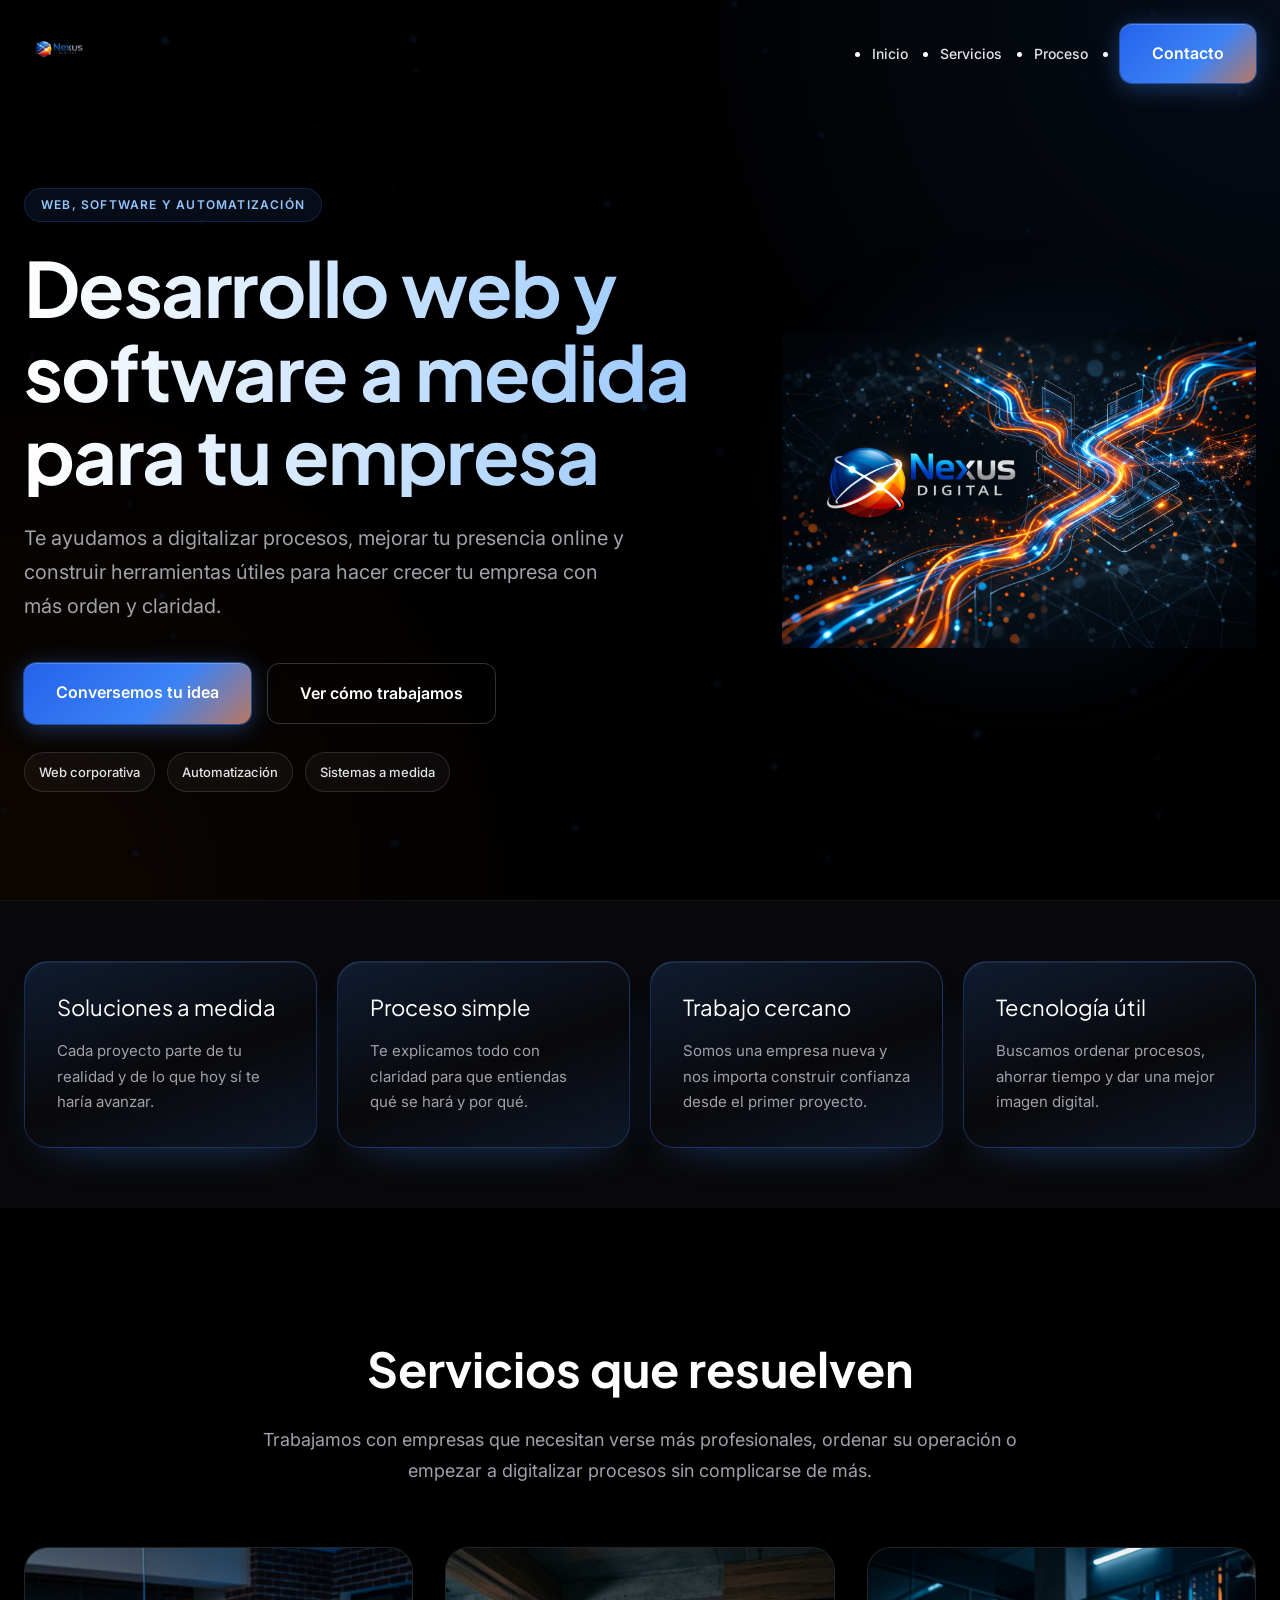
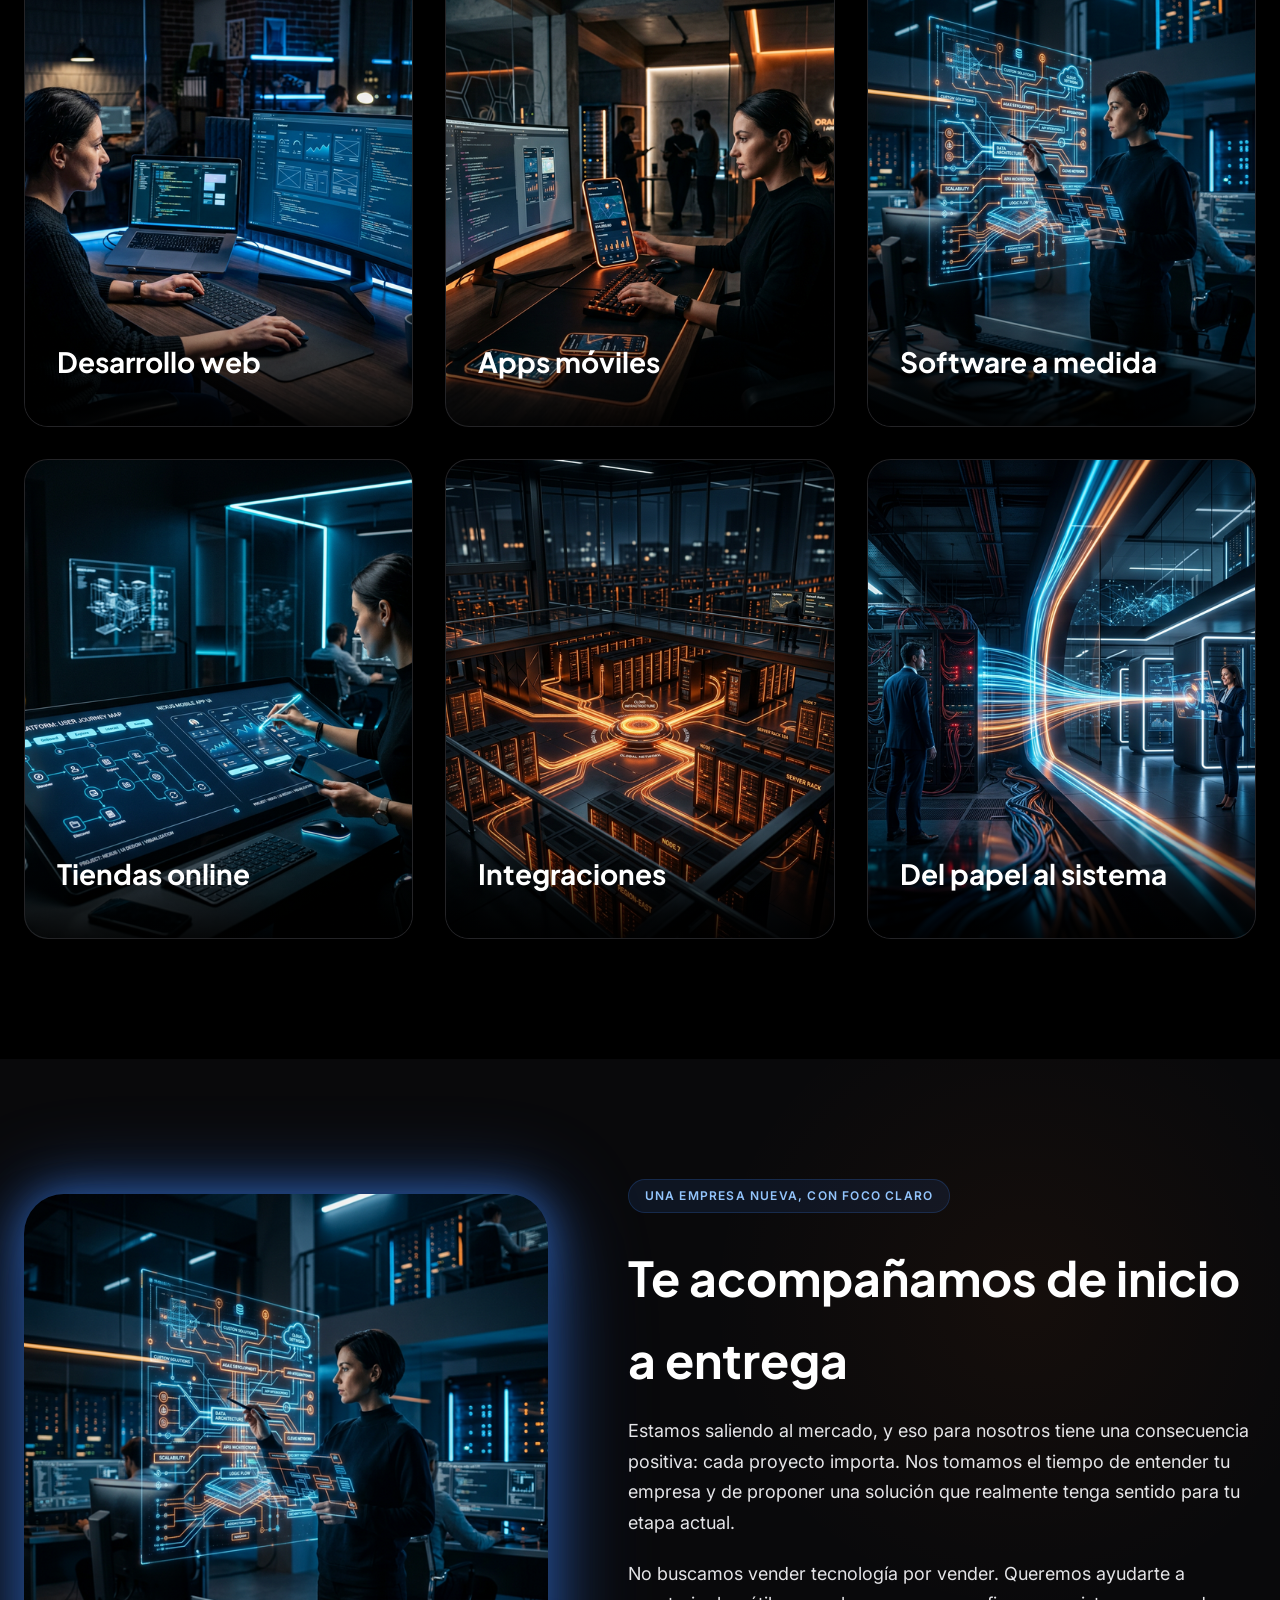
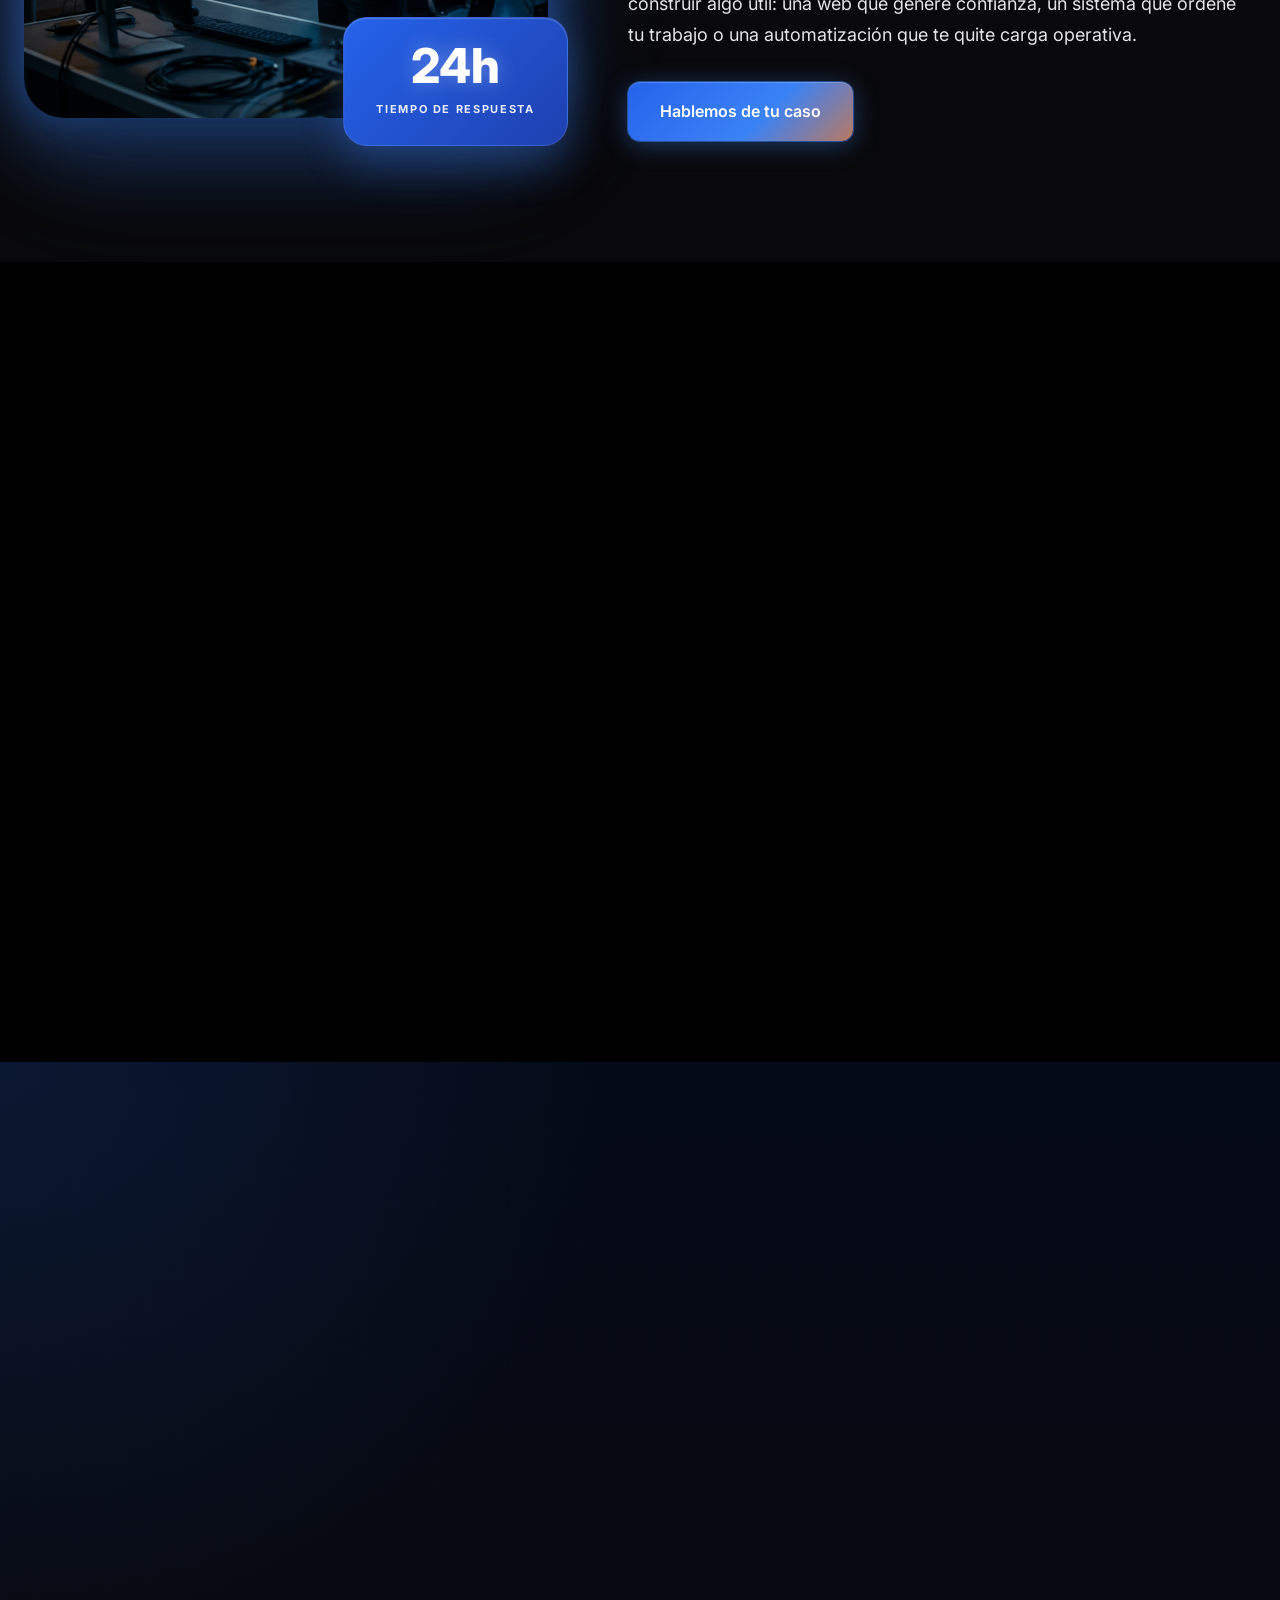
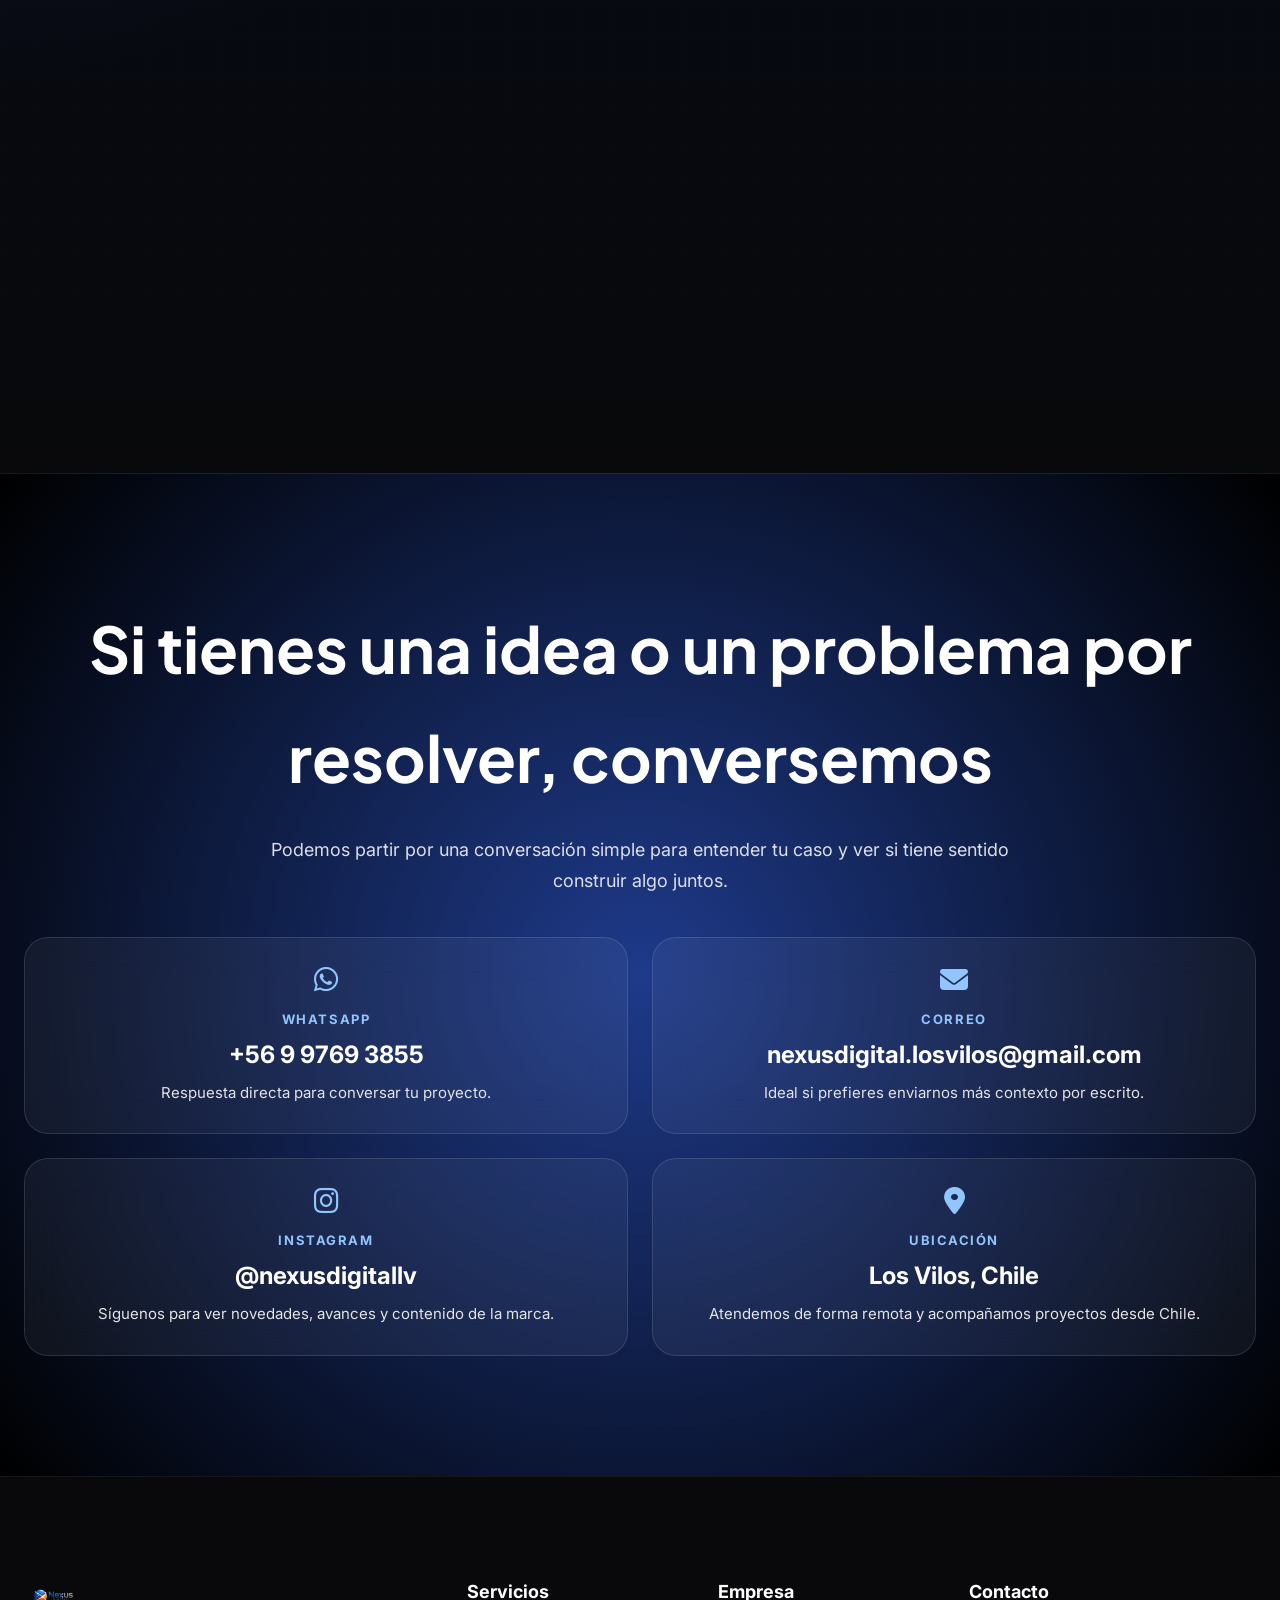
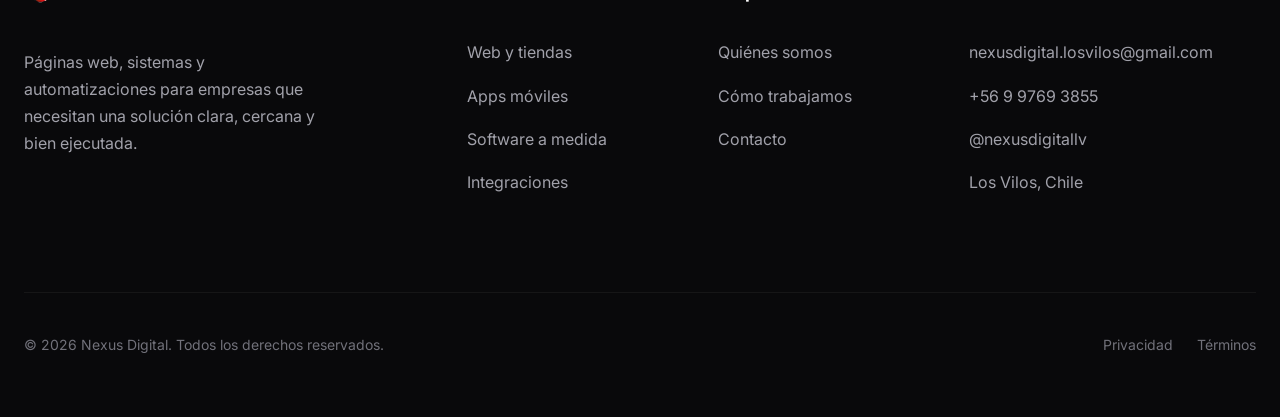
==== commit df1fc28a: "Update about badge to concrete claim and remove dead code - Replace ∞/Compromiso real badge with 24h" ====
--- a/index.html
+++ b/index.html
@@ -239,8 +239,8 @@
                 <div class="about-image-wrapper animate-on-scroll">
                     <img src="images/service_3.png" alt="Trabajo de Nexus" class="glow-primary">
                     <div class="experience-badge pulse-glow">
-                        <span class="exp-number">∞</span>
-                        <span class="exp-label">Compromiso real</span>
+                        <span class="exp-number">24h</span>
+                        <span class="exp-label">Tiempo de respuesta</span>
                     </div>
                 </div>
                 <div class="about-content animate-on-scroll">
--- a/styles.css
+++ b/styles.css
@@ -350,29 +350,6 @@
     padding: 60px 0;
 }
 
-.logo-strip {
-    display: flex;
-    justify-content: space-around;
-    align-items: center;
-    flex-wrap: wrap;
-    gap: 40px;
-    opacity: 0.8;
-    transition: opacity 0.3s ease;
-}
-
-.logo-strip:hover {
-    opacity: 1;
-}
-
-.client-stat {
-    text-align: center;
-    padding: 20px;
-    transition: transform 0.3s ease;
-}
-
-.client-stat:hover {
-    transform: translateY(-5px);
-}
 
 .trust-grid {
     display: grid;
@@ -409,25 +386,6 @@
     font-size: 15px;
 }
 
-.stat-number {
-    font-size: 42px;
-    font-weight: 800;
-    background: linear-gradient(135deg, #fff 0%, var(--primary-300) 100%);
-    -webkit-background-clip: text;
-    background-clip: text;
-    -webkit-text-fill-color: transparent;
-    display: block;
-    line-height: 1;
-    margin-bottom: 8px;
-}
-
-.stat-label {
-    font-size: 12px;
-    color: var(--text-tertiary);
-    text-transform: uppercase;
-    letter-spacing: 0.15em;
-    font-weight: 600;
-}
 
 /* --- SERVICES (FLIP CARDS) --- */
 
@@ -633,13 +591,6 @@
     text-transform: uppercase;
 }
 
-/* --- TESTIMONIALS --- */
-
-.testimonials-grid {
-    display: grid;
-    grid-template-columns: repeat(auto-fit, minmax(300px, 1fr));
-    gap: 32px;
-}
 
 .problems-grid {
     display: grid;
@@ -662,53 +613,6 @@
     font-size: 16px;
 }
 
-.testimonial-card {
-    display: flex;
-    flex-direction: column;
-}
-
-.testimonial-quote {
-    color: var(--text-secondary);
-    font-size: 18px;
-    font-style: italic;
-    margin-bottom: 32px;
-    position: relative;
-}
-
-.testimonial-quote::before {
-    content: '“';
-    font-size: 80px;
-    color: var(--primary-500);
-    position: absolute;
-    top: -40px;
-    left: -20px;
-    opacity: 0.2;
-}
-
-.testimonial-author {
-    display: flex;
-    align-items: center;
-    gap: 16px;
-    margin-top: auto;
-}
-
-.author-image {
-    width: 56px;
-    height: 56px;
-    border-radius: 50%;
-    border: 2px solid var(--primary-500);
-    object-fit: cover;
-}
-
-.author-name {
-    font-weight: 700;
-    color: #fff;
-}
-
-.author-role {
-    font-size: 14px;
-    color: var(--text-tertiary);
-}
 
 /* --- ABOUT SECTION --- */
 
@@ -946,30 +850,6 @@
     color: var(--primary-400);
 }
 
-.social-links {
-    display: flex;
-    gap: 20px;
-    margin-top: 32px;
-}
-
-.social-icon {
-    width: 44px;
-    height: 44px;
-    border-radius: 12px;
-    background: rgba(255, 255, 255, 0.05);
-    display: flex;
-    justify-content: center;
-    align-items: center;
-    color: #fff;
-    text-decoration: none;
-    transition: all 0.3s ease;
-    font-size: 20px;
-}
-
-.social-icon:hover {
-    background: var(--primary-600);
-    transform: translateY(-4px);
-}
 
 .footer-bottom {
     padding-top: 40px;
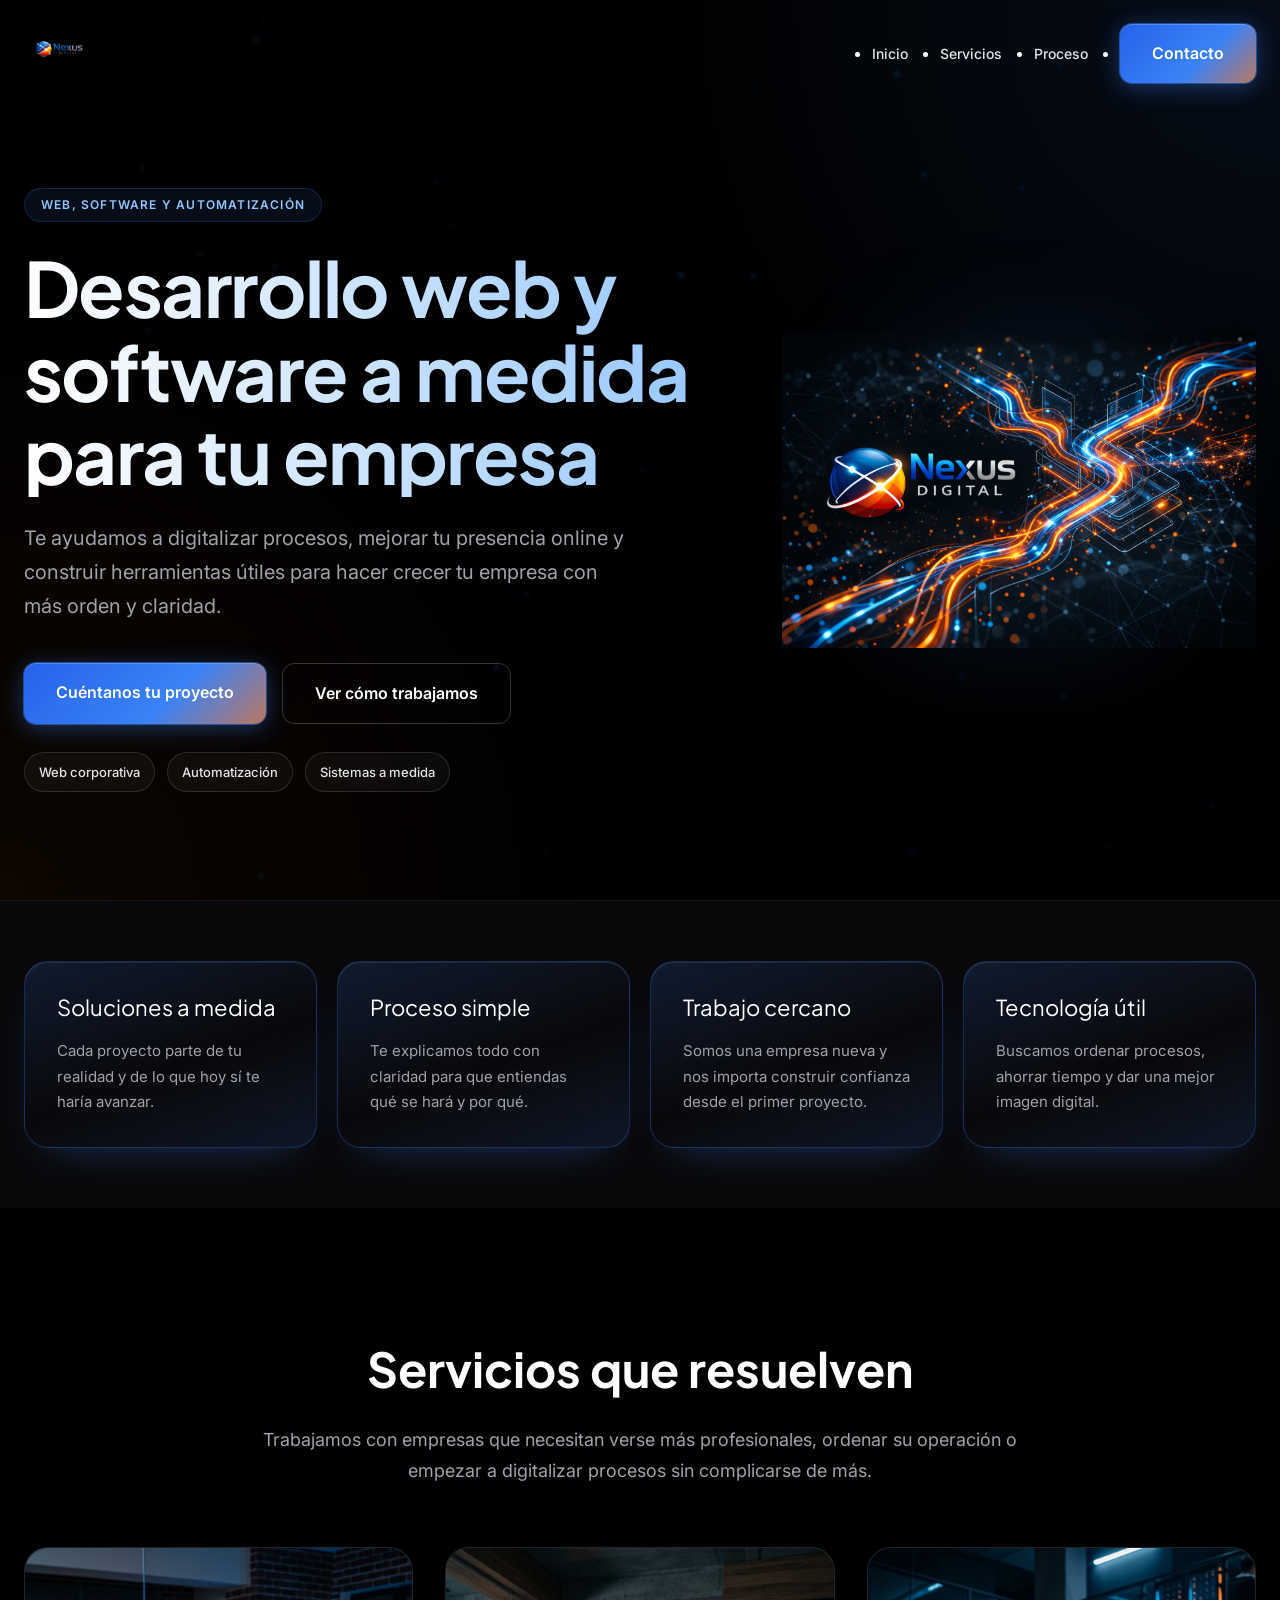
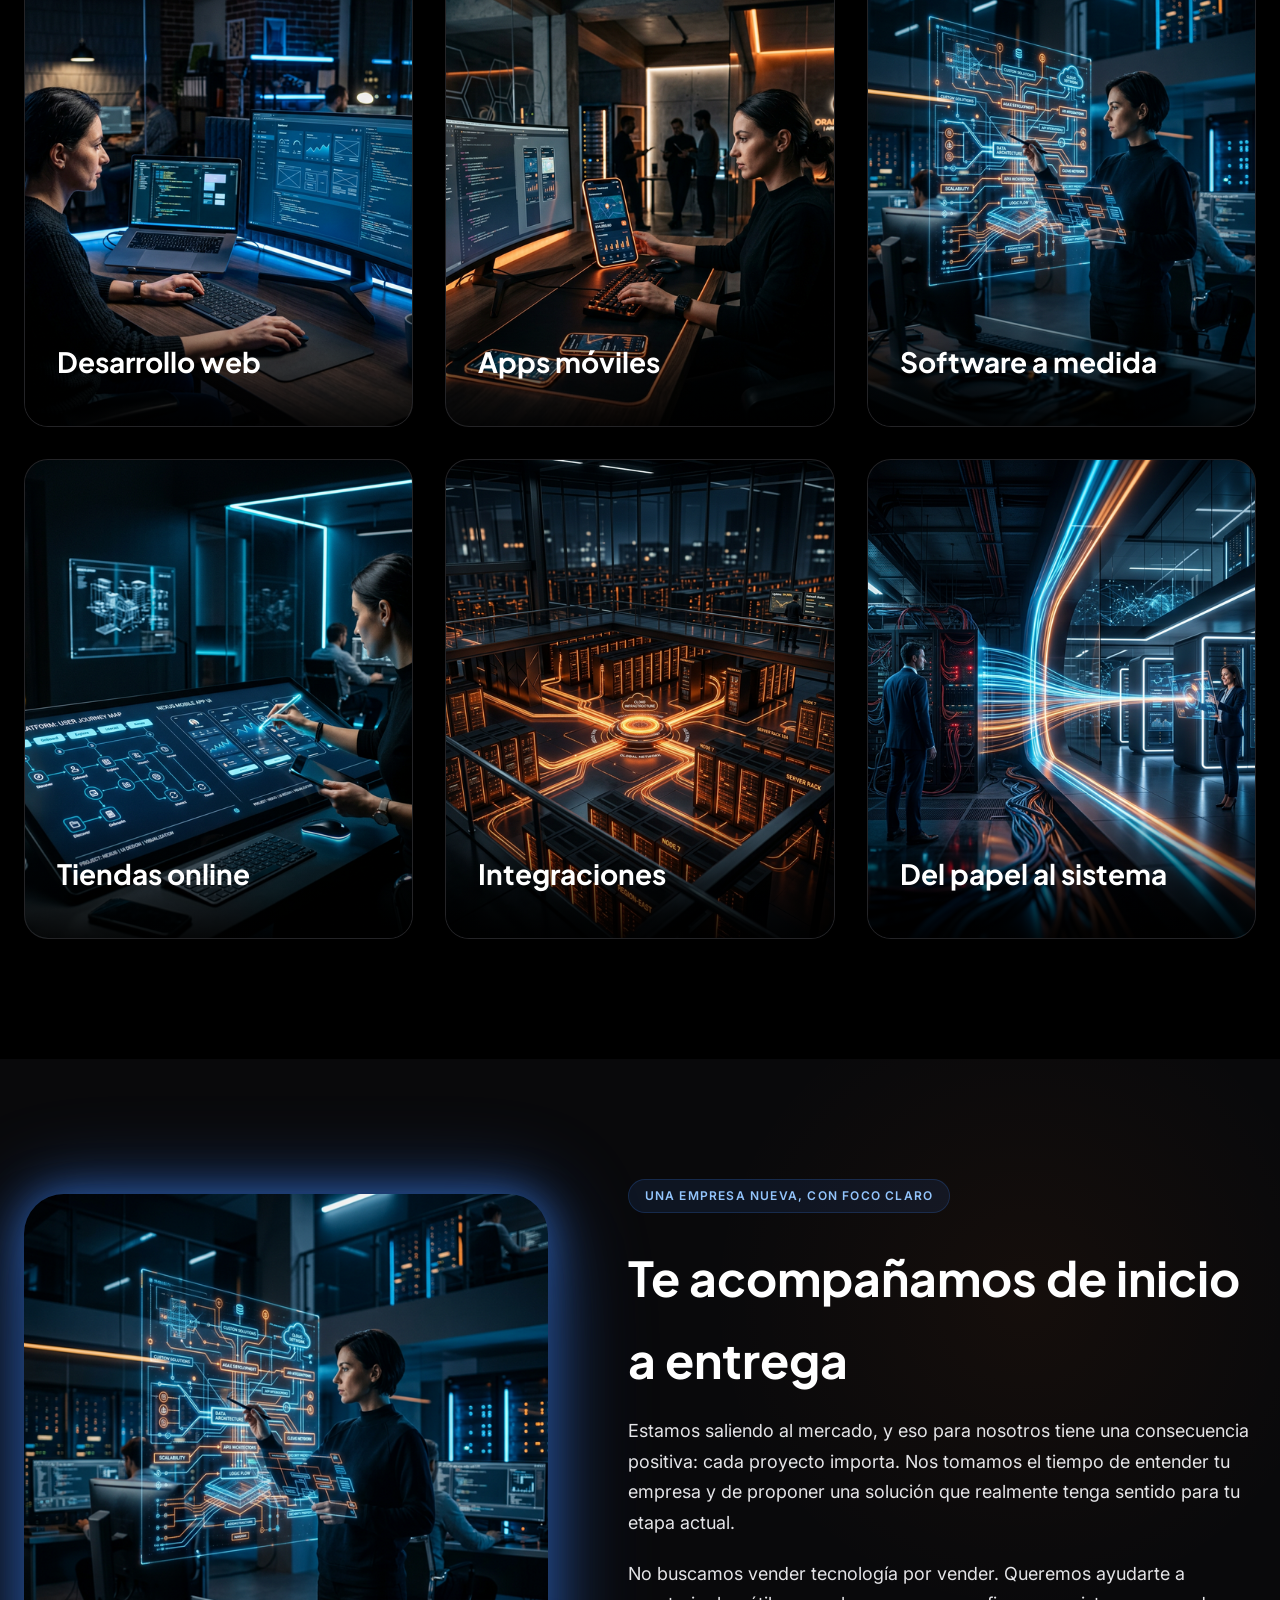
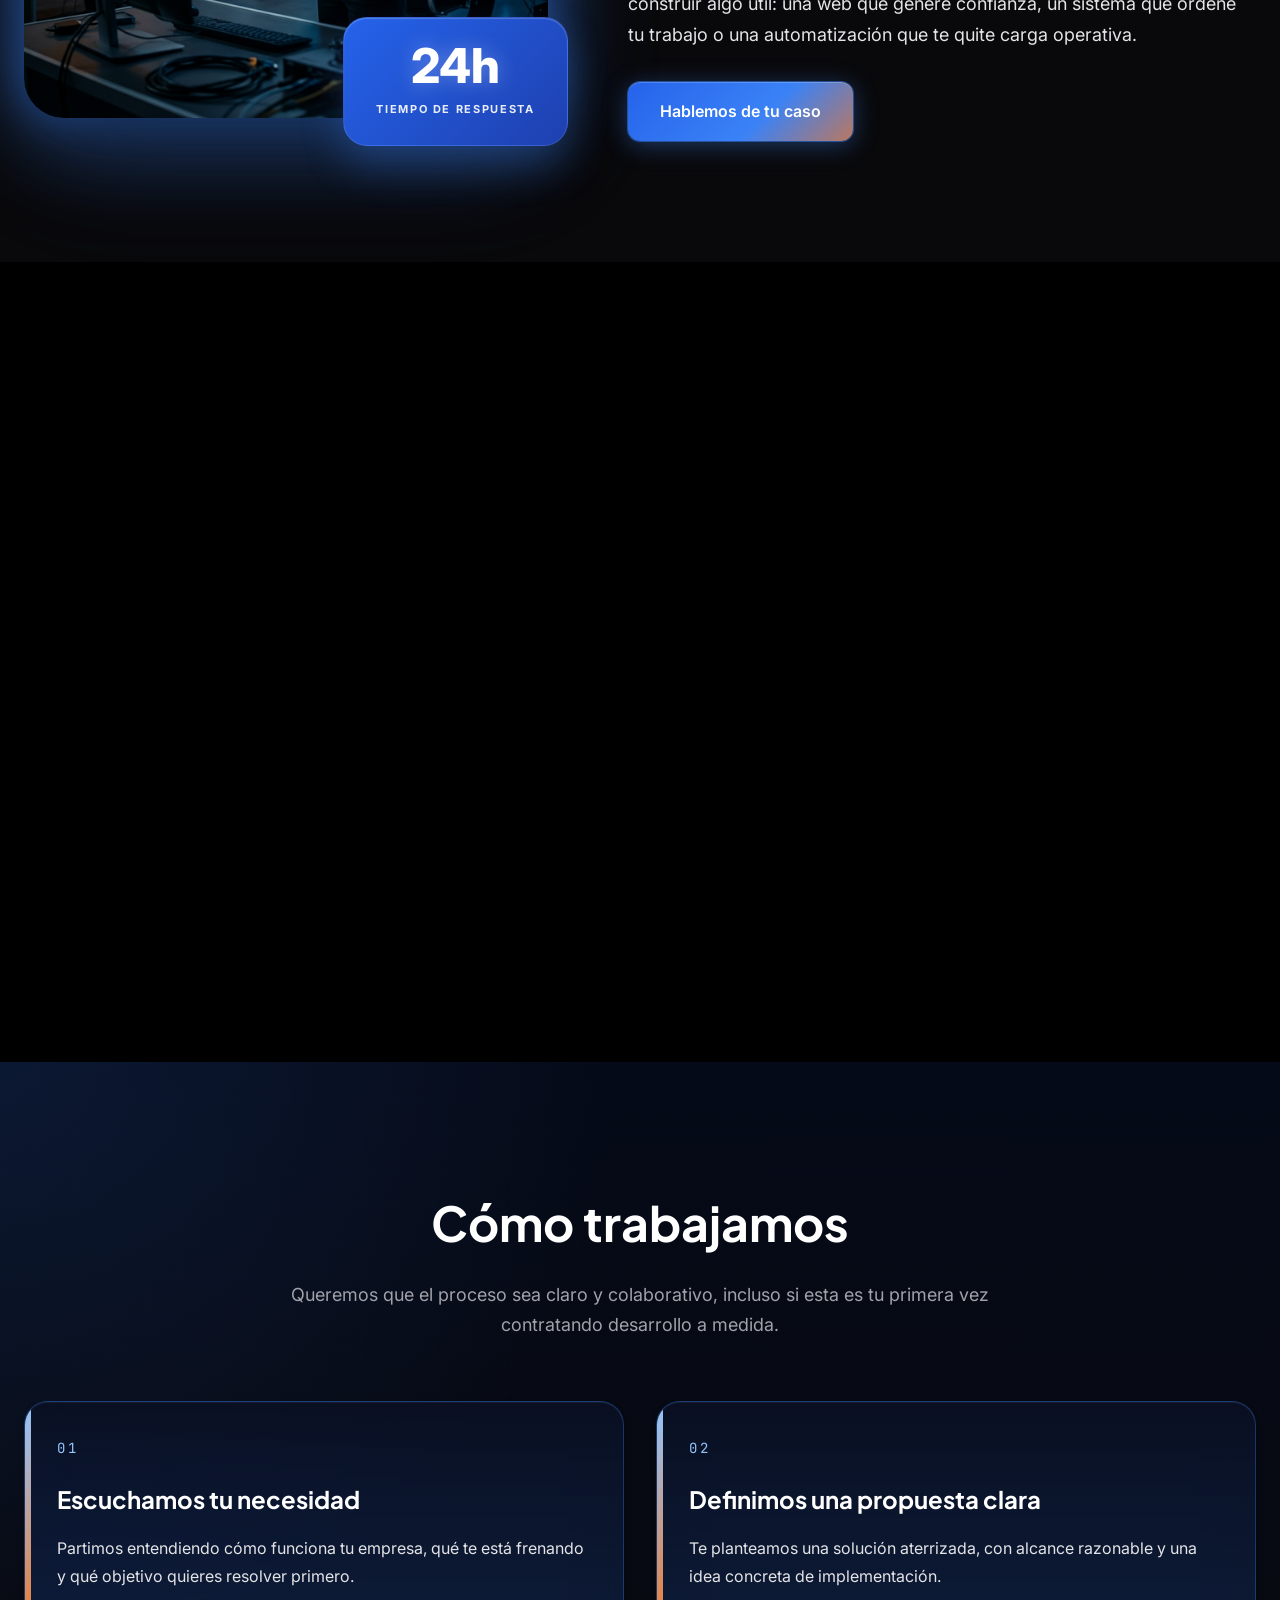
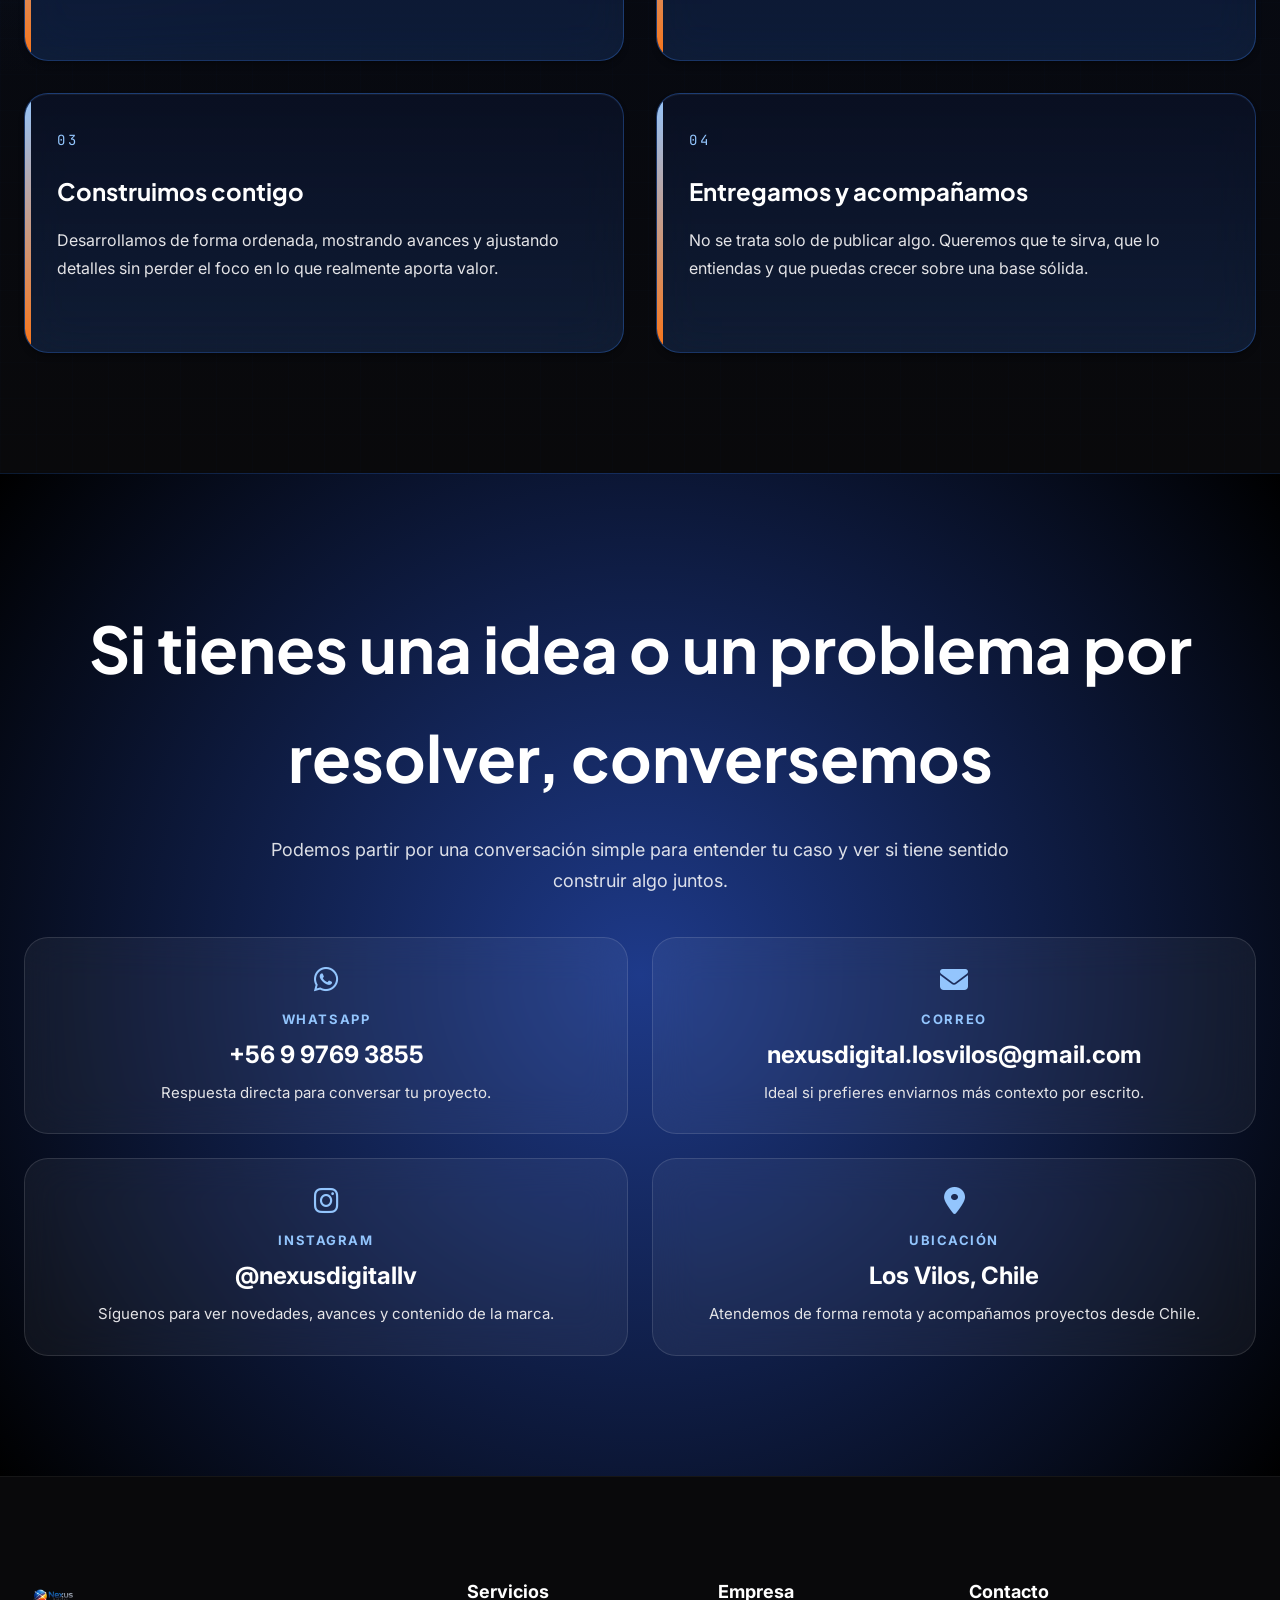
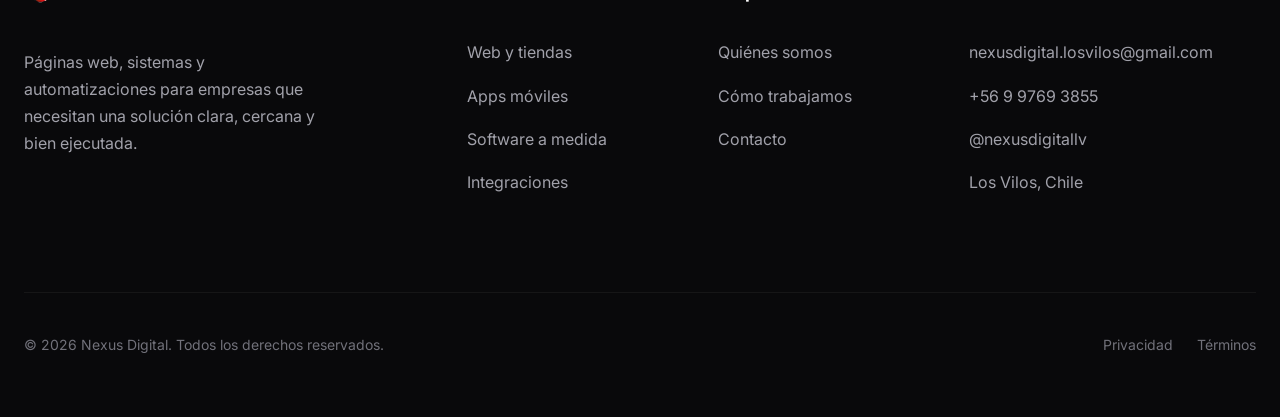
==== commit c3a78e9a: "Link hero CTA to cuestionario.html and update button text Co-Authored-By: Claude Sonnet 4.6 <noreply" ====
--- a/index.html
+++ b/index.html
@@ -55,7 +55,7 @@
                         para hacer crecer tu empresa con más orden y claridad.
                     </p>
                     <div class="hero-actions">
-                        <a href="#contacto" class="btn-primary">Conversemos tu idea</a>
+                        <a href="cuestionario.html" class="btn-primary">Cuéntanos tu proyecto</a>
                         <a href="#proceso" class="btn-outline">Ver cómo trabajamos</a>
                     </div>
                     <div class="hero-highlights">
@@ -257,7 +257,7 @@
                         operativa.
                     </p>
                     <div class="hero-actions" style="opacity: 1; transform: none;">
-                        <a href="#contacto" class="btn-primary">Hablemos de tu caso</a>
+                        <a href="cuestionario.html" class="btn-primary">Hablemos de tu caso</a>
                     </div>
                 </div>
             </div>
